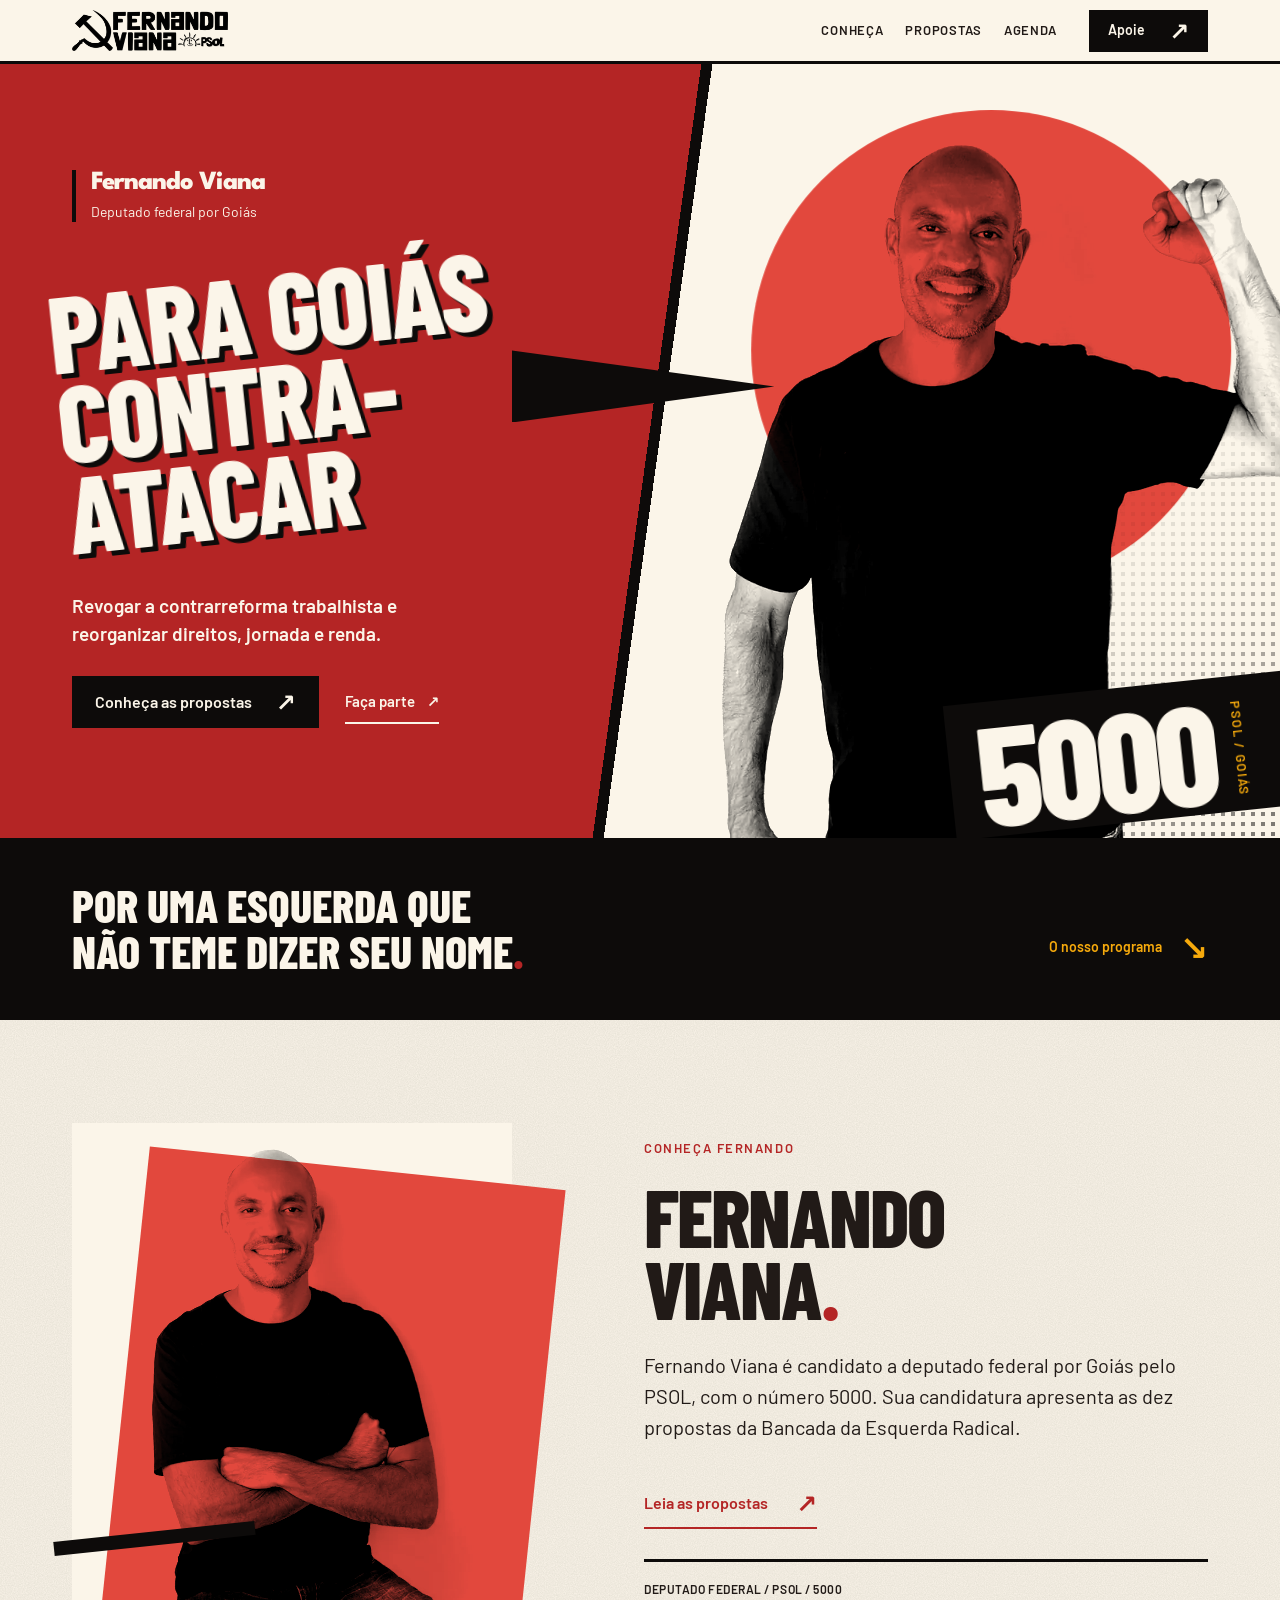
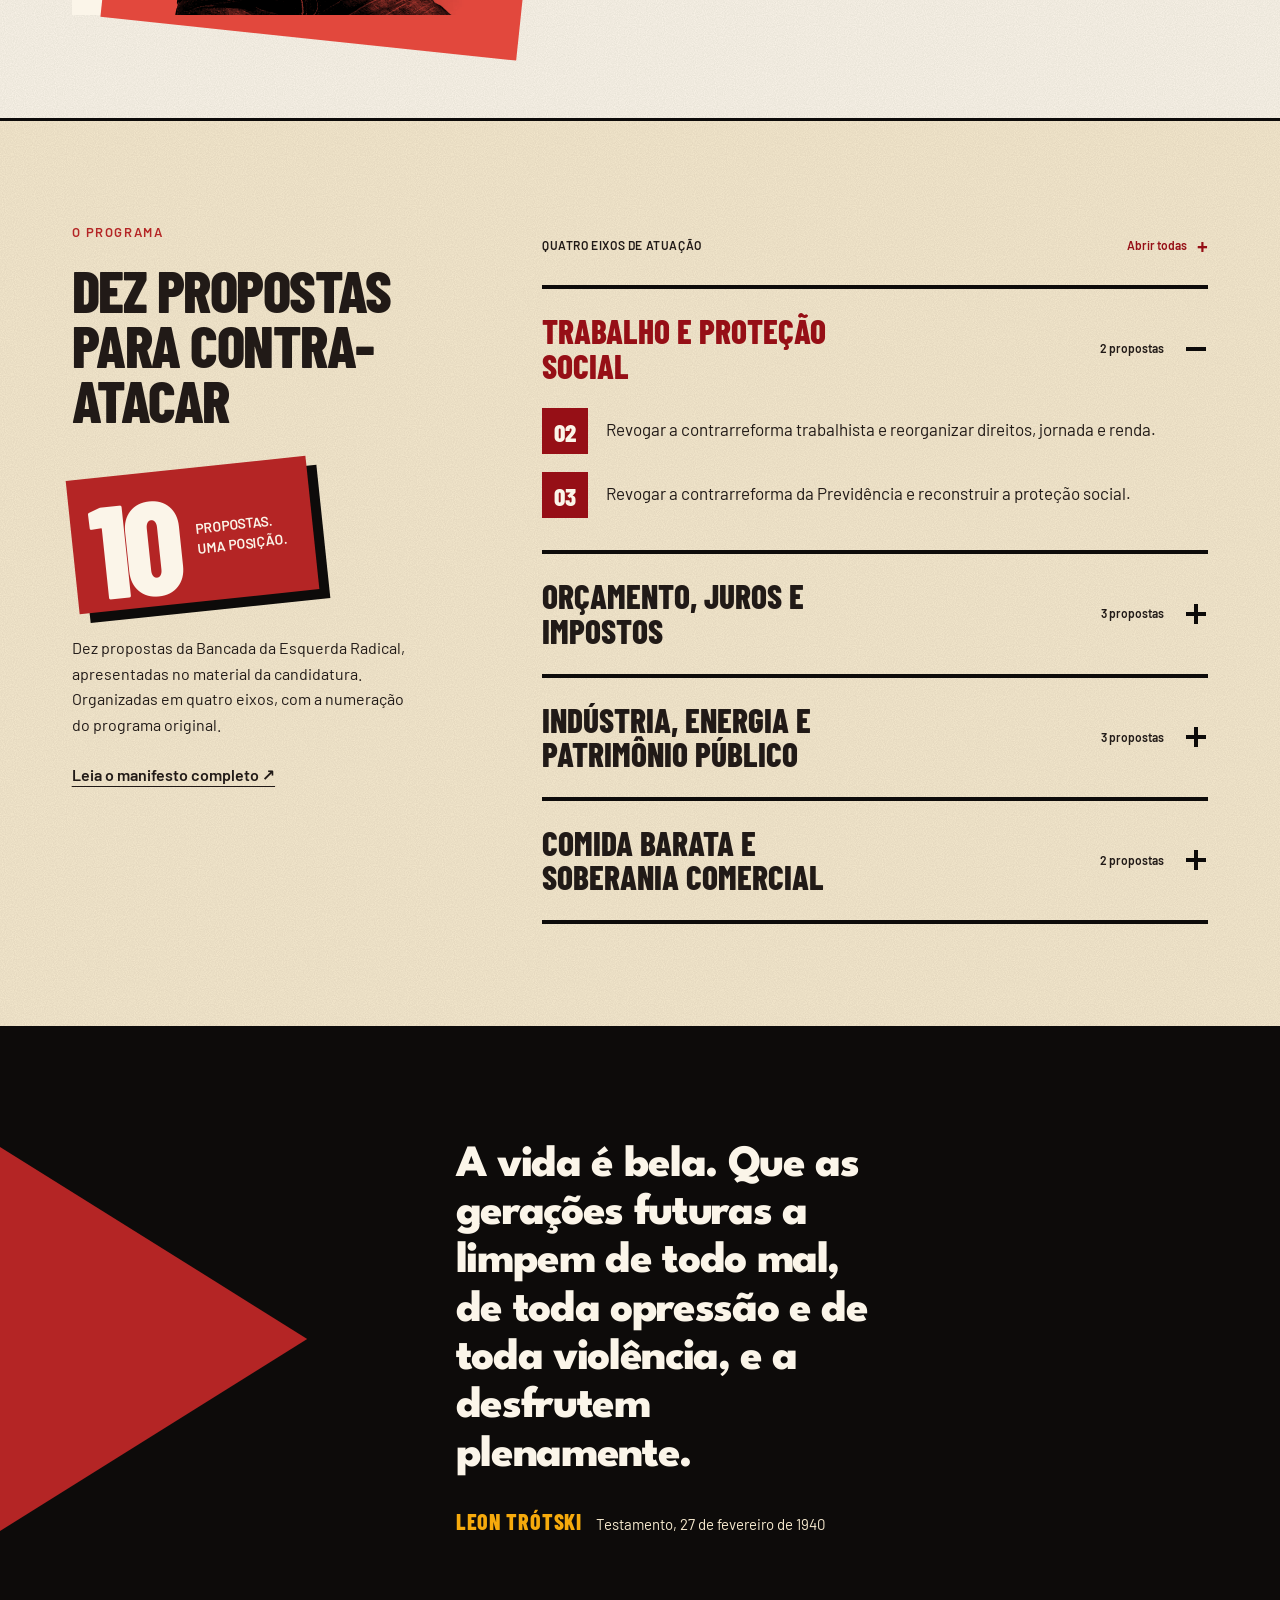
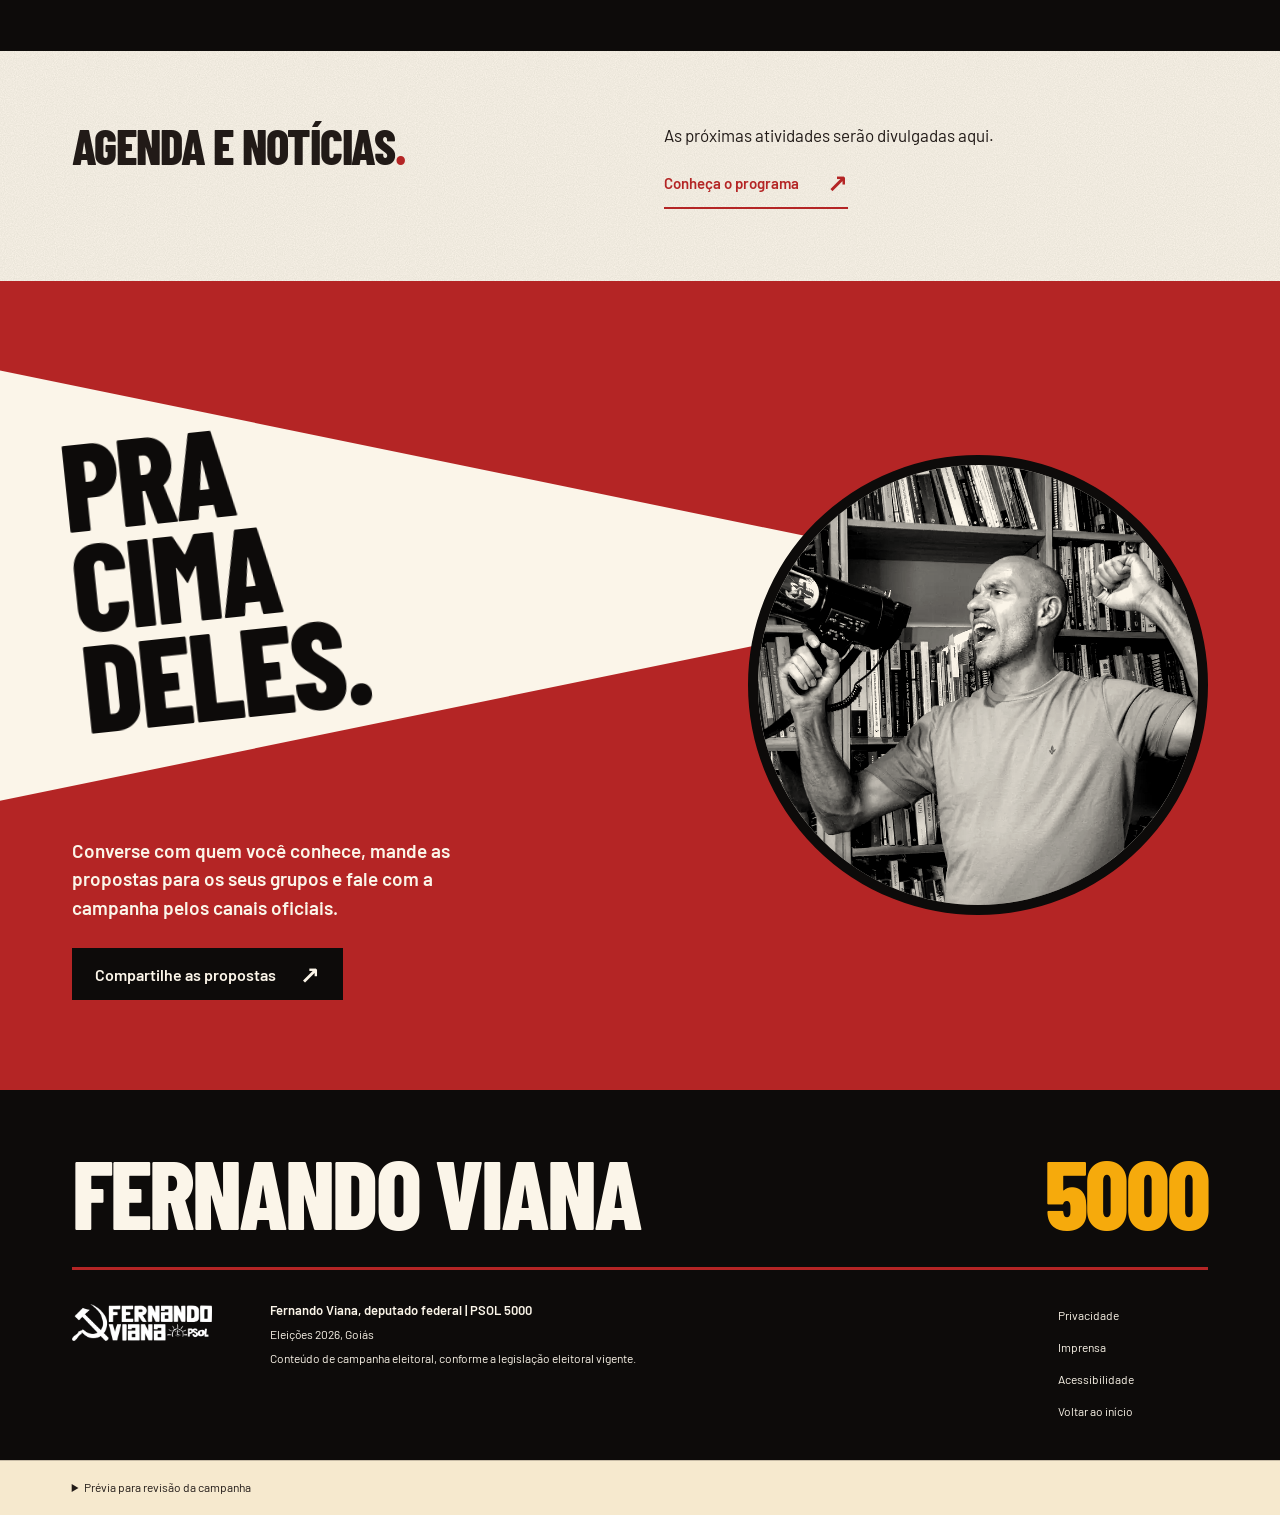
==== index.html @ d1d0db68 "Prévia do site de Fernando Viana 5000 para revisão da campanha Co-Authored-By: Claude Fable 5.1 <nor" ====
<!doctype html>
<html lang="pt-BR" class="sem-js">
<head>
<meta charset="utf-8">
<meta name="viewport" content="width=device-width, initial-scale=1">
<title>Fernando Viana 5000 | Deputado federal por Goiás</title>
<meta name="description" content="Fernando Viana, candidato a deputado federal pelo PSOL em Goiás, número 5000. Conheça as dez propostas da Bancada da Esquerda Radical.">

<meta property="og:type" content="website">
<meta property="og:locale" content="pt_BR">
<meta property="og:title" content="Fernando Viana 5000 | Deputado federal por Goiás">
<meta property="og:description" content="Fernando Viana, candidato a deputado federal pelo PSOL em Goiás, número 5000. Conheça as dez propostas da Bancada da Esquerda Radical.">

<meta property="og:image:width" content="1200">
<meta property="og:image:height" content="630">
<meta name="twitter:card" content="summary_large_image">
<meta name="theme-color" content="#960F16">
<meta name="robots" content="noindex, nofollow">
<link rel="icon" href="favicon-32.png" sizes="32x32">
<link rel="apple-touch-icon" href="apple-touch-icon.png">
<link rel="preload" href="assets/fontes/barlow-condensed-latin-800-normal.woff2" as="font" type="font/woff2" crossorigin>
<link rel="preload" href="assets/fontes/barlow-latin-400-normal.woff2" as="font" type="font/woff2" crossorigin>
<link rel="stylesheet" href="styles.css">
<script>document.documentElement.classList.replace('sem-js','com-js')</script>
<script src="app.js" defer></script>
</head>
<body>

<a class="pular" href="#conteudo">Pular para o conteúdo</a>
<header class="topo">
  <div class="topo__barra">
    <a class="topo__marca" href="#inicio" aria-label="Fernando Viana, início">
      <img src="assets/marca/assinatura-horizontal-preta.webp" alt="" width="300" height="79">
    </a>
    <nav class="topo__nav" id="menu" aria-label="Seções do site">
      <a href="#conheca">Conheça</a>
      <a href="#propostas">Propostas</a>
      <a href="#agenda">Agenda</a>
      <a class="topo__nav-apoie" href="#apoie">Apoie</a>
    </nav>
    <a class="botao botao--apoie" href="#apoie">Apoie <span aria-hidden="true">↗</span></a>
    <button class="topo__menu" type="button" aria-expanded="false" aria-controls="menu" hidden>
      <span class="topo__menu-icone" aria-hidden="true"></span><span class="topo__menu-texto">Menu</span>
    </button>
  </div>
</header>
<main id="conteudo">
<section class="hero" id="inicio" aria-labelledby="hero-titulo">
  <div class="hero__texto">
    <div class="hero__identidade">
      <p class="hero__nome">Fernando Viana</p>
      <p class="hero__cargo">Deputado federal por Goiás</p>
    </div>
    <h1 id="hero-titulo" class="hero__lema"><span class="sr-only">Fernando Viana. </span>Para Goiás contra-atacar</h1>
    <p class="hero__proposta">Revogar a contrarreforma trabalhista e reorganizar direitos, jornada e renda.</p>
    <div class="hero__acoes">
      <a class="botao botao--creme" href="#propostas">Conheça as propostas <span aria-hidden="true">↗</span></a>
      <a class="hero__apoie" href="#apoie">Faça parte <span aria-hidden="true">↗</span></a>
    </div>
  </div>
  <div class="hero__foto">
    <div class="hero__sol" aria-hidden="true"></div>
    <div class="hero__reticula" aria-hidden="true"></div>
    <picture class="hero__img"><source media="(max-width: 1023px)" type="image/webp" srcset="assets/img/hero-mobile-480.webp 480w, assets/img/hero-mobile-800.webp 800w, assets/img/hero-mobile-1200.webp 1200w" sizes="100vw"><source type="image/webp" srcset="assets/img/hero-480.webp 480w, assets/img/hero-800.webp 800w, assets/img/hero-1200.webp 1200w" sizes="(max-width: 1023px) 100vw, 50vw"><img src="assets/img/hero-800.jpg" alt="Fernando Viana sorri e ergue o punho fechado, de camiseta preta." width="800" height="1000" fetchpriority="high" decoding="async"></picture>
    <div class="hero__voto"><span class="hero__voto-numero">5000</span><span class="hero__voto-legenda">PSOL / Goiás</span></div>
  </div>
  <div class="hero__cunha" aria-hidden="true"></div>
</section>

<section class="manifesto-curto" aria-label="Posicionamento" data-anima>
  <p>Por uma esquerda que não teme dizer seu nome<span aria-hidden="true">.</span></p>
  <a class="manifesto-curto__link" href="#propostas">O nosso programa <span aria-hidden="true">↘</span></a>
</section>

<section class="conheca" id="conheca" aria-labelledby="conheca-titulo" data-anima>
  <figure class="conheca__foto">
    <div class="conheca__quadrado" aria-hidden="true"></div>
    <picture class=""><source type="image/webp" srcset="assets/img/conheca-480.webp 480w, assets/img/conheca-800.webp 800w, assets/img/conheca-1200.webp 1200w" sizes="(max-width: 767px) 100vw, 40vw"><img src="assets/img/conheca-800.jpg" alt="Fernando Viana sentado, de braços cruzados, sorrindo para a câmera." width="800" height="1000" loading="lazy" decoding="async"></picture>
    
  </figure>
  <div class="conheca__texto">
    <p class="rotulo">Conheça Fernando</p>
    <h2 id="conheca-titulo">Fernando Viana<span class="ponto" aria-hidden="true">.</span></h2>
    <p class="conheca__resumo">Fernando Viana é candidato a deputado federal por Goiás pelo PSOL, com o número 5000. Sua candidatura apresenta as dez propostas da Bancada da Esquerda Radical.</p>
    <p></p>
    
    <a class="link-seta" href="#propostas">Leia as propostas <span aria-hidden="true">↗</span></a>
    <p class="conheca__identificacao">Deputado federal / PSOL / 5000</p>
  </div>
</section>

<section class="propostas" id="propostas" aria-labelledby="propostas-titulo">
  <div class="propostas__layout">
    <div class="propostas__cabeca">
      <p class="rotulo">O programa</p>
      <h2 id="propostas-titulo">Dez propostas para contra-atacar</h2>
      <div class="propostas__dez" aria-hidden="true">10<span>propostas.<br>uma posição.</span></div>
      <p>Dez propostas da Bancada da Esquerda Radical, apresentadas no material da candidatura. Organizadas em quatro eixos, com a numeração do programa original.</p>
      <p class="propostas__fonte"><a href="https://bancadaesquerdaradical.com.br/" rel="noopener" target="_blank" aria-label="bancadaesquerdaradical.com.br (abre em nova aba)">Leia o manifesto completo ↗</a></p>
    </div>
    <div class="propostas__conteudo">
      <div class="propostas__controle"><span>Quatro eixos de atuação</span><button class="expandir" type="button" hidden>Abrir todas <span aria-hidden="true">+</span></button></div>
      <div class="propostas__eixos"><details class="eixo" id="eixo-1" open><summary><span class="eixo__nome">Trabalho e proteção social</span><span class="eixo__quantidade">2 propostas</span><span class="eixo__sinal" aria-hidden="true"></span></summary><ol class="eixo__lista" aria-label="Pontos do programa original"><li value="2"><span class="proposta__num" aria-hidden="true">02</span><p>Revogar a contrarreforma trabalhista e reorganizar direitos, jornada e renda.</p></li><li value="3"><span class="proposta__num" aria-hidden="true">03</span><p>Revogar a contrarreforma da Previdência e reconstruir a proteção social.</p></li></ol></details><details class="eixo" id="eixo-2"><summary><span class="eixo__nome">Orçamento, juros e impostos</span><span class="eixo__quantidade">3 propostas</span><span class="eixo__sinal" aria-hidden="true"></span></summary><ol class="eixo__lista" aria-label="Pontos do programa original"><li value="1"><span class="proposta__num" aria-hidden="true">01</span><p>Revogar o novo teto de gastos e instituir o regime de planejamento orçamentário por metas sociais, ambientais e de soberania.</p></li><li value="4"><span class="proposta__num" aria-hidden="true">04</span><p>Acabar com a autonomia do Banco Central, combater o endividamento ilegítimo das famílias e reorganizar juros, crédito, câmbio e capitais.</p></li><li value="5"><span class="proposta__num" aria-hidden="true">05</span><p>Reduzir a carga tributária paga pelos mais pobres e tributar a renda e a riqueza dos mais ricos nos padrões internacionais.</p></li></ol></details><details class="eixo" id="eixo-3"><summary><span class="eixo__nome">Indústria, energia e patrimônio público</span><span class="eixo__quantidade">3 propostas</span><span class="eixo__sinal" aria-hidden="true"></span></summary><ol class="eixo__lista" aria-label="Pontos do programa original"><li value="6"><span class="proposta__num" aria-hidden="true">06</span><p>Reverter a desindustrialização e construir o sistema nacional verde e soberano de inovação.</p></li><li value="7"><span class="proposta__num" aria-hidden="true">07</span><p>Reestatizar setores estratégicos, garantir soberania energética e criar a Terrabras.</p></li><li value="9"><span class="proposta__num" aria-hidden="true">09</span><p>Substituir o Programa Nacional de Desestatização e o processo de privatização nos estados e municípios por um programa nacional de reestatização coordenado pelo governo federal.</p></li></ol></details><details class="eixo" id="eixo-4"><summary><span class="eixo__nome">Comida barata e soberania comercial</span><span class="eixo__quantidade">2 propostas</span><span class="eixo__sinal" aria-hidden="true"></span></summary><ol class="eixo__lista" aria-label="Pontos do programa original"><li value="8"><span class="proposta__num" aria-hidden="true">08</span><p>Garantir comida barata com reforma agrária, Conab forte e regulação de preços.</p></li><li value="10"><span class="proposta__num" aria-hidden="true">10</span><p>Rejeitar o acordo Mercosul–União Europeia e reconstruir a soberania comercial.</p></li></ol></details></div>
    </div>
  </div>
</section>

<section class="citacao" aria-label="Citação" data-anima><div class="citacao__cunha" aria-hidden="true"></div><figure><blockquote><p>A vida é bela. Que as gerações futuras a limpem de todo mal, de toda opressão e de toda violência, e a desfrutem plenamente.</p></blockquote><figcaption><span class="citacao__autor">Leon Trótski</span> Testamento, 27 de fevereiro de 1940</figcaption></figure></section>
<section class="agenda" id="agenda" aria-labelledby="agenda-titulo">
  <div class="agenda__cabeca"><h2 id="agenda-titulo">Agenda e notícias<span class="ponto" aria-hidden="true">.</span></h2></div>
  <div class="agenda__lista"><div class="agenda__espera"><p>As próximas atividades serão divulgadas aqui.</p><a class="link-seta" href="#propostas">Conheça o programa <span aria-hidden="true">↗</span></a></div></div>
</section>

<section class="apoie" id="apoie" aria-labelledby="apoie-titulo" data-anima>
  <div class="apoie__grito">
    <div class="apoie__cone" aria-hidden="true"></div>
    <h2 id="apoie-titulo">Pra cima deles.</h2>
  </div>
  <div class="apoie__ondas" aria-hidden="true"><span></span><span></span><span></span></div>
  <div class="apoie__disco">
    <picture class="apoie__foto"><source type="image/webp" srcset="assets/img/apoie-480.webp 480w, assets/img/apoie-800.webp 800w, assets/img/apoie-1040.webp 1040w" sizes="(max-width: 767px) 80vw, 40vw"><img src="assets/img/apoie-800.jpg" alt="Fernando Viana grita num megafone e ergue o punho, diante de uma estante cheia de livros." width="800" height="1000" loading="lazy" decoding="async"></picture>
  </div>
  <div class="apoie__painel">
    <div class="apoie__texto">
      <p>Converse com quem você conhece, mande as propostas para os seus grupos e fale com a campanha pelos canais oficiais.</p>
      <div class="apoie__acoes">
        <a class="botao botao--escuro" href="https://wa.me/?text=Fernando%20Viana%205000%2C%20deputado%20federal%20pelo%20PSOL%20em%20Goi%C3%A1s.%20Conhe%C3%A7a%20as%20dez%20propostas%3A%20https%3A//bancadaesquerdaradical.com.br/" rel="noopener" target="_blank">Compartilhe as propostas <span aria-hidden="true">↗</span></a>
      </div>
      
    </div>
  </div>
</section>
</main>
<footer class="rodape">
  <div class="rodape__assinatura" aria-hidden="true"><span>FERNANDO VIANA</span><span>5000</span></div>
  <div class="rodape__grade">
    <img class="rodape__marca" src="assets/marca/assinatura-horizontal-branca.webp" alt="" width="400" height="106" loading="lazy">
    <div class="rodape__legal">
      <p class="rodape__id">Fernando Viana, deputado federal | PSOL 5000</p>
      <p>Eleições 2026, Goiás</p>
      
      
      <p>Conteúdo de campanha eleitoral, conforme a legislação eleitoral vigente.</p>
      
    </div>
    <nav class="rodape__links" aria-label="Informações do site">
      <a href="privacidade.html">Privacidade</a>
      <a href="imprensa.html">Imprensa</a>
      <a href="acessibilidade.html">Acessibilidade</a>
      <a href="#inicio">Voltar ao início</a>
    </nav>
  </div>
</footer>
<aside class="revisao" aria-label="Status desta versão"><details><summary>Prévia para revisão da campanha</summary><p>Esta versão ainda não está pronta para publicação. Informações a confirmar:</p><ul><li>conheca.bio: biografia curta, até 900 caracteres, com fatos checáveis</li><li>agenda.itens: 1 a 3 itens reais com data, título e link (agenda, notícia ou entrevista)</li><li>contato: e-mail, WhatsApp ou Instagram oficiais</li><li>candidato.federacao_ou_coligacao: federação ou coligação (deixe vazio se não houver)</li><li>candidato.nome_civil: nome civil completo</li><li>legal.cnpj: CNPJ de campanha</li><li>legal.responsavel_site: quem desenvolveu e mantém o site</li><li>legal.hospedagem: provedor de hospedagem (conferir regra de hospedagem no país)</li><li>site.url: domínio final (necessário para canonical e prévia no WhatsApp)</li></ul></details></aside>
</body>
</html>
---- styles.css ----
/* Fernando Viana. Cartaz político digital: tipografia, fotografia e vermelho. */
@font-face{font-family:"League Spartan";src:url(assets/fontes/league-spartan-latin-800-normal.woff2) format("woff2");font-weight:800;font-display:swap}
@font-face{font-family:Barlow;src:url(assets/fontes/barlow-latin-400-normal.woff2) format("woff2");font-weight:400;font-display:swap}
@font-face{font-family:Barlow;src:url(assets/fontes/barlow-latin-600-normal.woff2) format("woff2");font-weight:600;font-display:swap}
@font-face{font-family:"Barlow Condensed";src:url(assets/fontes/barlow-condensed-latin-800-normal.woff2) format("woff2");font-weight:800;font-display:swap}
:root{
  --vinho:#960f16;--vermelho:#b42525;--amarelo:#f6aa0c;--creme:#f6e9ce;
  --tinta:#211a17;--papel:#fbf5e9;--linha:rgb(33 26 23 / .22);
  --fonte-display:"Barlow Condensed","Arial Narrow",sans-serif;
  --fonte-titulo:"League Spartan","Arial Black",sans-serif;
  --fonte-texto:Barlow,system-ui,sans-serif;
  --topo-h:64px;--margem:clamp(20px,5.6vw,88px);--largura:1280px;
  --miolo:max(var(--margem),calc((100% - var(--largura))/2));
  --secao:clamp(64px,8vw,116px);--foco:var(--vinho);
}
*,*::before,*::after{box-sizing:border-box}
html{-webkit-text-size-adjust:100%;scroll-padding-top:calc(var(--topo-h) + 24px);color-scheme:light}
body{margin:0;background:var(--papel);color:var(--tinta);font:400 18px/1.6 var(--fonte-texto)}
::selection{background:var(--amarelo);color:var(--tinta)}
img{display:block;max-width:100%;height:auto}
picture{display:block}
button,a{-webkit-tap-highlight-color:transparent;touch-action:manipulation}
button{font:inherit;cursor:pointer}
button[hidden],[hidden]{display:none!important}
a{color:inherit;text-underline-offset:5px;text-decoration-thickness:1px}
a:hover{text-decoration-thickness:2px}
h1,h2,h3,p,figure{margin:0}
h1,h2,h3{font-weight:800;text-wrap:balance}
h1,h2{font-family:var(--fonte-display);text-transform:uppercase;line-height:.93;letter-spacing:-.025em}
h2{font-size:clamp(48px,5.7vw,80px)}
h3{font:800 25px/1.15 var(--fonte-titulo);letter-spacing:-.035em}
p+p{margin-top:20px}
:focus-visible{outline:3px solid var(--foco);outline-offset:5px}
.sr-only{position:absolute;width:1px;height:1px;padding:0;margin:-1px;overflow:hidden;clip:rect(0,0,0,0);white-space:nowrap;border:0}
.pular{position:fixed;left:16px;top:-120px;z-index:100;background:var(--tinta);color:var(--papel);padding:12px 18px}
.pular:focus{top:8px}
.rotulo{font:600 13px/1.4 var(--fonte-texto);letter-spacing:.12em;text-transform:uppercase;margin-bottom:22px}
.ponto{color:var(--vermelho)}
.botao{display:inline-flex;align-items:center;justify-content:space-between;gap:24px;min-height:52px;padding:14px 22px;border:1px solid transparent;border-radius:0;font:600 16px/1.2 var(--fonte-texto);text-decoration:none;transition:background-color .18s,color .18s,transform .18s}
.botao span{font-size:24px;line-height:.8;transition:transform .18s}
.botao:hover span{transform:translate(2px,-2px)}
.botao:active{transform:translateY(1px)}
.botao--creme{background:var(--papel);color:var(--tinta)}
.botao--creme:hover{background:var(--amarelo)}
.botao--escuro,.botao--apoie{background:var(--tinta);color:var(--papel)}
.botao--escuro:hover,.botao--apoie:hover{background:var(--vinho)}
.link-seta{display:inline-flex;align-items:center;gap:28px;min-height:44px;font-weight:600;text-decoration:none;border-bottom:1px solid currentColor;padding:4px 0}
.link-seta span{font-size:25px;transition:transform .18s}
.link-seta:hover span{transform:translate(2px,-2px)}
/* Marca pequena, identificação forte na abertura. */
.topo{position:sticky;top:0;z-index:50;background:var(--papel);border-bottom:1px solid var(--linha)}
.topo__barra{height:calc(var(--topo-h) - 1px);padding-inline:var(--miolo);display:flex;align-items:center;gap:32px}
.topo__marca{margin-right:auto;flex-shrink:0;display:flex;align-items:center;min-height:44px}
.topo__marca img{width:156px;height:auto}
.topo__nav{display:flex;gap:22px;align-items:center}
.topo__nav a{font:600 13px/1 var(--fonte-texto);letter-spacing:.055em;text-transform:uppercase;text-decoration:none;display:flex;align-items:center;min-height:44px}
.topo__nav a:hover{color:var(--vinho);text-decoration:underline;text-underline-offset:7px}
.topo__nav-apoie{display:none!important}
.botao--apoie{min-height:42px;padding:9px 18px;gap:24px;font-size:14px}
.topo__menu{display:none;align-items:center;justify-content:center;gap:8px;min-width:44px;min-height:44px;padding:0 4px;border:0;background:transparent;color:var(--tinta);font-size:13px;font-weight:600}
.topo__menu-icone{position:relative;display:block;width:19px;height:2px;background:currentColor}
.topo__menu-icone::before,.topo__menu-icone::after{content:"";position:absolute;left:0;width:19px;height:2px;background:currentColor;transition:transform .18s}
.topo__menu-icone::before{top:-6px}.topo__menu-icone::after{top:6px}
.topo__menu[aria-expanded=true] .topo__menu-icone{background:transparent}
.topo__menu[aria-expanded=true] .topo__menu-icone::before{transform:translateY(6px) rotate(45deg)}
.topo__menu[aria-expanded=true] .topo__menu-icone::after{transform:translateY(-6px) rotate(-45deg)}
/* ===== Linguagem construtivista: papel, vermelho, preto; diagonal única de -6deg; fotomontagem. ===== */
:root{--preto:#0d0b0a;--carmim:#e2483d;--ang:-6deg;
  /* grão de papel de lambe-lambe: ruído SVG de 0,4 KB, sem bitmap */
  --grao:url("data:image/svg+xml,%3Csvg xmlns='http://www.w3.org/2000/svg' width='220' height='220'%3E%3Cfilter id='n'%3E%3CfeTurbulence type='fractalNoise' baseFrequency='.9' numOctaves='2' stitchTiles='stitch'/%3E%3CfeColorMatrix values='0 0 0 0 0 0 0 0 0 0 0 0 0 0 0 0 0 0 .09 0'/%3E%3C/filter%3E%3Crect width='100%25' height='100%25' filter='url(%23n)'/%3E%3C/svg%3E")}
body{background-image:var(--grao)}
.topo{border-bottom:3px solid var(--preto)}
.topo__barra{height:calc(var(--topo-h) - 3px)}
.botao--escuro,.botao--apoie{background:var(--preto)}
.botao--apoie:hover{background:var(--vermelho)}

/* Abertura: sol vermelho atrás da cabeça, retrato multiplicado no papel, cunha preta, tarja do número. */
.hero{--foco:var(--amarelo);position:relative;isolation:isolate;overflow:hidden;display:grid;grid-template-columns:1.08fr 1fr;min-height:min(86svh,820px);
  background:linear-gradient(98deg,var(--vermelho) 0 50.5%,var(--preto) 50.5% 51.3%,var(--papel) 51.3%);color:var(--papel)}
.hero__texto{position:relative;z-index:3;padding:56px 40px 60px max(var(--margem),calc((100vw - var(--largura))/2));display:flex;flex-direction:column;align-items:flex-start;justify-content:center}
.hero__identidade{border-left:4px solid var(--preto);padding-left:15px;margin-bottom:64px}
.hero__nome{font:800 clamp(22px,2.05vw,30px)/1 var(--fonte-titulo);letter-spacing:-.035em}
.hero__cargo{margin-top:6px;font-size:14px;line-height:1.35}
.hero__lema{font-size:clamp(76px,8.4vw,128px);line-height:.84;letter-spacing:-.02em;text-wrap:initial;transform:rotate(var(--ang));transform-origin:0 100%;text-shadow:5px 5px 0 var(--preto)}
.hero__proposta{max-width:34ch;margin-top:36px;font-size:19px;line-height:1.45;font-weight:600}
.hero__acoes{display:flex;flex-wrap:wrap;align-items:center;gap:16px 26px;margin-top:28px}
.hero .botao--creme{background:var(--preto);color:var(--papel)}
.hero .botao--creme:hover{background:var(--amarelo);color:var(--preto)}
.hero__apoie{font-size:15px;font-weight:600;min-height:44px;display:flex;align-items:center;gap:12px;text-decoration:none;border-bottom:2px solid var(--papel)}
.hero__foto{position:relative;min-width:0;display:flex;align-items:flex-end;justify-content:center;color:var(--tinta)}
.hero__sol{position:absolute;z-index:0;top:6%;left:50%;width:min(78%,560px);aspect-ratio:1;border-radius:50%;background:var(--carmim);translate:-46% 0}
.hero__reticula{position:absolute;z-index:0;right:0;bottom:0;width:62%;height:58%;background-image:radial-gradient(var(--preto) 30%,transparent 32%);background-size:10px 10px;
  -webkit-mask-image:linear-gradient(315deg,#000 0,transparent 62%);mask-image:linear-gradient(315deg,#000 0,transparent 62%);opacity:.55}
.hero__img{position:absolute;inset:0;z-index:1;mix-blend-mode:multiply}
.hero__img img{width:100%;height:100%;object-fit:cover;object-position:50% 6%;filter:grayscale(1) contrast(1.5) brightness(1.22)}
.hero__cunha{position:absolute;z-index:2;top:37%;left:40%;width:20.5%;height:72px;background:var(--preto);clip-path:polygon(0 0,100% 50%,0 100%);pointer-events:none}
.hero__voto{position:relative;z-index:3;margin:0 -4% 34px 0;padding:14px 8% 8px 28px;display:flex;align-items:flex-end;gap:16px;align-self:flex-end;margin-left:auto;background:var(--preto);color:var(--papel);transform:rotate(var(--ang));transform-origin:100% 100%}
.hero__voto-numero{font:800 clamp(104px,11vw,172px)/.8 var(--fonte-display);letter-spacing:-.03em}
.hero__voto-legenda{font:600 13px/1.4 var(--fonte-texto);writing-mode:vertical-rl;white-space:nowrap;text-transform:uppercase;letter-spacing:.12em;color:var(--amarelo);padding-bottom:6px}
@media(prefers-reduced-motion:no-preference){
  .hero__sol{animation:nasce .9s cubic-bezier(.2,.8,.2,1) both}
  .hero__cunha{animation:fura .7s cubic-bezier(.2,.8,.2,1) .35s both}
  .hero__voto{animation:tarja .6s cubic-bezier(.2,.8,.2,1) .55s both}
  @keyframes nasce{from{scale:.2;opacity:0}}
  @keyframes fura{from{translate:-120% 0}}
  @keyframes tarja{from{translate:110% 0}}
}

/* Palavra de ordem: tarja preta. */
.manifesto-curto{display:grid;grid-template-columns:1fr auto;gap:48px;align-items:end;background:var(--preto);color:var(--papel);padding:44px var(--miolo) 46px;--foco:var(--amarelo)}
.manifesto-curto>p{font:800 clamp(30px,3.6vw,54px)/1 var(--fonte-display);text-transform:uppercase;max-width:26ch;text-wrap:balance}
.manifesto-curto>p>span{color:var(--vermelho)}
.manifesto-curto__link{display:flex;gap:18px;align-items:center;font-size:14px;font-weight:600;text-decoration:none;min-height:44px;white-space:nowrap;color:var(--amarelo)}
.manifesto-curto__link span{font-size:34px}

/* Conheça: retrato colado sobre quadrado vermelho girado. */
.conheca{display:grid;grid-template-columns:5fr 6fr;gap:clamp(48px,8vw,128px);align-items:center;padding:var(--secao) var(--miolo);overflow:hidden}
.conheca__foto{position:relative;max-width:440px;isolation:isolate;background:var(--papel)}
.conheca__quadrado{position:absolute;z-index:-1;inset:9% -7% -5% 12%;background:var(--carmim);transform:rotate(calc(var(--ang) * -1))}
.conheca__foto::after{content:"";position:absolute;left:-18px;bottom:12%;width:46%;height:14px;background:var(--preto);transform:rotate(var(--ang))}
.conheca__foto picture{mix-blend-mode:multiply}
.conheca__foto img{width:100%;aspect-ratio:1/1.12;object-fit:cover;object-position:50% 15%;filter:grayscale(1) contrast(1.45) brightness(1.2)}
.conheca__foto figcaption{font-size:13px;margin-top:8px}
.conheca__texto{max-width:57ch;min-width:0}
.conheca__texto .rotulo{color:var(--vermelho)}
.conheca__texto h2{font-size:clamp(62px,6.4vw,92px);max-width:8ch;line-height:.88;margin-bottom:26px}
.conheca__resumo{font-size:20px;line-height:1.55;margin-bottom:18px}
.conheca__texto>p:empty{display:none}
.conheca__texto .link-seta{margin-top:18px;font-size:16px;color:var(--vermelho);border-bottom-width:2px}
.conheca__identificacao{font-size:12px;font-weight:600;letter-spacing:.045em;text-transform:uppercase;margin-top:30px;padding-top:18px;border-top:3px solid var(--preto)}
.trajetoria{margin:22px 0}
.trajetoria summary{font-weight:600;cursor:pointer;min-height:44px}
.trajetoria ol{list-style:none;padding:0}
.trajetoria li{border-top:1px solid var(--linha);padding:12px 0}
.marco__ano{font-weight:600;color:var(--vermelho);margin-right:12px}

/* Programa: índice de manifesto. Os números são os do documento original. */
.propostas{position:relative;background:var(--creme) var(--grao);padding:var(--secao) var(--miolo);border-top:3px solid var(--preto);overflow:hidden}
.propostas__layout{display:grid;grid-template-columns:4fr 7fr;gap:clamp(40px,7vw,112px);align-items:start}
.propostas__cabeca{min-width:0}
.propostas__cabeca h2{font-size:clamp(46px,4.6vw,68px);max-width:12ch}
.propostas__cabeca .rotulo{color:var(--vermelho)}
.propostas__cabeca>p:not(.rotulo){max-width:37ch;font-size:16px;line-height:1.6}
.propostas__dez{display:inline-flex;align-items:center;gap:20px;font:800 132px/.8 var(--fonte-display);color:var(--papel);background:var(--vermelho);padding:18px 26px 10px 18px;margin:40px 0 34px;letter-spacing:-.05em;transform:rotate(var(--ang));box-shadow:10px 10px 0 var(--preto)}
.propostas__dez span{font:600 14px/1.4 var(--fonte-texto);letter-spacing:0;text-transform:uppercase}
.propostas__fonte{margin-top:24px!important;font-weight:600}
.propostas__controle{display:flex;align-items:center;justify-content:space-between;gap:18px;margin-bottom:18px;font-size:12px;text-transform:uppercase;letter-spacing:.05em;font-weight:600}
.expandir{min-height:44px;display:flex;align-items:center;gap:10px;font:600 12px/1.2 var(--fonte-texto);background:none;border:0;color:var(--vinho);padding:8px 0}
.expandir span{font-size:22px;line-height:1}
.eixo{border-top:4px solid var(--preto)}
.eixo:last-child{border-bottom:4px solid var(--preto)}
.eixo summary{display:grid;grid-template-columns:minmax(0,1fr) auto 24px;align-items:center;gap:20px;list-style:none;cursor:pointer;padding:25px 0;min-height:102px}
.eixo summary::-webkit-details-marker{display:none}
.eixo__nome{font:800 clamp(26px,2.6vw,38px)/1.04 var(--fonte-display);text-transform:uppercase;max-width:21ch;transition:color .18s}
.eixo summary:hover .eixo__nome,.eixo[open] .eixo__nome{color:var(--vinho)}
.eixo__quantidade{font-size:12px;white-space:nowrap;font-weight:600}
.eixo__sinal{position:relative;width:24px;height:24px}
.eixo__sinal::before,.eixo__sinal::after{content:"";position:absolute;inset:10px 2px;height:4px;background:var(--preto)}
.eixo__sinal::after{transform:rotate(90deg);transition:transform .18s}
.eixo[open] .eixo__sinal::after{transform:rotate(0)}
.eixo__lista{list-style:none;padding:0 44px 32px 0;margin:0;display:grid;gap:18px}
.eixo__lista li{display:grid;grid-template-columns:46px 1fr;gap:18px;align-items:start;font-size:17px;line-height:1.5}
.proposta__num{display:grid;place-items:center;width:46px;height:46px;background:var(--vinho);color:var(--papel);font:800 25px/1 var(--fonte-display);padding-top:2px}
.eixo__lista p{padding-top:9px}

/* Citação: campo preto, cunha vermelha. */
.citacao{position:relative;overflow:hidden;background:var(--preto);color:var(--papel);padding:clamp(72px,9vw,128px) var(--miolo)}
.citacao__cunha{position:absolute;left:0;top:50%;width:min(24vw,340px);height:min(30vw,420px);translate:0 -50%;background:var(--vermelho);clip-path:polygon(0 0,100% 50%,0 100%)}
.citacao figure{position:relative;margin-left:min(30vw,420px);max-width:24em}
.citacao blockquote{margin:0}
.citacao blockquote p{font:800 clamp(30px,3.5vw,52px)/1.08 var(--fonte-titulo);letter-spacing:-.03em;text-wrap:balance}
.citacao figcaption{margin-top:30px;font-size:15px;color:var(--creme);display:flex;flex-wrap:wrap;gap:4px 14px;align-items:baseline}
.citacao__autor{font:800 22px/1 var(--fonte-display);text-transform:uppercase;letter-spacing:.04em;color:var(--amarelo)}

/* Agenda. */
.agenda{display:grid;grid-template-columns:1fr 1fr;align-items:start;gap:48px;padding:72px var(--miolo)}
.agenda h2{font-size:clamp(36px,3.8vw,54px)}
.agenda__lista{display:grid;gap:24px}
.agenda__espera p{font-size:17px;line-height:1.5;margin-bottom:10px}
.agenda__espera .link-seta{font-size:15px;color:var(--vermelho);border-bottom-width:2px}
.nota+.nota{border-top:3px solid var(--preto);padding-top:24px}
.nota img{aspect-ratio:16/9;object-fit:cover;margin-bottom:16px;filter:grayscale(1) contrast(1.2)}
.nota__meta{font-size:13px;margin-bottom:10px;font-weight:600}
.nota h3{font-size:24px}
.nota h3 a{text-decoration:none}
.nota h3 a:hover{text-decoration:underline}

/* Apoie: o grito do megafone vira cone (homenagem ao cartaz de Ródtchenko, 1924). Ele grita para a esquerda. */
.apoie{--foco:var(--amarelo);position:relative;overflow:hidden;background:var(--vermelho);color:var(--papel);display:grid;grid-template-columns:7fr 5fr;grid-template-areas:"grito disco" "painel disco";column-gap:0;padding:clamp(56px,7vw,96px) var(--miolo);align-items:center}
.apoie__grito{grid-area:grito;position:relative;isolation:isolate;padding:clamp(44px,5vw,72px) 0;margin-left:calc(var(--miolo) * -1);padding-left:var(--miolo)}
.apoie__cone{position:absolute;z-index:-1;inset:0 -14% 0 0;background:var(--papel);clip-path:polygon(0 0,100% 40%,100% 60%,0 100%)}
.apoie h2{font-size:clamp(84px,9.6vw,148px);max-width:6ch;line-height:.82;color:var(--preto);transform:rotate(var(--ang));transform-origin:0 50%}
.apoie__disco{grid-area:disco;position:relative;z-index:1;justify-self:end;width:min(100%,460px);aspect-ratio:1;border-radius:50%;overflow:hidden;background:var(--papel);border:10px solid var(--preto)}
.apoie__foto{width:100%;height:100%;mix-blend-mode:multiply}
.apoie__foto img{width:100%;height:100%;object-fit:cover;object-position:34% 22%;filter:grayscale(1) contrast(1.35) brightness(1.08)}
.apoie__painel{grid-area:painel;min-width:0;padding-top:36px}
.apoie__texto>p{max-width:38ch;font-size:19px;line-height:1.5;font-weight:600}
.apoie__acoes{margin-top:26px}
.apoie .botao--escuro:hover{background:var(--amarelo);color:var(--preto)}
.apoie h3{margin-top:28px;font-size:20px}
.apoie__canais{padding:0;list-style:none;margin:12px 0 0;overflow-wrap:anywhere}
.apoie__canais a{display:inline-block;min-height:44px;font-size:16px;font-weight:600}

/* Rodapé preto com assinatura. */
.rodape{background:var(--preto);color:var(--papel);padding:56px var(--miolo) 32px;--foco:var(--amarelo)}
.rodape__assinatura{display:flex;justify-content:space-between;align-items:baseline;gap:24px;border-bottom:3px solid var(--vermelho);padding-bottom:30px;margin-bottom:30px;font:800 clamp(44px,7.5vw,112px)/.95 var(--fonte-display);letter-spacing:-.03em;text-transform:uppercase}
.rodape__assinatura>span:last-child{color:var(--amarelo)}
.rodape__grade{display:grid;grid-template-columns:150px minmax(0,1fr) 150px;gap:48px;font-size:12px;line-height:1.65}
.rodape__marca{width:140px;height:auto;margin-top:4px}
.rodape__legal p+p{margin-top:4px}
.rodape__id{font-size:13px;font-weight:600}
.rodape__redes{display:flex;flex-wrap:wrap;gap:16px;overflow-wrap:anywhere}
.rodape__links{display:flex;flex-direction:column;align-items:flex-start}
.rodape__links a{display:flex;align-items:center;min-height:32px;text-decoration:none}
.rodape__links a:hover{text-decoration:underline}
.revisao{font:400 12px/1.6 var(--fonte-texto);padding:12px var(--miolo);background:var(--creme);border-top:1px solid var(--linha)}
.revisao summary{cursor:pointer;min-height:30px;display:list-item;align-content:center}
.revisao details>p{margin-top:16px;font-weight:600}
.revisao ul{padding-left:18px;overflow-wrap:anywhere;max-width:85ch}
.pagina{max-width:820px;padding:var(--secao) var(--margem);margin:0 auto;min-height:60svh}
.pagina h1{font-size:clamp(48px,6vw,80px);margin-bottom:36px;overflow-wrap:anywhere}
.pagina p{margin-bottom:20px}
.pagina li{margin-bottom:12px}
.pagina>p:last-child{margin-top:36px}

@media(min-width:1024px){.hero__lema{max-width:5.4em}}
@media(max-width:1100px){
  .hero__lema{font-size:clamp(72px,8.6vw,100px)}
  .topo__barra{gap:20px}.topo__nav{gap:16px}
  .propostas__layout{grid-template-columns:4fr 6fr;gap:40px}
  .eixo summary{grid-template-columns:minmax(0,1fr) 24px;gap:14px}
  .eixo__quantidade{display:none}
}
@media(max-width:1023px){
  .hero{grid-template-columns:1fr;min-height:0;background:var(--papel)}
  .hero__foto{order:-1;aspect-ratio:4/3;max-height:600px;overflow:hidden}
  .hero__sol{top:8%;width:min(62%,460px);translate:-50% 0}
  .hero__img img{object-position:50% 12%}
  .hero__cunha{top:auto;bottom:0;left:0;width:34%;height:44px;z-index:4;translate:0 50%}
  .hero__voto{margin:0 -2% 22px auto}
  .hero__voto-numero{font-size:clamp(96px,17vw,160px)}
  .hero__texto{background:var(--vermelho);padding:56px var(--miolo) 52px}
  .hero__identidade{margin-bottom:56px}
  .hero__lema{font-size:clamp(84px,12.5vw,124px)}
  .hero__proposta{max-width:46ch}
  .conheca{gap:48px}
  .propostas__layout{grid-template-columns:1fr;gap:38px}
  .eixo summary{grid-template-columns:minmax(0,1fr) auto 24px}
  .eixo__quantidade{display:block}
  .citacao figure{margin-left:min(22vw,200px)}
  .apoie{grid-template-columns:1fr 38%}
  .rodape__grade{grid-template-columns:minmax(0,1fr) 150px;gap:24px}
  .rodape__marca{display:none}
}
@media(max-width:767px){
  :root{--topo-h:52px;--margem:22px;--secao:64px}
  body{font-size:17px}
  .topo__barra{gap:12px}
  .topo__marca img{width:114px}
  .botao--apoie{min-height:36px;font-size:13px;gap:10px;padding:7px 12px}
  .botao--apoie span{font-size:20px}
  .topo__menu{display:none;font-size:0}
  .com-js .topo__menu{display:flex}
  .com-js .topo__nav{position:fixed;top:var(--topo-h);right:0;bottom:0;z-index:2;width:min(86vw,350px);padding:30px 28px;background:var(--preto);color:var(--papel);flex-direction:column;align-items:stretch;gap:0;visibility:hidden;transform:translateX(100%);transition:transform .22s ease,visibility 0s .22s;--foco:var(--amarelo);overscroll-behavior:contain;overflow-y:auto}
  .com-js .topo__nav.aberto{visibility:visible;transform:translateX(0);transition:transform .22s ease}
  .com-js .topo__nav a{color:var(--papel);font:800 46px/1 var(--fonte-display);padding:18px 0;border-bottom:1px solid rgb(251 245 233 / .3)}
  .com-js .topo__nav a:hover{color:var(--amarelo)}
  .com-js .topo__nav-apoie{display:flex!important}
  .sem-js .topo__barra{height:auto;min-height:var(--topo-h);flex-wrap:wrap;padding-block:4px}
  .sem-js .topo__nav{order:3;width:100%;justify-content:space-between;gap:8px}
  .sem-js .topo__nav a{font-size:11px}
  .veu{position:fixed;inset:var(--topo-h) 0 0;background:rgb(13 11 10 / .6);z-index:1}
  .hero__sol{width:74%;top:7%}
  .hero__img img{object-position:50% 0}
  .hero__voto{padding:10px 8% 5px 18px;margin-bottom:14px;gap:10px}
  .hero__voto-numero{font-size:clamp(84px,24vw,128px)}
  .hero__voto-legenda{font-size:10px}
  .hero__texto{padding:48px var(--margem) 44px}
  .hero__identidade{margin-bottom:44px}
  .hero__nome{font-size:27px}
  .hero__cargo{font-size:13px}
  .hero__lema{font-size:clamp(68px,18vw,108px);text-shadow:4px 4px 0 var(--preto)}
  .hero__proposta{font-size:18px;margin-top:28px}
  .hero__acoes{gap:20px;margin-top:24px;width:100%}
  .hero__acoes .botao{font-size:15px;padding:14px 18px;gap:18px}
  .manifesto-curto{grid-template-columns:1fr;gap:18px;padding:34px var(--margem)}
  .manifesto-curto>p{font-size:36px}
  .manifesto-curto__link{justify-content:space-between;font-size:13px}
  .conheca{grid-template-columns:1fr;gap:44px}
  .conheca__foto{max-width:none;margin-right:34px}
  .conheca__foto img{aspect-ratio:1.05;object-position:50% 20%}
  .conheca__texto h2{font-size:72px;margin-bottom:20px}
  .conheca__resumo{font-size:18px}
  .propostas__cabeca h2{font-size:46px}
  .propostas__dez{font-size:104px;margin:32px 0 28px;box-shadow:7px 7px 0 var(--preto)}
  .propostas__dez span{font-size:12px}
  .propostas__controle{font-size:10px;gap:8px;margin-bottom:8px}
  .expandir{font-size:11px}
  .eixo summary{grid-template-columns:1fr 24px;padding:24px 0;min-height:96px;gap:16px}
  .eixo__quantidade{display:none}
  .eixo__nome{font-size:29px}
  .eixo__lista{padding:0 0 28px;gap:16px}
  .eixo__lista li{grid-template-columns:40px 1fr;gap:14px;font-size:16px}
  .proposta__num{width:40px;height:40px;font-size:22px}
  .eixo__lista p{padding-top:7px}
  .citacao{padding:64px var(--margem) 72px}
  .citacao__cunha{top:0;left:var(--margem);width:72px;height:56px;translate:0 0;clip-path:polygon(0 0,100% 0,50% 100%)}
  .citacao figure{margin:48px 0 0}
  .citacao blockquote p{font-size:31px}
  .agenda{grid-template-columns:1fr;gap:24px;padding:52px var(--margem)}
  .agenda h2{font-size:44px}
  .apoie{grid-template-columns:1fr;grid-template-areas:"disco" "grito" "painel";padding:44px var(--margem) 52px}
  .apoie__disco{justify-self:center;width:min(78vw,340px);border-width:8px;margin-bottom:-36px}
  .apoie__grito{margin-inline:calc(var(--margem) * -1);padding:76px var(--margem) 56px}
  .apoie__cone{inset:0;clip-path:polygon(38% 0,62% 0,100% 100%,0 100%)}
  .apoie h2{font-size:clamp(76px,21vw,112px);margin-inline:auto;text-align:center;transform-origin:50% 50%}
  .apoie__painel{padding-top:32px}
  .apoie__texto>p{font-size:18px}
  .apoie__acoes .botao{font-size:15px;gap:18px;max-width:100%}
  .rodape{padding:40px var(--margem) 24px}
  .rodape__assinatura{font-size:clamp(34px,7.4vw,56px);gap:16px;padding-bottom:22px;margin-bottom:22px}
  .rodape__assinatura>span:first-child{max-width:9ch}
  .rodape__assinatura>span:last-child{font-size:1.5em}
  .rodape__grade{grid-template-columns:1fr;gap:22px}
  .rodape__links{flex-direction:row;flex-wrap:wrap;gap:4px 20px}
  .rodape__links a{min-height:44px}
  .revisao{padding:10px var(--margem)}
  .revisao summary{min-height:44px}
}
@media(max-width:359px){
  :root{--margem:18px}
  .topo__barra{gap:8px}.topo__marca img{width:104px}
  .hero__lema{font-size:64px}.hero__acoes .botao{width:100%}
  .apoie__acoes .botao{padding-inline:14px;font-size:14px}
}

/* ===== Exploração: movimento. Tudo some com prefers-reduced-motion (regra global no fim) e sem JS nada fica escondido. ===== */
@media(prefers-reduced-motion:no-preference){
  /* Abertura: o cartaz é montado peça por peça, como colagem. */
  .hero__img{animation:cola .7s cubic-bezier(.2,.9,.25,1.15) .25s both}
  .hero__reticula{animation:surge 1s ease-out .9s both,respira 7s ease-in-out 2s infinite alternate}
  .hero__lema{animation:bate .55s cubic-bezier(.2,.9,.25,1.2) .5s both}
  .hero__identidade,.hero__proposta,.hero__acoes{animation:surge .6s ease-out .95s both}
  @keyframes cola{from{transform:translateY(46px) rotate(3deg) scale(1.04)}} /* sem opacidade: a foto é o LCP e precisa pintar de imediato */
  @keyframes bate{from{opacity:0;transform:rotate(var(--ang)) translateX(-60px) scale(1.12)}}
  @keyframes surge{from{opacity:0}}
  @keyframes respira{to{transform:scale(1.05);opacity:.4}}

  /* Tarja do lema: entra cortando na diagonal. */
  .com-js .manifesto-curto>p{clip-path:inset(0 100% 0 0);transition:clip-path .8s cubic-bezier(.2,.8,.2,1)}
  .com-js .manifesto-curto.visto>p{clip-path:inset(0 0 0 0)}

  /* Conheça: o quadrado carmim gira até o lugar; a barra preta risca. */
  .com-js .conheca__quadrado{transform:rotate(0) scale(.9);transition:transform .9s cubic-bezier(.2,.8,.2,1)}
  .com-js .conheca.visto .conheca__quadrado{transform:rotate(calc(var(--ang) * -1)) scale(1)}
  .com-js .conheca__foto::after{scale:0 1;transform-origin:0 50%;transition:scale .5s ease-out .5s}
  .com-js .conheca.visto .conheca__foto::after{scale:1 1}

  /* Propostas: os números batem como carimbo ao abrir o eixo. */
  .eixo[open] .proposta__num{animation:carimbo .32s cubic-bezier(.2,.9,.3,1.4) both}
  .eixo[open] li:nth-child(2) .proposta__num{animation-delay:.09s}
  .eixo[open] li:nth-child(3) .proposta__num{animation-delay:.18s}
  @keyframes carimbo{from{opacity:0;transform:scale(1.9) rotate(-14deg)}}

  /* Citação: a cunha vermelha entra e o texto sobe atrás dela. */
  .com-js .citacao__cunha{translate:-100% -50%;transition:translate .8s cubic-bezier(.2,.8,.2,1)}
  .com-js .citacao.visto .citacao__cunha{translate:0 -50%}
  .com-js .citacao figure{opacity:0;transform:translateX(-28px);transition:opacity .7s ease-out .35s,transform .7s cubic-bezier(.2,.8,.2,1) .35s}
  .com-js .citacao.visto figure{opacity:1;transform:none}

  /* Apoie: o grito. O cone abre a partir do megafone, o título é empurrado e o som segue em ondas. */
  .com-js .apoie__cone{scale:0 1;transform-origin:100% 50%;transition:scale .6s cubic-bezier(.2,.8,.2,1)}
  .com-js .apoie.visto .apoie__cone{scale:1 1}
  .com-js .apoie h2{opacity:0}
  .com-js .apoie.visto h2{opacity:1;animation:grito .7s cubic-bezier(.2,.9,.25,1.25) .35s both}
  @keyframes grito{from{opacity:0;transform:rotate(var(--ang)) translateX(90px) scale(.7)}}
  .apoie.visto .apoie__ondas span{animation:onda 2.4s linear infinite}
  .apoie.visto .apoie__ondas span:nth-child(2){animation-delay:.8s}
  .apoie.visto .apoie__ondas span:nth-child(3){animation-delay:1.6s}
  @keyframes onda{from{transform:scale(.7);opacity:1}70%{opacity:.5}to{transform:scale(2.3);opacity:0}}
}
.apoie__ondas{grid-area:disco;justify-self:end;position:relative;z-index:0;width:min(100%,460px);aspect-ratio:1;pointer-events:none;
  clip-path:polygon(50% 50%,-120% -30%,-120% 130%)}
.apoie__ondas span{position:absolute;inset:0;border-radius:50%;border:8px solid var(--preto);opacity:0}
@media(max-width:767px){
  .com-js .citacao__cunha{translate:0 -100%}.com-js .citacao.visto .citacao__cunha{translate:0 0}
  .apoie__ondas{justify-self:center;width:min(78vw,340px);clip-path:polygon(50% 50%,-30% 220%,130% 220%)}
}

@media(prefers-reduced-motion:no-preference){html{scroll-behavior:smooth}}
@media(prefers-reduced-motion:reduce){*,*::before,*::after{animation:none!important;transition:none!important;scroll-behavior:auto!important}}
@media print{
  .topo,.hero__acoes,.apoie__acoes,.expandir,.revisao,.rodape__links,.hero__foto,.apoie__disco{display:none!important}
  body{background:white;color:black}.hero,.apoie,.citacao,.manifesto-curto,.rodape{color:black;background:white}
  .hero{display:block}.eixo::details-content{content-visibility:visible}
}
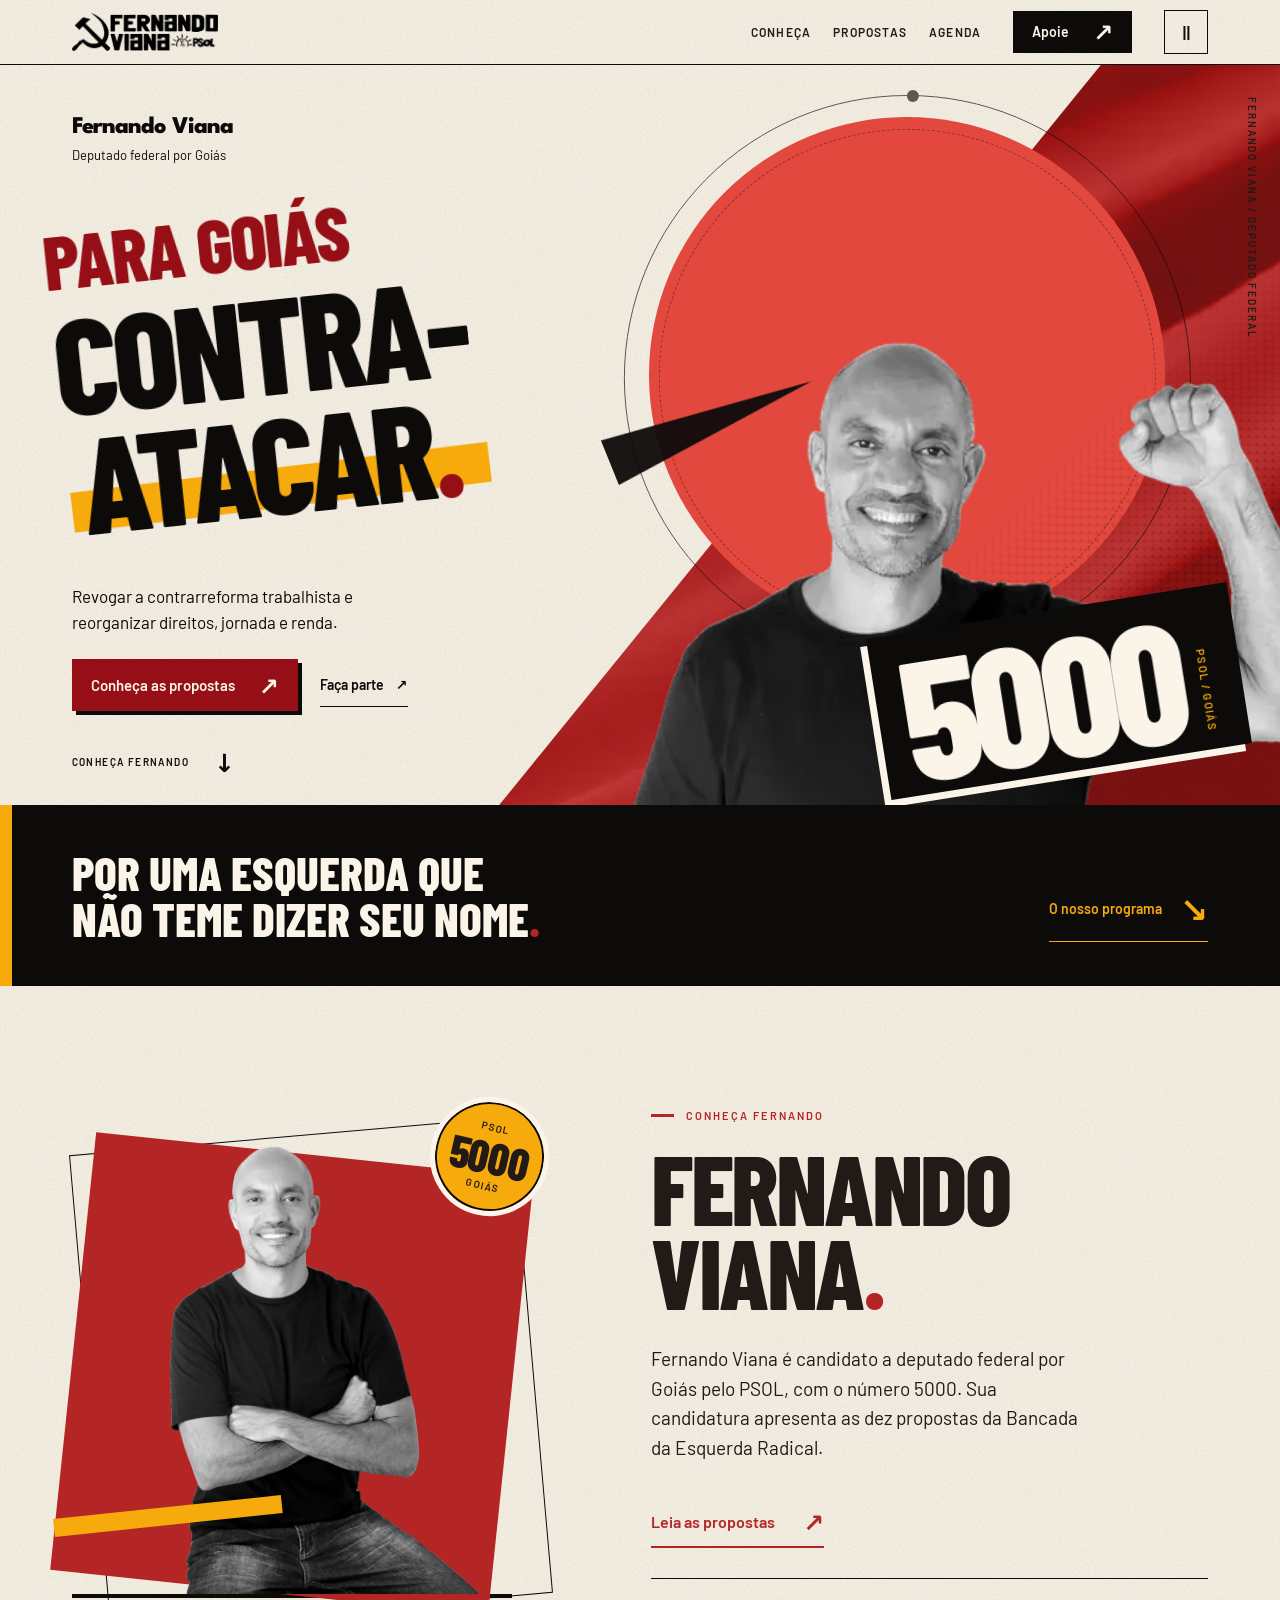
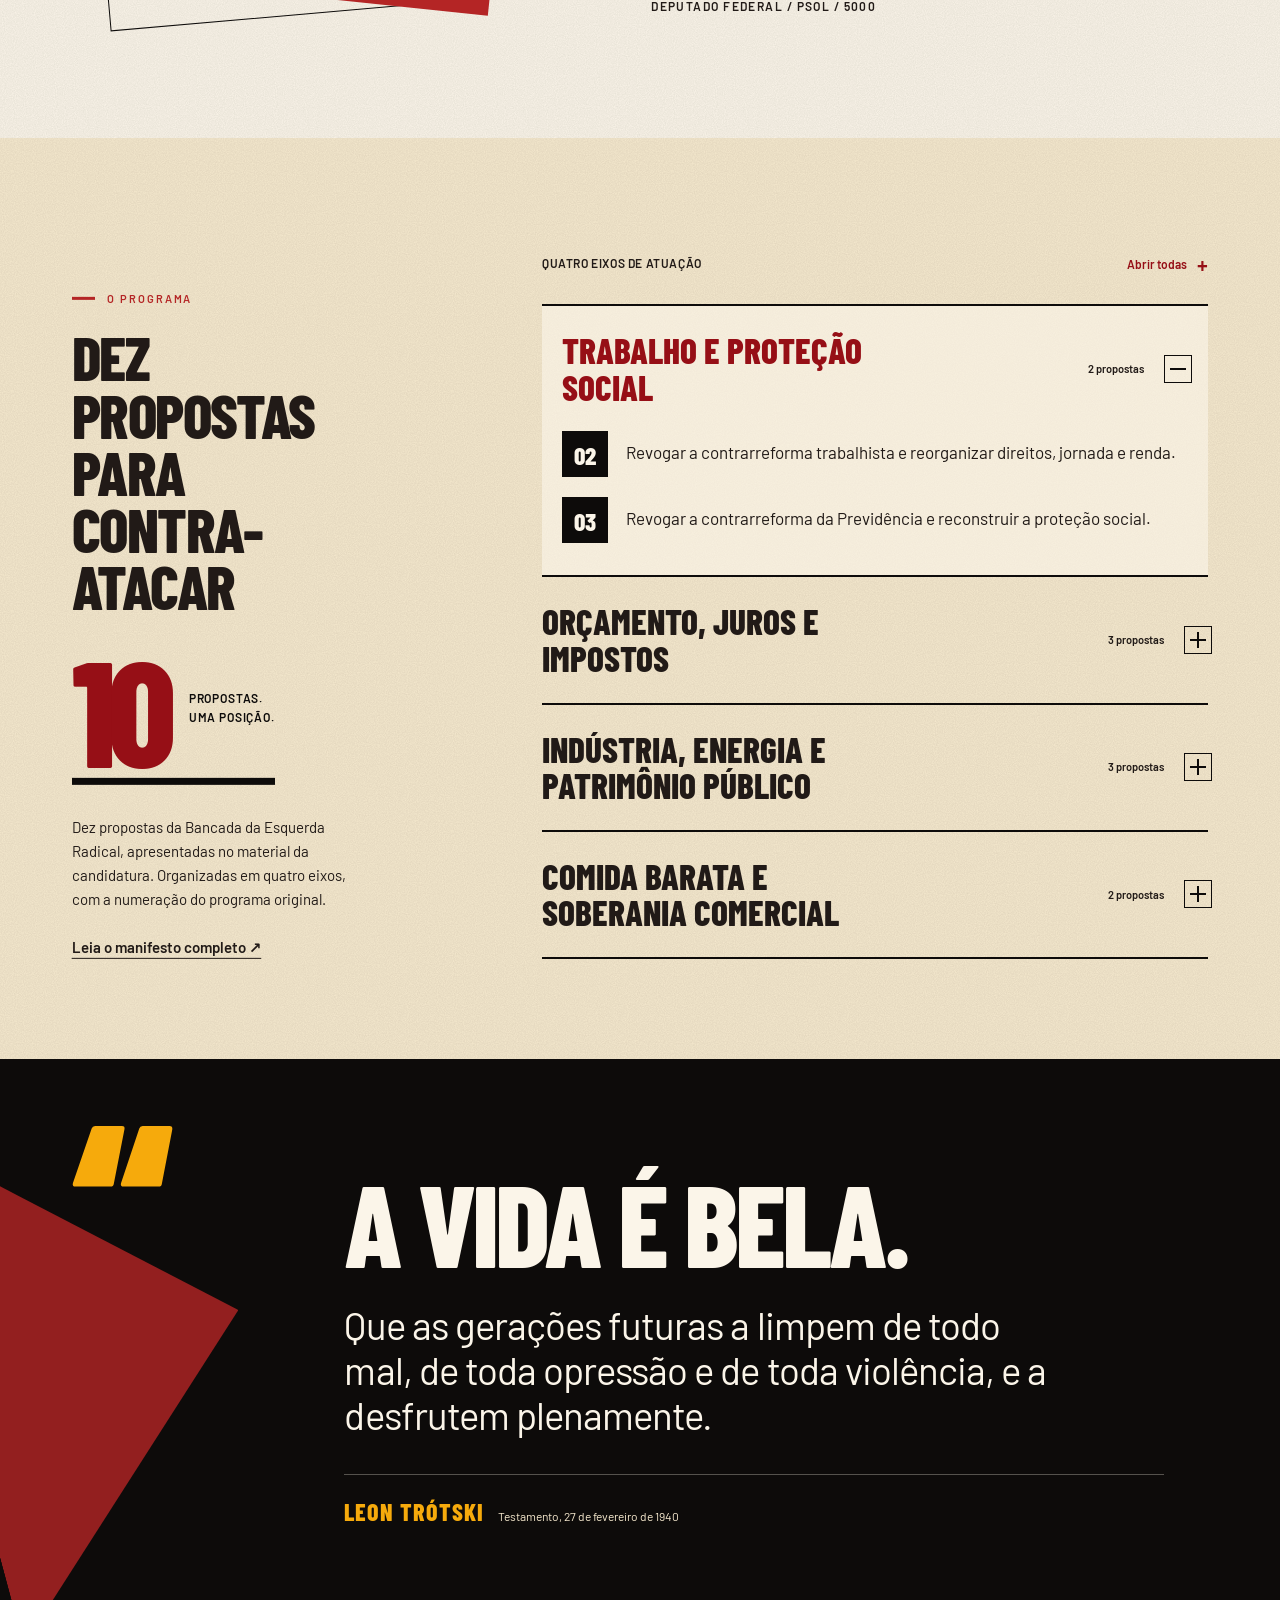
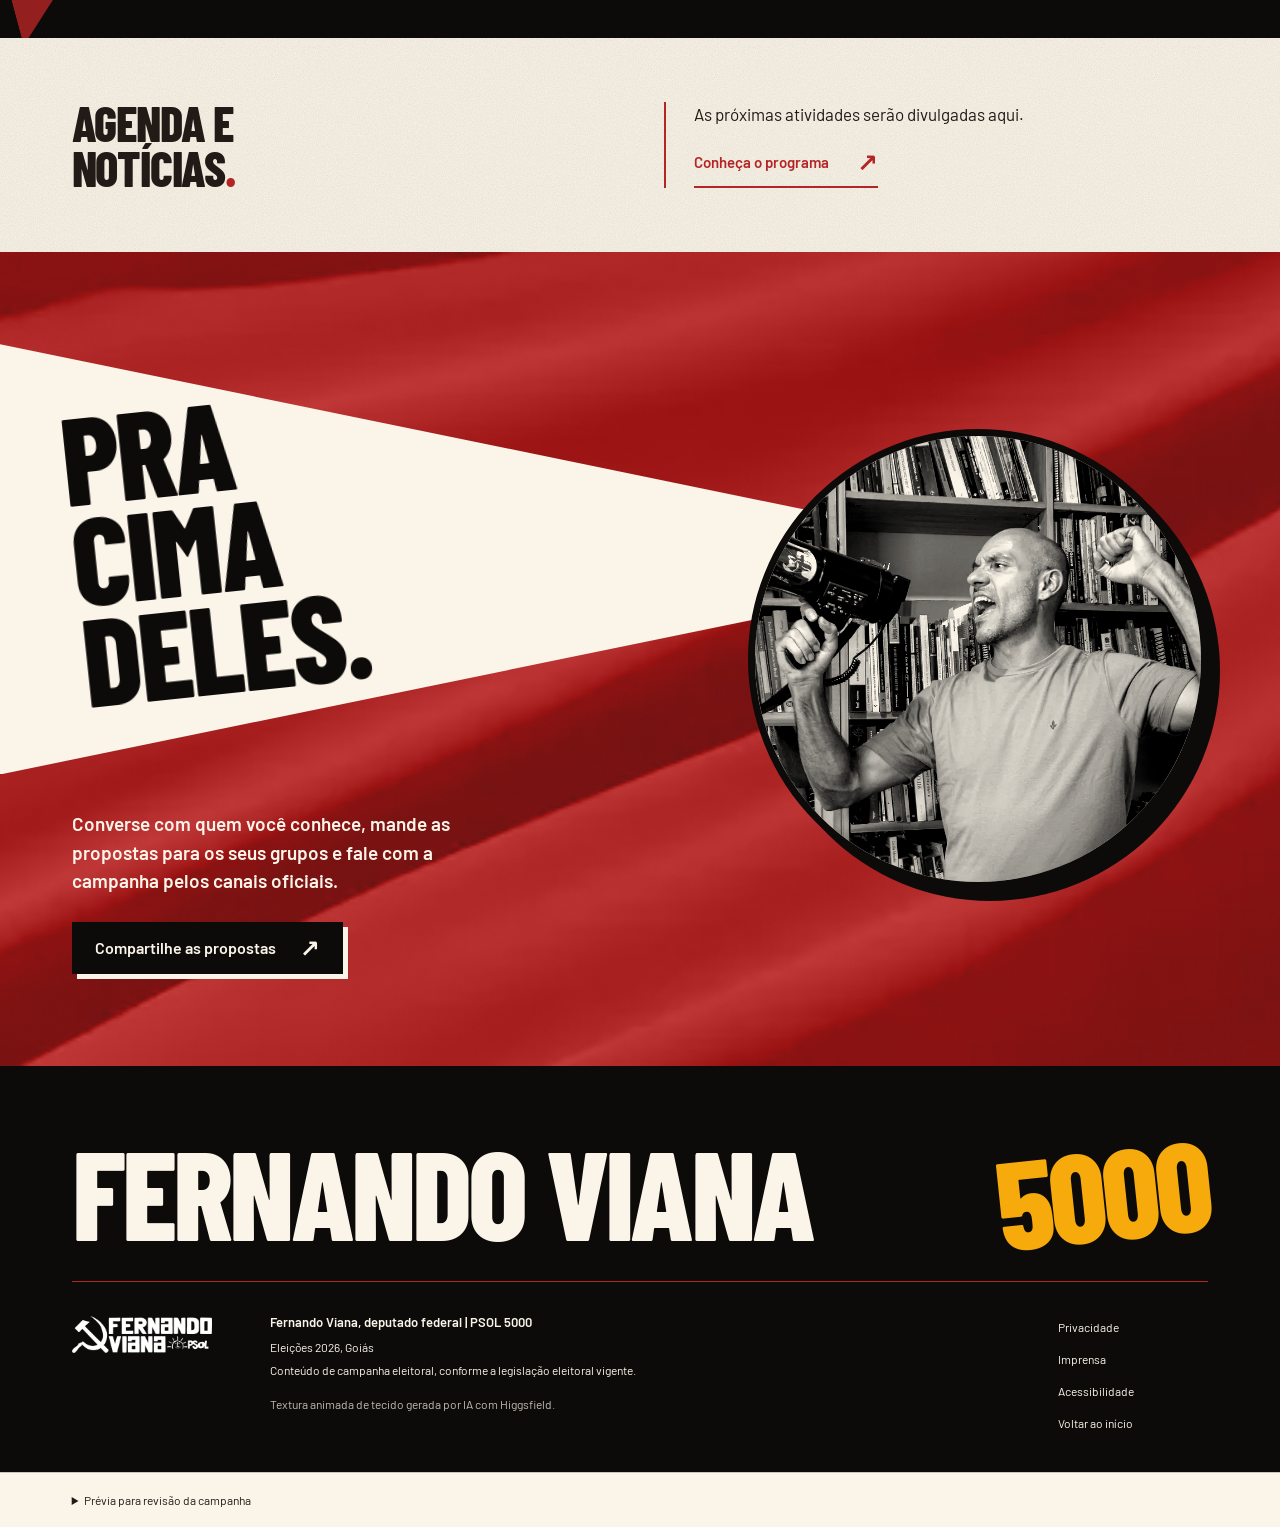
==== commit 7d152c05: "Publica protótipo laboratório visual de Fernando Viana" ====
--- a/index.html
+++ b/index.html
@@ -21,10 +21,12 @@
 <link rel="preload" href="assets/fontes/barlow-condensed-latin-800-normal.woff2" as="font" type="font/woff2" crossorigin>
 <link rel="preload" href="assets/fontes/barlow-latin-400-normal.woff2" as="font" type="font/woff2" crossorigin>
 <link rel="stylesheet" href="styles.css">
+<link rel="stylesheet" href="laboratorio.css">
 <script>document.documentElement.classList.replace('sem-js','com-js')</script>
 <script src="app.js" defer></script>
+<script src="laboratorio.js" defer></script>
 </head>
-<body>
+<body class="laboratorio">
 
 <a class="pular" href="#conteudo">Pular para o conteúdo</a>
 <header class="topo">
@@ -39,6 +41,7 @@
       <a class="topo__nav-apoie" href="#apoie">Apoie</a>
     </nav>
     <a class="botao botao--apoie" href="#apoie">Apoie <span aria-hidden="true">↗</span></a>
+    <button class="movimento" type="button" aria-label="Pausar movimento" title="Pausar movimento" aria-pressed="false" hidden><span class="movimento__icone" aria-hidden="true">Ⅱ</span><span class="sr-only movimento__texto">Pausar movimento</span></button>
     <button class="topo__menu" type="button" aria-expanded="false" aria-controls="menu" hidden>
       <span class="topo__menu-icone" aria-hidden="true"></span><span class="topo__menu-texto">Menu</span>
     </button>
@@ -46,12 +49,13 @@
 </header>
 <main id="conteudo">
 <section class="hero" id="inicio" aria-labelledby="hero-titulo">
+  <div class="hero__plano-grafico" aria-hidden="true"><div class="tecido"><video muted loop playsinline preload="none" tabindex="-1" data-lab-video="assets/video/tecido-loop.mp4"></video></div></div>
   <div class="hero__texto">
     <div class="hero__identidade">
       <p class="hero__nome">Fernando Viana</p>
       <p class="hero__cargo">Deputado federal por Goiás</p>
     </div>
-    <h1 id="hero-titulo" class="hero__lema"><span class="sr-only">Fernando Viana. </span>Para Goiás contra-atacar</h1>
+    <h1 id="hero-titulo" class="hero__lema"><span class="sr-only">Fernando Viana. Para Goiás contra-atacar.</span><span class="hero__linha hero__linha--primeira" aria-hidden="true">Para Goiás</span><span class="hero__linha hero__linha--segunda" aria-hidden="true">Contra-</span><span class="hero__linha hero__linha--terceira" aria-hidden="true">atacar<span class="hero__ponto">.</span></span></h1>
     <p class="hero__proposta">Revogar a contrarreforma trabalhista e reorganizar direitos, jornada e renda.</p>
     <div class="hero__acoes">
       <a class="botao botao--creme" href="#propostas">Conheça as propostas <span aria-hidden="true">↗</span></a>
@@ -59,12 +63,15 @@
     </div>
   </div>
   <div class="hero__foto">
+    <span class="hero__marginal" aria-hidden="true">FERNANDO VIANA / DEPUTADO FEDERAL</span>
     <div class="hero__sol" aria-hidden="true"></div>
+    <div class="hero__orbita" aria-hidden="true"><i></i></div>
     <div class="hero__reticula" aria-hidden="true"></div>
-    <picture class="hero__img"><source media="(max-width: 1023px)" type="image/webp" srcset="assets/img/hero-mobile-480.webp 480w, assets/img/hero-mobile-800.webp 800w, assets/img/hero-mobile-1200.webp 1200w" sizes="100vw"><source type="image/webp" srcset="assets/img/hero-480.webp 480w, assets/img/hero-800.webp 800w, assets/img/hero-1200.webp 1200w" sizes="(max-width: 1023px) 100vw, 50vw"><img src="assets/img/hero-800.jpg" alt="Fernando Viana sorri e ergue o punho fechado, de camiseta preta." width="800" height="1000" fetchpriority="high" decoding="async"></picture>
+    <picture class="hero__img"><source media="(max-width: 1023px)" type="image/webp" srcset="assets/img/hero-mobile-rec-480.webp 480w, assets/img/hero-mobile-rec-800.webp 800w, assets/img/hero-mobile-rec-1200.webp 1200w" sizes="100vw"><source type="image/webp" srcset="assets/img/hero-rec-480.webp 480w, assets/img/hero-rec-800.webp 800w, assets/img/hero-rec-1200.webp 1200w" sizes="(max-width: 1023px) 100vw, 50vw"><img src="assets/img/hero-rec-800.webp" alt="Fernando Viana sorri e ergue o punho fechado, de camiseta preta." width="800" height="1000" fetchpriority="high" decoding="async"></picture>
     <div class="hero__voto"><span class="hero__voto-numero">5000</span><span class="hero__voto-legenda">PSOL / Goiás</span></div>
   </div>
   <div class="hero__cunha" aria-hidden="true"></div>
+  <a class="hero__desca" href="#conheca"><span>Conheça Fernando</span><span aria-hidden="true">↓</span></a>
 </section>
 
 <section class="manifesto-curto" aria-label="Posicionamento" data-anima>
@@ -74,8 +81,9 @@
 
 <section class="conheca" id="conheca" aria-labelledby="conheca-titulo" data-anima>
   <figure class="conheca__foto">
+    <span class="conheca__carimbo" aria-hidden="true">PSOL<br><b>5000</b><br>GOIÁS</span>
     <div class="conheca__quadrado" aria-hidden="true"></div>
-    <picture class=""><source type="image/webp" srcset="assets/img/conheca-480.webp 480w, assets/img/conheca-800.webp 800w, assets/img/conheca-1200.webp 1200w" sizes="(max-width: 767px) 100vw, 40vw"><img src="assets/img/conheca-800.jpg" alt="Fernando Viana sentado, de braços cruzados, sorrindo para a câmera." width="800" height="1000" loading="lazy" decoding="async"></picture>
+    <picture class=""><source type="image/webp" srcset="assets/img/conheca-rec-480.webp 480w, assets/img/conheca-rec-800.webp 800w, assets/img/conheca-rec-1200.webp 1200w" sizes="(max-width: 767px) 100vw, 40vw"><img src="assets/img/conheca-rec-800.webp" alt="Fernando Viana sentado, de braços cruzados, sorrindo para a câmera." width="800" height="1000" loading="lazy" decoding="async"></picture>
     
   </figure>
   <div class="conheca__texto">
@@ -105,13 +113,14 @@
   </div>
 </section>
 
-<section class="citacao" aria-label="Citação" data-anima><div class="citacao__cunha" aria-hidden="true"></div><figure><blockquote><p>A vida é bela. Que as gerações futuras a limpem de todo mal, de toda opressão e de toda violência, e a desfrutem plenamente.</p></blockquote><figcaption><span class="citacao__autor">Leon Trótski</span> Testamento, 27 de fevereiro de 1940</figcaption></figure></section>
+<section class="citacao" aria-label="Citação" data-anima><div class="citacao__cunha" aria-hidden="true"></div><span class="citacao__aspas" aria-hidden="true">“</span><figure><blockquote><p><span class="citacao__abertura">A vida é bela.</span> Que as gerações futuras a limpem de todo mal, de toda opressão e de toda violência, e a desfrutem plenamente.</p></blockquote><figcaption><span class="citacao__autor">Leon Trótski</span> Testamento, 27 de fevereiro de 1940</figcaption></figure></section>
 <section class="agenda" id="agenda" aria-labelledby="agenda-titulo">
   <div class="agenda__cabeca"><h2 id="agenda-titulo">Agenda e notícias<span class="ponto" aria-hidden="true">.</span></h2></div>
   <div class="agenda__lista"><div class="agenda__espera"><p>As próximas atividades serão divulgadas aqui.</p><a class="link-seta" href="#propostas">Conheça o programa <span aria-hidden="true">↗</span></a></div></div>
 </section>
 
 <section class="apoie" id="apoie" aria-labelledby="apoie-titulo" data-anima>
+  <div class="apoie__tecido tecido" aria-hidden="true"><video muted loop playsinline preload="none" tabindex="-1" data-lab-video="assets/video/tecido-loop.mp4"></video></div>
   <div class="apoie__grito">
     <div class="apoie__cone" aria-hidden="true"></div>
     <h2 id="apoie-titulo">Pra cima deles.</h2>
@@ -141,6 +150,7 @@
       
       
       <p>Conteúdo de campanha eleitoral, conforme a legislação eleitoral vigente.</p>
+      <p class="rodape__credito-visual">Textura animada de tecido gerada por IA com Higgsfield.</p>
       
     </div>
     <nav class="rodape__links" aria-label="Informações do site">
--- a/styles.css
+++ b/styles.css
@@ -91,8 +91,8 @@
 .hero__sol{position:absolute;z-index:0;top:6%;left:50%;width:min(78%,560px);aspect-ratio:1;border-radius:50%;background:var(--carmim);translate:-46% 0}
 .hero__reticula{position:absolute;z-index:0;right:0;bottom:0;width:62%;height:58%;background-image:radial-gradient(var(--preto) 30%,transparent 32%);background-size:10px 10px;
   -webkit-mask-image:linear-gradient(315deg,#000 0,transparent 62%);mask-image:linear-gradient(315deg,#000 0,transparent 62%);opacity:.55}
-.hero__img{position:absolute;inset:0;z-index:1;mix-blend-mode:multiply}
-.hero__img img{width:100%;height:100%;object-fit:cover;object-position:50% 6%;filter:grayscale(1) contrast(1.5) brightness(1.22)}
+.hero__img{position:absolute;inset:0;z-index:1} /* foto recortada: o sol fica atrás, sem tingir o rosto */
+.hero__img img{width:100%;height:100%;object-fit:cover;object-position:50% 6%;}
 .hero__cunha{position:absolute;z-index:2;top:37%;left:40%;width:20.5%;height:72px;background:var(--preto);clip-path:polygon(0 0,100% 50%,0 100%);pointer-events:none}
 .hero__voto{position:relative;z-index:3;margin:0 -4% 34px 0;padding:14px 8% 8px 28px;display:flex;align-items:flex-end;gap:16px;align-self:flex-end;margin-left:auto;background:var(--preto);color:var(--papel);transform:rotate(var(--ang));transform-origin:100% 100%}
 .hero__voto-numero{font:800 clamp(104px,11vw,172px)/.8 var(--fonte-display);letter-spacing:-.03em}
@@ -115,11 +115,10 @@
 
 /* Conheça: retrato colado sobre quadrado vermelho girado. */
 .conheca{display:grid;grid-template-columns:5fr 6fr;gap:clamp(48px,8vw,128px);align-items:center;padding:var(--secao) var(--miolo);overflow:hidden}
-.conheca__foto{position:relative;max-width:440px;isolation:isolate;background:var(--papel)}
+.conheca__foto{position:relative;max-width:440px;isolation:isolate}
 .conheca__quadrado{position:absolute;z-index:-1;inset:9% -7% -5% 12%;background:var(--carmim);transform:rotate(calc(var(--ang) * -1))}
 .conheca__foto::after{content:"";position:absolute;left:-18px;bottom:12%;width:46%;height:14px;background:var(--preto);transform:rotate(var(--ang))}
-.conheca__foto picture{mix-blend-mode:multiply}
-.conheca__foto img{width:100%;aspect-ratio:1/1.12;object-fit:cover;object-position:50% 15%;filter:grayscale(1) contrast(1.45) brightness(1.2)}
+.conheca__foto img{width:100%;aspect-ratio:1/1.12;object-fit:cover;object-position:50% 15%}
 .conheca__foto figcaption{font-size:13px;margin-top:8px}
 .conheca__texto{max-width:57ch;min-width:0}
 .conheca__texto .rotulo{color:var(--vermelho)}
--- a/laboratorio.css
+++ b/laboratorio.css
@@ -0,0 +1,198 @@
+/* Cartaz vivo. Camada exclusiva desta cópia experimental. */
+.laboratorio{--foco:var(--vinho)}
+.topo{background:var(--papel) var(--grao);border-bottom-width:1px}
+.topo__barra{height:var(--topo-h)}
+.topo__marca img{width:146px}
+.topo__nav a{font-size:12px;letter-spacing:.1em}
+.topo__nav a[aria-current]{text-decoration:underline;text-underline-offset:8px;text-decoration-color:var(--vermelho);text-decoration-thickness:3px}
+.movimento{display:grid;place-items:center;flex:none;width:44px;height:44px;background:none;border:1px solid var(--preto);color:var(--preto);font-size:20px;line-height:1}
+.movimento:hover{background:var(--preto);color:var(--papel)}
+.hero{min-height:740px;max-width:none;grid-template-columns:1fr 1fr;background:var(--papel) var(--grao);color:var(--preto);--foco:var(--vinho);border-bottom:0}
+.hero__plano-grafico{position:absolute;z-index:-1;inset:0;background:var(--vermelho);clip-path:polygon(86% 0,100% 0,100% 100%,39% 100%)}
+.hero__plano-grafico::after{content:"";position:absolute;inset:0;background:var(--grao)}
+.tecido{position:absolute;inset:0;overflow:hidden;pointer-events:none;background:var(--vermelho) url(assets/video/tecido-poster.webp) center/cover no-repeat}
+.tecido video{display:block;width:100%;height:100%;object-fit:cover}
+.hero__plano-grafico .tecido{opacity:.52;mix-blend-mode:luminosity}
+.apoie__tecido{z-index:-1;opacity:.48;mix-blend-mode:luminosity}
+.motion-off .tecido video{visibility:hidden}
+.rodape__credito-visual{opacity:.75;margin-top:14px!important}
+.hero__texto{padding:50px 0 82px var(--miolo);justify-content:flex-start;z-index:4;pointer-events:none}
+.hero__texto a{pointer-events:auto}
+.hero__identidade{border-left:0;padding:0;margin:0 0 55px;display:flex;flex-direction:column;gap:0}
+.hero__nome{font-size:24px;letter-spacing:-.04em}
+.hero__cargo{font-size:13px;margin-top:8px}
+.hero__lema{font-size:clamp(106px,10.6vw,162px);text-shadow:none;line-height:.79;letter-spacing:-.035em;transform:rotate(-6deg);max-width:none;isolation:isolate;animation:none}
+.hero__linha{display:block;white-space:nowrap;position:relative}
+.hero__linha--primeira{font-size:.56em;line-height:1.06;letter-spacing:-.025em;color:var(--vinho);margin:0 0 8px}
+.hero__linha--segunda{z-index:1}
+.hero__linha--terceira{z-index:0;margin-left:15px;margin-top:13px}
+.hero__linha--terceira::before{content:"";position:absolute;z-index:-1;left:-12px;right:-10px;top:60%;height:37%;background:var(--amarelo);transform:rotate(-1deg)}
+.hero__ponto{color:var(--vinho)}
+.hero__proposta{font-size:17px;line-height:1.5;max-width:35ch;margin-top:49px;font-weight:400}
+.hero__acoes{margin-top:24px;gap:22px}
+.hero .botao--creme{background:var(--vinho);box-shadow:4px 4px 0 var(--preto);font-size:15px;padding:15px 18px}
+.hero .botao--creme:hover{background:var(--preto);color:var(--papel);box-shadow:6px 6px 0 var(--vermelho);transform:translate(-2px,-2px)}
+.hero__apoie{border-bottom:1px solid var(--preto);font-size:14px}
+.hero__foto{isolation:isolate;margin-left:-12%;padding-top:0;overflow:visible}
+.hero__img{inset:28px -1% 0 -3%;animation:none;transform:translate(var(--foto-x,0px),var(--foto-y,0px));transition:transform .45s ease-out}
+.hero__img img{object-fit:contain;object-position:50% 100%;width:100%;height:100%}
+.hero__sol{width:72%;max-width:590px;top:7%;left:48%;translate:-50% 0;background:var(--carmim);animation:none}
+.hero__orbita{position:absolute;z-index:0;top:4%;left:48%;translate:-50% 0;width:79%;max-width:640px;aspect-ratio:1;border:1px solid var(--preto);border-radius:50%;opacity:.65}
+.hero__orbita::after{content:"";position:absolute;inset:6%;border:1px dashed var(--preto);border-radius:50%;opacity:.6}
+.hero__orbita i{position:absolute;left:50%;top:-6px;width:12px;height:12px;background:var(--preto);border-radius:50%}
+.hero__reticula{width:54%;right:0;bottom:13%;height:60%;opacity:.28;background-size:8px 8px;animation:none}
+.hero__marginal{position:absolute;z-index:3;right:20px;top:32px;writing-mode:vertical-rl;font-size:10px;font-weight:600;letter-spacing:.19em}
+.hero__voto{position:absolute;right:4%;bottom:62px;margin:0;padding:15px 29px 12px 24px;gap:16px;box-shadow:-7px 7px 0 var(--papel);transform:rotate(-9deg);animation:none}
+.hero__voto-numero{font-size:clamp(125px,13.3vw,195px);letter-spacing:-.045em}
+.hero__voto-legenda{font-size:11px}
+.hero__cunha{top:45%;left:47%;width:17%;height:48px;transform:rotate(-22deg);animation:none;opacity:.95}
+.hero__desca{position:absolute;left:var(--miolo);bottom:21px;display:flex;align-items:center;gap:25px;min-height:44px;font-size:10px;font-weight:600;letter-spacing:.14em;text-transform:uppercase;text-decoration:none;z-index:5}
+.hero__desca span:last-child{font-size:25px}
+.manifesto-curto{position:relative;padding-block:44px;gap:60px;overflow:hidden}
+.manifesto-curto::before{content:"";position:absolute;left:0;top:0;height:100%;width:12px;background:var(--amarelo)}
+.manifesto-curto>p{font-size:clamp(36px,3.7vw,58px);max-width:27ch;line-height:.98}
+.manifesto-curto__link{border-bottom:1px solid currentColor;padding-bottom:4px}
+.conheca{padding-block:120px;gap:clamp(60px,9vw,144px)}
+.conheca__foto{margin:10px 15px 20px 0;border-bottom:4px solid var(--preto)}
+.conheca__foto::before{content:"";position:absolute;inset:4% -5% -4% 4%;z-index:-2;border:1px solid var(--preto);transform:rotate(-5deg)}
+.conheca__quadrado{inset:8% 0 0 0;background:var(--vermelho)}
+.conheca__foto img{object-fit:contain;object-position:50% 100%;aspect-ratio:.92}
+.conheca__foto::after{height:18px;width:52%;left:-18px;bottom:12%;background:var(--amarelo)}
+.conheca__carimbo{position:absolute;right:-32px;top:-14px;z-index:2;width:109px;height:109px;display:flex;align-items:center;justify-content:center;flex-direction:column;border-radius:50%;background:var(--amarelo);border:2px solid var(--preto);outline:5px solid var(--papel);font:600 10px/1.2 var(--fonte-texto);letter-spacing:.14em;transform:rotate(13deg)}
+.conheca__carimbo br{display:none}
+.conheca__carimbo b{font:800 45px/.95 var(--fonte-display);letter-spacing:-.02em;margin:2px 0}
+.conheca__texto h2{font-size:clamp(76px,7.7vw,112px);line-height:.85;margin-bottom:32px}
+.conheca__resumo{font-size:19px;max-width:39ch}
+.conheca__identificacao{border-top-width:1px;letter-spacing:.12em}
+.rotulo{font-size:11px;letter-spacing:.18em;display:flex;align-items:center;gap:12px}
+.rotulo::before{content:"";display:block;width:23px;height:3px;background:currentColor}
+.propostas{background:var(--creme) var(--grao);border-top:0;padding-block:100px}
+.propostas__layout{grid-template-columns:4fr 7fr;gap:clamp(40px,7vw,112px)}
+.propostas__cabeca{position:sticky;top:calc(var(--topo-h) + 40px)}
+.propostas__cabeca h2{font-size:clamp(51px,4.8vw,74px);max-width:11ch}
+.propostas__dez{box-shadow:none;background:transparent;color:var(--vinho);border-bottom:7px solid var(--preto);transform:none;font-size:150px;padding:0 0 10px;margin:34px 0 30px}
+.propostas__dez span{color:var(--preto);font-size:12px;line-height:1.55;letter-spacing:.07em}
+.propostas__cabeca>p:not(.rotulo){font-size:15px}
+.propostas__conteudo{padding-top:4px}
+.eixo{border-top-width:2px;transition:background-color .25s}
+.eixo:last-child{border-bottom-width:2px}
+.eixo summary{padding:26px 0;min-height:106px}
+.eixo__nome{font-size:clamp(30px,2.75vw,42px)}
+.eixo[open]{background:rgb(251 245 233 / .65)}
+.eixo[open] summary,.eixo[open] .eixo__lista{padding-left:20px;padding-right:20px}
+.eixo__quantidade{font-size:11px}
+.eixo__lista{gap:20px}
+.proposta__num{background:var(--preto)}
+.eixo__sinal{border:1px solid var(--preto);width:28px;height:28px}
+.eixo__sinal::before,.eixo__sinal::after{height:2px;inset:12px 5px}
+.citacao{padding-block:112px;isolation:isolate}
+.citacao__cunha{width:23vw;height:42vw;left:-4%;transform:rotate(-15deg);opacity:.8}
+.citacao__aspas{position:absolute;left:var(--miolo);top:15px;color:var(--amarelo);font:800 260px/1 var(--fonte-display);z-index:1}
+.citacao figure{margin-left:24%;max-width:820px}
+.citacao blockquote p{font-family:var(--fonte-texto);font-weight:400;letter-spacing:-.025em;font-size:clamp(27px,3vw,45px);line-height:1.18;text-wrap:pretty}
+.citacao__abertura{display:block;font:800 clamp(80px,9vw,132px)/.9 var(--fonte-display);text-transform:uppercase;color:var(--papel);letter-spacing:-.035em;margin-bottom:28px}
+.citacao figcaption{margin-top:35px;border-top:1px solid rgb(251 245 233 / .3);padding-top:25px;font-size:12px}
+.citacao__autor{font-size:24px}
+.agenda{padding-block:62px;gap:48px;align-items:center}
+.agenda h2{max-width:11ch}
+.agenda__lista{border-left:2px solid var(--vermelho);padding-left:28px}
+.apoie{isolation:isolate;padding-block:92px;background:var(--vermelho) var(--grao)}
+.apoie__disco{border-width:7px;box-shadow:12px 12px 0 var(--preto)}
+.apoie__painel{position:relative;z-index:2}
+.apoie__acoes .botao{box-shadow:5px 5px 0 var(--papel)}
+.rodape{padding-top:66px}
+.rodape__assinatura{font-size:clamp(54px,9.8vw,148px);border-bottom-width:1px}
+.rodape__assinatura>span:last-child{transform:rotate(-6deg)}
+.revisao{background:var(--papel)}
+
+@media(prefers-reduced-motion:no-preference){
+  .hero__linha{animation:imprimir .75s cubic-bezier(.2,.75,.2,1) both}
+  .hero__linha--segunda{animation-delay:.12s}.hero__linha--terceira{animation-delay:.24s}
+  .hero__sol{animation:sol-colado 1.05s cubic-bezier(.2,.8,.2,1) both}
+  .hero__voto{animation:numero-colado .75s cubic-bezier(.2,.9,.3,1.1) .42s both}
+  .hero__orbita{animation:orbita 38s linear infinite}
+  .hero__desca span:last-child{animation:descer 2.2s ease-in-out infinite}
+  .hero__linha--terceira::before{transform-origin:left;animation:riscar .5s ease-out .75s both}
+  @keyframes imprimir{from{translate:-45px 18px;clip-path:inset(-30% 100% -40% -15%)}to{translate:0 0;clip-path:inset(-30% -20% -40% -15%)}}
+  @keyframes sol-colado{from{scale:.6;opacity:.1;rotate:-25deg}to{scale:1;opacity:1;rotate:0deg}}
+  @keyframes numero-colado{from{translate:130% 0;rotate:10deg}to{translate:0 0;rotate:0deg}}
+  @keyframes orbita{to{rotate:360deg}}
+  @keyframes descer{0%,100%{translate:0 -3px}50%{translate:0 4px}}
+  @keyframes riscar{from{scale:0 1}to{scale:1 1}}
+}
+.motion-off *, .motion-off *::before, .motion-off *::after{animation:none!important;transition:none!important;scroll-behavior:auto!important}
+.motion-off .hero__img{transform:none}
+.motion-off .manifesto-curto>p{clip-path:none}
+.motion-off .citacao figure,.motion-off .apoie h2{opacity:1;transform:none}
+.motion-off .citacao__cunha{translate:0 -50%}
+.motion-off .apoie__cone,.motion-off .conheca__foto::after{scale:1 1}
+.motion-off .apoie__ondas{display:none}
+@media(min-width:1600px){.hero{min-height:830px}.hero__texto{padding-top:70px}.hero__identidade{margin-bottom:65px}.hero__proposta{margin-top:65px}}
+@media(max-width:1100px) and (min-width:768px){
+  .hero{min-height:665px;grid-template-columns:1.05fr 1fr}
+  .hero__texto{padding-top:40px;padding-bottom:80px;background:none}
+  .hero__identidade{margin-bottom:45px}
+  .hero__lema{font-size:clamp(84px,10.7vw,118px)}
+  .hero__foto{order:initial;aspect-ratio:auto;max-height:none;margin-left:-15%;overflow:visible}
+  .hero__img{inset:45px -14% 0 -9%}.hero__sol{width:95%;top:12%}
+  .hero__orbita{width:104%;top:9%}.hero__marginal{display:none}
+  .hero__voto{right:0;bottom:80px}.hero__voto-numero{font-size:130px}
+  .hero__cunha{top:39%;left:48%;width:12%;height:33px;bottom:auto;translate:0 0}
+  .hero__proposta{font-size:16px;max-width:30ch;margin-top:38px}
+  .hero__acoes{gap:13px}.hero__acoes .botao{font-size:13px;gap:12px}
+  .hero__apoie{font-size:13px}.hero__plano-grafico{clip-path:polygon(95% 0,100% 0,100% 100%,52% 100%)}
+  .conheca{gap:64px;padding-block:90px}.conheca__texto h2{font-size:78px}
+  .propostas__layout{grid-template-columns:1fr;gap:40px}.propostas__cabeca{position:static;display:grid;grid-template-columns:1fr 1fr;gap:20px 40px}
+  .propostas__cabeca .rotulo,.propostas__cabeca h2{grid-column:1}.propostas__cabeca .rotulo{margin:0}
+  .propostas__dez{grid-column:2;grid-row:1/3;align-self:center;justify-self:start;margin:0}
+}
+@media(max-width:767px){
+  .topo__barra{gap:10px}.topo__marca img{width:114px}.movimento{width:36px;height:36px;font-size:18px}.topo__menu{width:36px;min-width:36px}
+  .hero{display:flex;flex-direction:column;min-height:0;overflow:hidden;padding-bottom:45px;background:var(--papel) var(--grao)}
+  .hero__texto{padding:26px var(--margem) 30px;background:none;position:relative;display:contents}
+  .hero__identidade{order:0;display:block;padding:25px var(--margem) 0;margin:0;z-index:4}
+  .hero__nome{font-size:22px}.hero__cargo{font-size:12px;margin-top:6px}
+  .hero__lema{order:1;align-self:flex-start;font-size:clamp(79px,22vw,150px);margin:36px 0 10px calc(var(--margem) + 12px);z-index:4;transform:rotate(-6deg);line-height:.77;max-width:100%;text-shadow:none}
+  .hero__linha--primeira{font-size:.54em}.hero__linha--terceira{margin-top:8px;margin-left:9px}
+  .hero__foto{order:2;min-height:350px;height:91vw;max-height:550px;aspect-ratio:auto;width:100%;margin:-19px 0 0;overflow:visible;z-index:1}
+  .hero__img{inset:8px -4% -3px 0;z-index:1}
+  .hero__img img{object-fit:contain;object-position:50% 100%}
+  .hero__sol{width:72%;max-width:420px;top:9%;left:55%}
+  .hero__orbita{width:79%;top:6%;left:55%}
+  .hero__voto{right:4%;bottom:20px;padding:10px 20px 9px 18px;box-shadow:-5px 5px 0 var(--papel);gap:14px}
+  .hero__voto-numero{font-size:clamp(112px,31vw,180px)}
+  .hero__voto-legenda{font-size:10px}
+  .hero__marginal{right:15px;top:26%;font-size:8px;letter-spacing:.13em}
+  .hero__cunha{top:48%;left:-2%;height:32px;width:30%;translate:0 0;bottom:auto;z-index:2}
+  .hero__plano-grafico{display:none}
+  .hero__foto::before{content:"";position:absolute;z-index:-1;inset:0;background:var(--vermelho) var(--grao);clip-path:polygon(100% 0,100% 100%,0 100%)}
+  .hero__proposta{order:3;margin:29px var(--margem) 0;max-width:35ch;font-size:17px;font-weight:400;z-index:3}
+  .hero__acoes{order:4;position:relative;z-index:3;width:auto;margin:22px var(--margem) 0;gap:20px}
+  .hero__acoes .botao{font-size:14px;padding:15px 14px;gap:15px}
+  .hero__apoie{font-size:13px}
+  .hero__desca{display:none}
+  .manifesto-curto{padding:34px var(--margem) 30px;gap:22px}
+  .manifesto-curto::before{width:5px}.manifesto-curto>p{font-size:39px;max-width:24ch}
+  .manifesto-curto__link{justify-content:space-between;font-size:12px;padding-bottom:10px}
+  .conheca{padding-block:72px;gap:47px}.conheca__foto{margin:6px 30px 0 0;max-width:450px}
+  .conheca__foto img{aspect-ratio:1.04}.conheca__carimbo{width:90px;height:90px;right:-28px;top:-7px;font-size:8px}.conheca__carimbo b{font-size:38px}
+  .conheca__texto h2{font-size:85px;margin-bottom:26px}.conheca__resumo{font-size:18px}
+  .propostas{padding-block:64px}.propostas__layout{grid-template-columns:1fr;gap:42px}.propostas__cabeca{position:static}
+  .propostas__cabeca h2{font-size:58px}.propostas__dez{font-size:130px;margin:27px 0;padding-bottom:8px;border-bottom-width:5px;gap:22px}
+  .propostas__dez span{font-size:11px}.propostas__controle{margin-bottom:7px}
+  .eixo__nome{font-size:30px}.eixo summary{padding-block:23px;min-height:95px;grid-template-columns:minmax(0,1fr) 28px;gap:12px}
+  .eixo[open] summary,.eixo[open] .eixo__lista{padding-left:12px;padding-right:12px}
+  .eixo__lista li{gap:12px;font-size:16px;grid-template-columns:34px 1fr}.proposta__num{width:34px;height:37px;font-size:22px}.eixo__lista p{padding-top:4px}
+  .citacao{padding:66px var(--margem) 64px}.citacao figure{margin:65px 0 0}.citacao__aspas{font-size:155px;top:19px}
+  .citacao__abertura{font-size:clamp(73px,20vw,125px);margin-bottom:25px}
+  .citacao blockquote p{font-size:26px;line-height:1.25}
+  .citacao__cunha{top:0;left:auto;right:-16px;width:110px;height:180px;translate:0 0;transform:rotate(-13deg);clip-path:polygon(0 0,100% 35%,100% 100%)}
+  .citacao figcaption{margin-top:29px;font-size:11px;gap:9px 14px}.citacao__autor{font-size:22px}
+  .agenda{padding-block:46px;gap:28px}.agenda h2{font-size:49px;max-width:13ch}.agenda__lista{padding-left:18px}.agenda__espera p{font-size:16px}
+  .apoie{padding-block:55px}.apoie__disco{width:min(76vw,340px);box-shadow:8px 8px 0 var(--preto)}
+  .apoie h2{font-size:clamp(90px,24vw,135px)}.apoie__texto>p{font-size:17px}.apoie__acoes .botao{font-size:14px}
+  .rodape{padding-top:44px}.rodape__assinatura{font-size:clamp(41px,10vw,70px)}.rodape__assinatura>span:last-child{font-size:1.3em}
+  .motion-off .citacao__cunha{translate:0 0}
+}
+@media(max-width:359px){.topo__barra{gap:6px}.topo__marca img{width:101px}.botao--apoie{padding-inline:9px}.hero__acoes{gap:15px}.hero__acoes .botao{width:auto;font-size:13px}.hero__lema{font-size:79px}.hero__foto{min-height:300px}.hero__plano-grafico{inset:270px 0 205px}.hero__proposta{font-size:16px}}
+@media(prefers-reduced-motion:reduce){.hero__img{transform:none!important}.apoie__ondas{display:none}.hero__orbita i{display:none}.tecido video{visibility:hidden}}
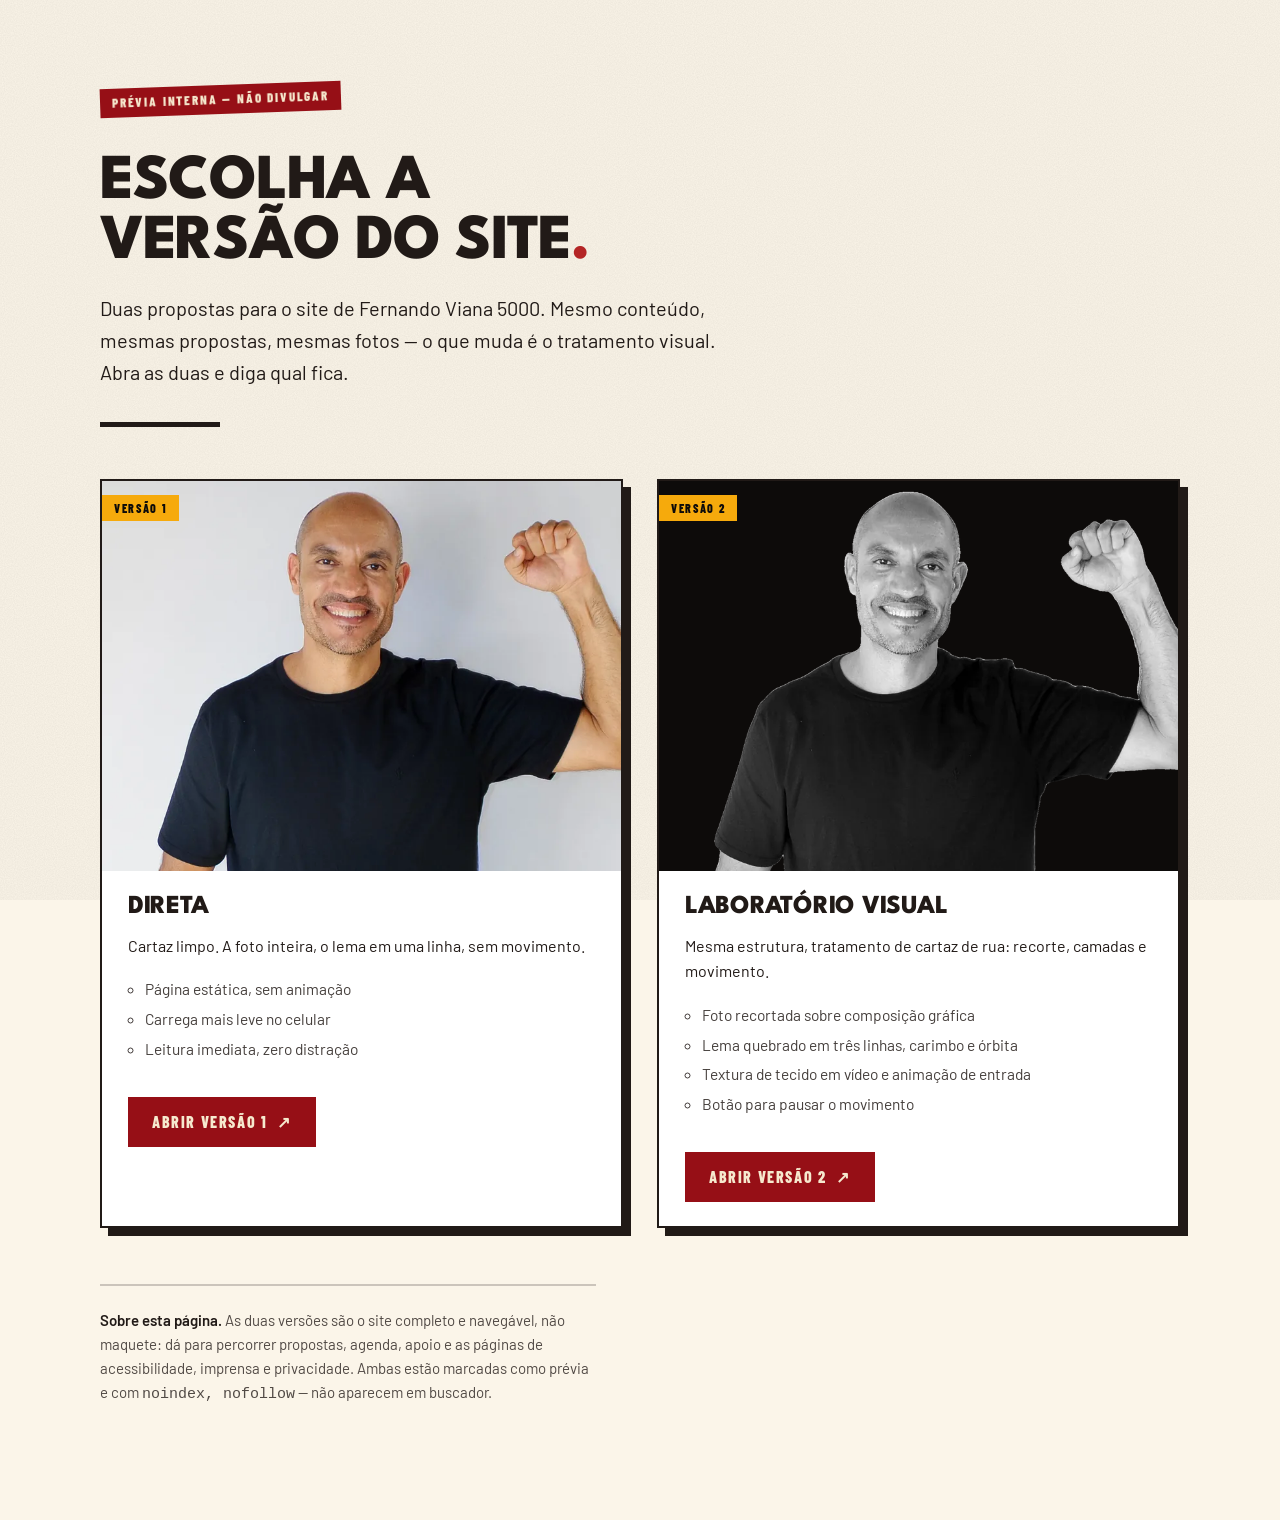
==== commit 848e1882: "Publica as duas versões lado a lado com página de escolha O commit anterior sobrescreveu o índice co" ====
--- a/index.html
+++ b/index.html
@@ -1,166 +1,149 @@
 <!doctype html>
-<html lang="pt-BR" class="sem-js">
+<html lang="pt-BR">
 <head>
 <meta charset="utf-8">
 <meta name="viewport" content="width=device-width, initial-scale=1">
-<title>Fernando Viana 5000 | Deputado federal por Goiás</title>
-<meta name="description" content="Fernando Viana, candidato a deputado federal pelo PSOL em Goiás, número 5000. Conheça as dez propostas da Bancada da Esquerda Radical.">
-
-<meta property="og:type" content="website">
-<meta property="og:locale" content="pt_BR">
-<meta property="og:title" content="Fernando Viana 5000 | Deputado federal por Goiás">
-<meta property="og:description" content="Fernando Viana, candidato a deputado federal pelo PSOL em Goiás, número 5000. Conheça as dez propostas da Bancada da Esquerda Radical.">
-
-<meta property="og:image:width" content="1200">
-<meta property="og:image:height" content="630">
-<meta name="twitter:card" content="summary_large_image">
-<meta name="theme-color" content="#960F16">
+<title>Fernando Viana 5000 — escolha a versão do site</title>
+<meta name="description" content="Duas versões do site de Fernando Viana 5000 para a campanha comparar e escolher.">
 <meta name="robots" content="noindex, nofollow">
+<meta name="theme-color" content="#960f16">
 <link rel="icon" href="favicon-32.png" sizes="32x32">
 <link rel="apple-touch-icon" href="apple-touch-icon.png">
-<link rel="preload" href="assets/fontes/barlow-condensed-latin-800-normal.woff2" as="font" type="font/woff2" crossorigin>
+<link rel="preload" href="assets/fontes/league-spartan-latin-800-normal.woff2" as="font" type="font/woff2" crossorigin>
 <link rel="preload" href="assets/fontes/barlow-latin-400-normal.woff2" as="font" type="font/woff2" crossorigin>
-<link rel="stylesheet" href="styles.css">
-<link rel="stylesheet" href="laboratorio.css">
-<script>document.documentElement.classList.replace('sem-js','com-js')</script>
-<script src="app.js" defer></script>
-<script src="laboratorio.js" defer></script>
+<style>
+@font-face{font-family:"League Spartan";src:url(assets/fontes/league-spartan-latin-800-normal.woff2) format("woff2");font-weight:800;font-display:swap}
+@font-face{font-family:"Barlow Condensed";src:url(assets/fontes/barlow-condensed-latin-800-normal.woff2) format("woff2");font-weight:800;font-display:swap}
+@font-face{font-family:Barlow;src:url(assets/fontes/barlow-latin-400-normal.woff2) format("woff2");font-weight:400;font-display:swap}
+@font-face{font-family:Barlow;src:url(assets/fontes/barlow-latin-600-normal.woff2) format("woff2");font-weight:600;font-display:swap}
+
+:root{
+  --vinho:#960f16;--vermelho:#b42525;--amarelo:#f6aa0c;--creme:#f6e9ce;
+  --tinta:#211a17;--papel:#fbf5e9;--preto:#0d0b0a;
+  --linha:rgb(33 26 23 / .22);
+  --titulo:"League Spartan","Arial Black",sans-serif;
+  --display:"Barlow Condensed","Arial Narrow",sans-serif;
+  --texto:Barlow,system-ui,sans-serif;
+  --margem:clamp(20px,5.6vw,72px);
+  --grao:url("data:image/svg+xml,%3Csvg xmlns='http://www.w3.org/2000/svg' width='220' height='220'%3E%3Cfilter id='n'%3E%3CfeTurbulence type='fractalNoise' baseFrequency='.9' numOctaves='2' stitchTiles='stitch'/%3E%3CfeColorMatrix values='0 0 0 0 0 0 0 0 0 0 0 0 0 0 0 0 0 0 .09 0'/%3E%3C/filter%3E%3Crect width='100%25' height='100%25' filter='url(%23n)'/%3E%3C/svg%3E");
+}
+*{box-sizing:border-box}
+html{-webkit-text-size-adjust:100%}
+body{
+  margin:0;background:var(--papel);color:var(--tinta);
+  font:400 17px/1.6 var(--texto);
+  padding:var(--margem) var(--margem) calc(var(--margem) * 1.6);
+}
+body::before{content:"";position:fixed;inset:0;background-image:var(--grao);pointer-events:none;z-index:0;opacity:.7}
+.folha{position:relative;z-index:1;max-width:1080px;margin:0 auto}
+
+.selo{
+  display:inline-block;font:800 13px/1 var(--display);letter-spacing:.14em;text-transform:uppercase;
+  background:var(--vinho);color:var(--creme);padding:8px 12px;transform:rotate(-2deg)
+}
+h1{
+  font:800 clamp(34px,7vw,64px)/.95 var(--titulo);letter-spacing:-.02em;
+  margin:26px 0 0;max-width:15ch;text-transform:uppercase
+}
+h1 .ponto{color:var(--vermelho)}
+.linha-fina{
+  margin:18px 0 0;max-width:56ch;font-size:clamp(17px,2.1vw,20px)
+}
+.regua{height:5px;background:var(--tinta);margin:34px 0 0;max-width:120px}
+
+.grade{
+  display:grid;grid-template-columns:repeat(auto-fit,minmax(300px,1fr));
+  gap:clamp(20px,3vw,34px);margin:clamp(32px,5vw,52px) 0 0;padding:0;list-style:none
+}
+.cartao{
+  display:flex;flex-direction:column;background:#fff;
+  border:2px solid var(--tinta);box-shadow:8px 8px 0 var(--tinta);
+  overflow:hidden
+}
+.cartao__capa{position:relative;margin:0;background:var(--preto);aspect-ratio:4/3;overflow:hidden}
+.cartao__capa img{width:100%;height:100%;object-fit:cover;object-position:50% 22%;display:block;filter:saturate(1.05)}
+.cartao__tag{
+  position:absolute;left:0;top:14px;z-index:2;
+  font:800 12px/1 var(--display);letter-spacing:.14em;text-transform:uppercase;
+  color:var(--preto);background:var(--amarelo);padding:7px 12px
+}
+.cartao__corpo{display:flex;flex-direction:column;flex:1;padding:22px clamp(18px,2.4vw,26px) 24px;gap:12px}
+.cartao h2{
+  font:800 clamp(21px,2.6vw,26px)/1.08 var(--titulo);margin:0;text-transform:uppercase;letter-spacing:-.01em
+}
+.cartao p{margin:0;font-size:16px}
+.cartao ul{margin:2px 0 0;padding:0 0 0 1.1em;font-size:15.5px;color:rgb(33 26 23 / .84)}
+.cartao li{margin:5px 0}
+.cartao__acao{margin-top:auto;padding-top:18px}
+.botao{
+  display:inline-flex;align-items:center;gap:10px;
+  font:800 16px/1 var(--display);letter-spacing:.1em;text-transform:uppercase;
+  background:var(--vinho);color:var(--creme);text-decoration:none;
+  padding:15px 22px;border:2px solid var(--vinho);transition:background .15s,color .15s,transform .15s
+}
+.botao:hover,.botao:focus-visible{background:var(--creme);color:var(--vinho);transform:translate(-2px,-2px)}
+
+.nota{
+  margin:clamp(36px,5vw,56px) 0 0;padding-top:22px;border-top:2px solid var(--linha);
+  font-size:15px;color:rgb(33 26 23 / .78);max-width:62ch
+}
+.nota strong{font-weight:600;color:var(--tinta)}
+
+:where(a):focus-visible{outline:3px solid var(--vinho);outline-offset:3px}
+@media (prefers-reduced-motion:reduce){*{transition:none!important}}
+</style>
 </head>
-<body class="laboratorio">
+<body>
+<main class="folha">
+  <p class="selo">Prévia interna — não divulgar</p>
+  <h1>Escolha a versão do site<span class="ponto">.</span></h1>
+  <p class="linha-fina">Duas propostas para o site de Fernando Viana 5000. Mesmo conteúdo, mesmas propostas, mesmas fotos — o que muda é o tratamento visual. Abra as duas e diga qual fica.</p>
+  <div class="regua" aria-hidden="true"></div>
 
-<a class="pular" href="#conteudo">Pular para o conteúdo</a>
-<header class="topo">
-  <div class="topo__barra">
-    <a class="topo__marca" href="#inicio" aria-label="Fernando Viana, início">
-      <img src="assets/marca/assinatura-horizontal-preta.webp" alt="" width="300" height="79">
-    </a>
-    <nav class="topo__nav" id="menu" aria-label="Seções do site">
-      <a href="#conheca">Conheça</a>
-      <a href="#propostas">Propostas</a>
-      <a href="#agenda">Agenda</a>
-      <a class="topo__nav-apoie" href="#apoie">Apoie</a>
-    </nav>
-    <a class="botao botao--apoie" href="#apoie">Apoie <span aria-hidden="true">↗</span></a>
-    <button class="movimento" type="button" aria-label="Pausar movimento" title="Pausar movimento" aria-pressed="false" hidden><span class="movimento__icone" aria-hidden="true">Ⅱ</span><span class="sr-only movimento__texto">Pausar movimento</span></button>
-    <button class="topo__menu" type="button" aria-expanded="false" aria-controls="menu" hidden>
-      <span class="topo__menu-icone" aria-hidden="true"></span><span class="topo__menu-texto">Menu</span>
-    </button>
-  </div>
-</header>
-<main id="conteudo">
-<section class="hero" id="inicio" aria-labelledby="hero-titulo">
-  <div class="hero__plano-grafico" aria-hidden="true"><div class="tecido"><video muted loop playsinline preload="none" tabindex="-1" data-lab-video="assets/video/tecido-loop.mp4"></video></div></div>
-  <div class="hero__texto">
-    <div class="hero__identidade">
-      <p class="hero__nome">Fernando Viana</p>
-      <p class="hero__cargo">Deputado federal por Goiás</p>
-    </div>
-    <h1 id="hero-titulo" class="hero__lema"><span class="sr-only">Fernando Viana. Para Goiás contra-atacar.</span><span class="hero__linha hero__linha--primeira" aria-hidden="true">Para Goiás</span><span class="hero__linha hero__linha--segunda" aria-hidden="true">Contra-</span><span class="hero__linha hero__linha--terceira" aria-hidden="true">atacar<span class="hero__ponto">.</span></span></h1>
-    <p class="hero__proposta">Revogar a contrarreforma trabalhista e reorganizar direitos, jornada e renda.</p>
-    <div class="hero__acoes">
-      <a class="botao botao--creme" href="#propostas">Conheça as propostas <span aria-hidden="true">↗</span></a>
-      <a class="hero__apoie" href="#apoie">Faça parte <span aria-hidden="true">↗</span></a>
-    </div>
-  </div>
-  <div class="hero__foto">
-    <span class="hero__marginal" aria-hidden="true">FERNANDO VIANA / DEPUTADO FEDERAL</span>
-    <div class="hero__sol" aria-hidden="true"></div>
-    <div class="hero__orbita" aria-hidden="true"><i></i></div>
-    <div class="hero__reticula" aria-hidden="true"></div>
-    <picture class="hero__img"><source media="(max-width: 1023px)" type="image/webp" srcset="assets/img/hero-mobile-rec-480.webp 480w, assets/img/hero-mobile-rec-800.webp 800w, assets/img/hero-mobile-rec-1200.webp 1200w" sizes="100vw"><source type="image/webp" srcset="assets/img/hero-rec-480.webp 480w, assets/img/hero-rec-800.webp 800w, assets/img/hero-rec-1200.webp 1200w" sizes="(max-width: 1023px) 100vw, 50vw"><img src="assets/img/hero-rec-800.webp" alt="Fernando Viana sorri e ergue o punho fechado, de camiseta preta." width="800" height="1000" fetchpriority="high" decoding="async"></picture>
-    <div class="hero__voto"><span class="hero__voto-numero">5000</span><span class="hero__voto-legenda">PSOL / Goiás</span></div>
-  </div>
-  <div class="hero__cunha" aria-hidden="true"></div>
-  <a class="hero__desca" href="#conheca"><span>Conheça Fernando</span><span aria-hidden="true">↓</span></a>
-</section>
+  <ul class="grade">
+    <li class="cartao">
+      <figure class="cartao__capa">
+        <span class="cartao__tag">Versão 1</span>
+        <picture>
+          <source type="image/webp" srcset="assets/img/hero-480.webp 480w, assets/img/hero-800.webp 800w, assets/img/hero-1200.webp 1200w" sizes="(max-width:700px) 100vw, 50vw">
+          <img src="assets/img/hero-800.jpg" alt="Prévia da versão 1: Fernando Viana ergue o punho fechado." width="800" height="600" loading="lazy" decoding="async">
+        </picture>
+      </figure>
+      <div class="cartao__corpo">
+        <h2>Direta</h2>
+        <p>Cartaz limpo. A foto inteira, o lema em uma linha, sem movimento.</p>
+        <ul>
+          <li>Página estática, sem animação</li>
+          <li>Carrega mais leve no celular</li>
+          <li>Leitura imediata, zero distração</li>
+        </ul>
+        <p class="cartao__acao"><a class="botao" href="versao-1/">Abrir versão 1 <span aria-hidden="true">↗</span></a></p>
+      </div>
+    </li>
 
-<section class="manifesto-curto" aria-label="Posicionamento" data-anima>
-  <p>Por uma esquerda que não teme dizer seu nome<span aria-hidden="true">.</span></p>
-  <a class="manifesto-curto__link" href="#propostas">O nosso programa <span aria-hidden="true">↘</span></a>
-</section>
+    <li class="cartao">
+      <figure class="cartao__capa">
+        <span class="cartao__tag">Versão 2</span>
+        <picture>
+          <source type="image/webp" srcset="assets/img/hero-rec-480.webp 480w, assets/img/hero-rec-800.webp 800w, assets/img/hero-rec-1200.webp 1200w" sizes="(max-width:700px) 100vw, 50vw">
+          <img src="assets/img/hero-rec-800.webp" alt="Prévia da versão 2: Fernando Viana recortado sobre composição gráfica." width="800" height="600" loading="lazy" decoding="async">
+        </picture>
+      </figure>
+      <div class="cartao__corpo">
+        <h2>Laboratório visual</h2>
+        <p>Mesma estrutura, tratamento de cartaz de rua: recorte, camadas e movimento.</p>
+        <ul>
+          <li>Foto recortada sobre composição gráfica</li>
+          <li>Lema quebrado em três linhas, carimbo e órbita</li>
+          <li>Textura de tecido em vídeo e animação de entrada</li>
+          <li>Botão para pausar o movimento</li>
+        </ul>
+        <p class="cartao__acao"><a class="botao" href="versao-2/">Abrir versão 2 <span aria-hidden="true">↗</span></a></p>
+      </div>
+    </li>
+  </ul>
 
-<section class="conheca" id="conheca" aria-labelledby="conheca-titulo" data-anima>
-  <figure class="conheca__foto">
-    <span class="conheca__carimbo" aria-hidden="true">PSOL<br><b>5000</b><br>GOIÁS</span>
-    <div class="conheca__quadrado" aria-hidden="true"></div>
-    <picture class=""><source type="image/webp" srcset="assets/img/conheca-rec-480.webp 480w, assets/img/conheca-rec-800.webp 800w, assets/img/conheca-rec-1200.webp 1200w" sizes="(max-width: 767px) 100vw, 40vw"><img src="assets/img/conheca-rec-800.webp" alt="Fernando Viana sentado, de braços cruzados, sorrindo para a câmera." width="800" height="1000" loading="lazy" decoding="async"></picture>
-    
-  </figure>
-  <div class="conheca__texto">
-    <p class="rotulo">Conheça Fernando</p>
-    <h2 id="conheca-titulo">Fernando Viana<span class="ponto" aria-hidden="true">.</span></h2>
-    <p class="conheca__resumo">Fernando Viana é candidato a deputado federal por Goiás pelo PSOL, com o número 5000. Sua candidatura apresenta as dez propostas da Bancada da Esquerda Radical.</p>
-    <p></p>
-    
-    <a class="link-seta" href="#propostas">Leia as propostas <span aria-hidden="true">↗</span></a>
-    <p class="conheca__identificacao">Deputado federal / PSOL / 5000</p>
-  </div>
-</section>
-
-<section class="propostas" id="propostas" aria-labelledby="propostas-titulo">
-  <div class="propostas__layout">
-    <div class="propostas__cabeca">
-      <p class="rotulo">O programa</p>
-      <h2 id="propostas-titulo">Dez propostas para contra-atacar</h2>
-      <div class="propostas__dez" aria-hidden="true">10<span>propostas.<br>uma posição.</span></div>
-      <p>Dez propostas da Bancada da Esquerda Radical, apresentadas no material da candidatura. Organizadas em quatro eixos, com a numeração do programa original.</p>
-      <p class="propostas__fonte"><a href="https://bancadaesquerdaradical.com.br/" rel="noopener" target="_blank" aria-label="bancadaesquerdaradical.com.br (abre em nova aba)">Leia o manifesto completo ↗</a></p>
-    </div>
-    <div class="propostas__conteudo">
-      <div class="propostas__controle"><span>Quatro eixos de atuação</span><button class="expandir" type="button" hidden>Abrir todas <span aria-hidden="true">+</span></button></div>
-      <div class="propostas__eixos"><details class="eixo" id="eixo-1" open><summary><span class="eixo__nome">Trabalho e proteção social</span><span class="eixo__quantidade">2 propostas</span><span class="eixo__sinal" aria-hidden="true"></span></summary><ol class="eixo__lista" aria-label="Pontos do programa original"><li value="2"><span class="proposta__num" aria-hidden="true">02</span><p>Revogar a contrarreforma trabalhista e reorganizar direitos, jornada e renda.</p></li><li value="3"><span class="proposta__num" aria-hidden="true">03</span><p>Revogar a contrarreforma da Previdência e reconstruir a proteção social.</p></li></ol></details><details class="eixo" id="eixo-2"><summary><span class="eixo__nome">Orçamento, juros e impostos</span><span class="eixo__quantidade">3 propostas</span><span class="eixo__sinal" aria-hidden="true"></span></summary><ol class="eixo__lista" aria-label="Pontos do programa original"><li value="1"><span class="proposta__num" aria-hidden="true">01</span><p>Revogar o novo teto de gastos e instituir o regime de planejamento orçamentário por metas sociais, ambientais e de soberania.</p></li><li value="4"><span class="proposta__num" aria-hidden="true">04</span><p>Acabar com a autonomia do Banco Central, combater o endividamento ilegítimo das famílias e reorganizar juros, crédito, câmbio e capitais.</p></li><li value="5"><span class="proposta__num" aria-hidden="true">05</span><p>Reduzir a carga tributária paga pelos mais pobres e tributar a renda e a riqueza dos mais ricos nos padrões internacionais.</p></li></ol></details><details class="eixo" id="eixo-3"><summary><span class="eixo__nome">Indústria, energia e patrimônio público</span><span class="eixo__quantidade">3 propostas</span><span class="eixo__sinal" aria-hidden="true"></span></summary><ol class="eixo__lista" aria-label="Pontos do programa original"><li value="6"><span class="proposta__num" aria-hidden="true">06</span><p>Reverter a desindustrialização e construir o sistema nacional verde e soberano de inovação.</p></li><li value="7"><span class="proposta__num" aria-hidden="true">07</span><p>Reestatizar setores estratégicos, garantir soberania energética e criar a Terrabras.</p></li><li value="9"><span class="proposta__num" aria-hidden="true">09</span><p>Substituir o Programa Nacional de Desestatização e o processo de privatização nos estados e municípios por um programa nacional de reestatização coordenado pelo governo federal.</p></li></ol></details><details class="eixo" id="eixo-4"><summary><span class="eixo__nome">Comida barata e soberania comercial</span><span class="eixo__quantidade">2 propostas</span><span class="eixo__sinal" aria-hidden="true"></span></summary><ol class="eixo__lista" aria-label="Pontos do programa original"><li value="8"><span class="proposta__num" aria-hidden="true">08</span><p>Garantir comida barata com reforma agrária, Conab forte e regulação de preços.</p></li><li value="10"><span class="proposta__num" aria-hidden="true">10</span><p>Rejeitar o acordo Mercosul–União Europeia e reconstruir a soberania comercial.</p></li></ol></details></div>
-    </div>
-  </div>
-</section>
-
-<section class="citacao" aria-label="Citação" data-anima><div class="citacao__cunha" aria-hidden="true"></div><span class="citacao__aspas" aria-hidden="true">“</span><figure><blockquote><p><span class="citacao__abertura">A vida é bela.</span> Que as gerações futuras a limpem de todo mal, de toda opressão e de toda violência, e a desfrutem plenamente.</p></blockquote><figcaption><span class="citacao__autor">Leon Trótski</span> Testamento, 27 de fevereiro de 1940</figcaption></figure></section>
-<section class="agenda" id="agenda" aria-labelledby="agenda-titulo">
-  <div class="agenda__cabeca"><h2 id="agenda-titulo">Agenda e notícias<span class="ponto" aria-hidden="true">.</span></h2></div>
-  <div class="agenda__lista"><div class="agenda__espera"><p>As próximas atividades serão divulgadas aqui.</p><a class="link-seta" href="#propostas">Conheça o programa <span aria-hidden="true">↗</span></a></div></div>
-</section>
-
-<section class="apoie" id="apoie" aria-labelledby="apoie-titulo" data-anima>
-  <div class="apoie__tecido tecido" aria-hidden="true"><video muted loop playsinline preload="none" tabindex="-1" data-lab-video="assets/video/tecido-loop.mp4"></video></div>
-  <div class="apoie__grito">
-    <div class="apoie__cone" aria-hidden="true"></div>
-    <h2 id="apoie-titulo">Pra cima deles.</h2>
-  </div>
-  <div class="apoie__ondas" aria-hidden="true"><span></span><span></span><span></span></div>
-  <div class="apoie__disco">
-    <picture class="apoie__foto"><source type="image/webp" srcset="assets/img/apoie-480.webp 480w, assets/img/apoie-800.webp 800w, assets/img/apoie-1040.webp 1040w" sizes="(max-width: 767px) 80vw, 40vw"><img src="assets/img/apoie-800.jpg" alt="Fernando Viana grita num megafone e ergue o punho, diante de uma estante cheia de livros." width="800" height="1000" loading="lazy" decoding="async"></picture>
-  </div>
-  <div class="apoie__painel">
-    <div class="apoie__texto">
-      <p>Converse com quem você conhece, mande as propostas para os seus grupos e fale com a campanha pelos canais oficiais.</p>
-      <div class="apoie__acoes">
-        <a class="botao botao--escuro" href="https://wa.me/?text=Fernando%20Viana%205000%2C%20deputado%20federal%20pelo%20PSOL%20em%20Goi%C3%A1s.%20Conhe%C3%A7a%20as%20dez%20propostas%3A%20https%3A//bancadaesquerdaradical.com.br/" rel="noopener" target="_blank">Compartilhe as propostas <span aria-hidden="true">↗</span></a>
-      </div>
-      
-    </div>
-  </div>
-</section>
+  <p class="nota"><strong>Sobre esta página.</strong> As duas versões são o site completo e navegável, não maquete: dá para percorrer propostas, agenda, apoio e as páginas de acessibilidade, imprensa e privacidade. Ambas estão marcadas como prévia e com <code>noindex, nofollow</code> — não aparecem em buscador.</p>
 </main>
-<footer class="rodape">
-  <div class="rodape__assinatura" aria-hidden="true"><span>FERNANDO VIANA</span><span>5000</span></div>
-  <div class="rodape__grade">
-    <img class="rodape__marca" src="assets/marca/assinatura-horizontal-branca.webp" alt="" width="400" height="106" loading="lazy">
-    <div class="rodape__legal">
-      <p class="rodape__id">Fernando Viana, deputado federal | PSOL 5000</p>
-      <p>Eleições 2026, Goiás</p>
-      
-      
-      <p>Conteúdo de campanha eleitoral, conforme a legislação eleitoral vigente.</p>
-      <p class="rodape__credito-visual">Textura animada de tecido gerada por IA com Higgsfield.</p>
-      
-    </div>
-    <nav class="rodape__links" aria-label="Informações do site">
-      <a href="privacidade.html">Privacidade</a>
-      <a href="imprensa.html">Imprensa</a>
-      <a href="acessibilidade.html">Acessibilidade</a>
-      <a href="#inicio">Voltar ao início</a>
-    </nav>
-  </div>
-</footer>
-<aside class="revisao" aria-label="Status desta versão"><details><summary>Prévia para revisão da campanha</summary><p>Esta versão ainda não está pronta para publicação. Informações a confirmar:</p><ul><li>conheca.bio: biografia curta, até 900 caracteres, com fatos checáveis</li><li>agenda.itens: 1 a 3 itens reais com data, título e link (agenda, notícia ou entrevista)</li><li>contato: e-mail, WhatsApp ou Instagram oficiais</li><li>candidato.federacao_ou_coligacao: federação ou coligação (deixe vazio se não houver)</li><li>candidato.nome_civil: nome civil completo</li><li>legal.cnpj: CNPJ de campanha</li><li>legal.responsavel_site: quem desenvolveu e mantém o site</li><li>legal.hospedagem: provedor de hospedagem (conferir regra de hospedagem no país)</li><li>site.url: domínio final (necessário para canonical e prévia no WhatsApp)</li></ul></details></aside>
 </body>
 </html>
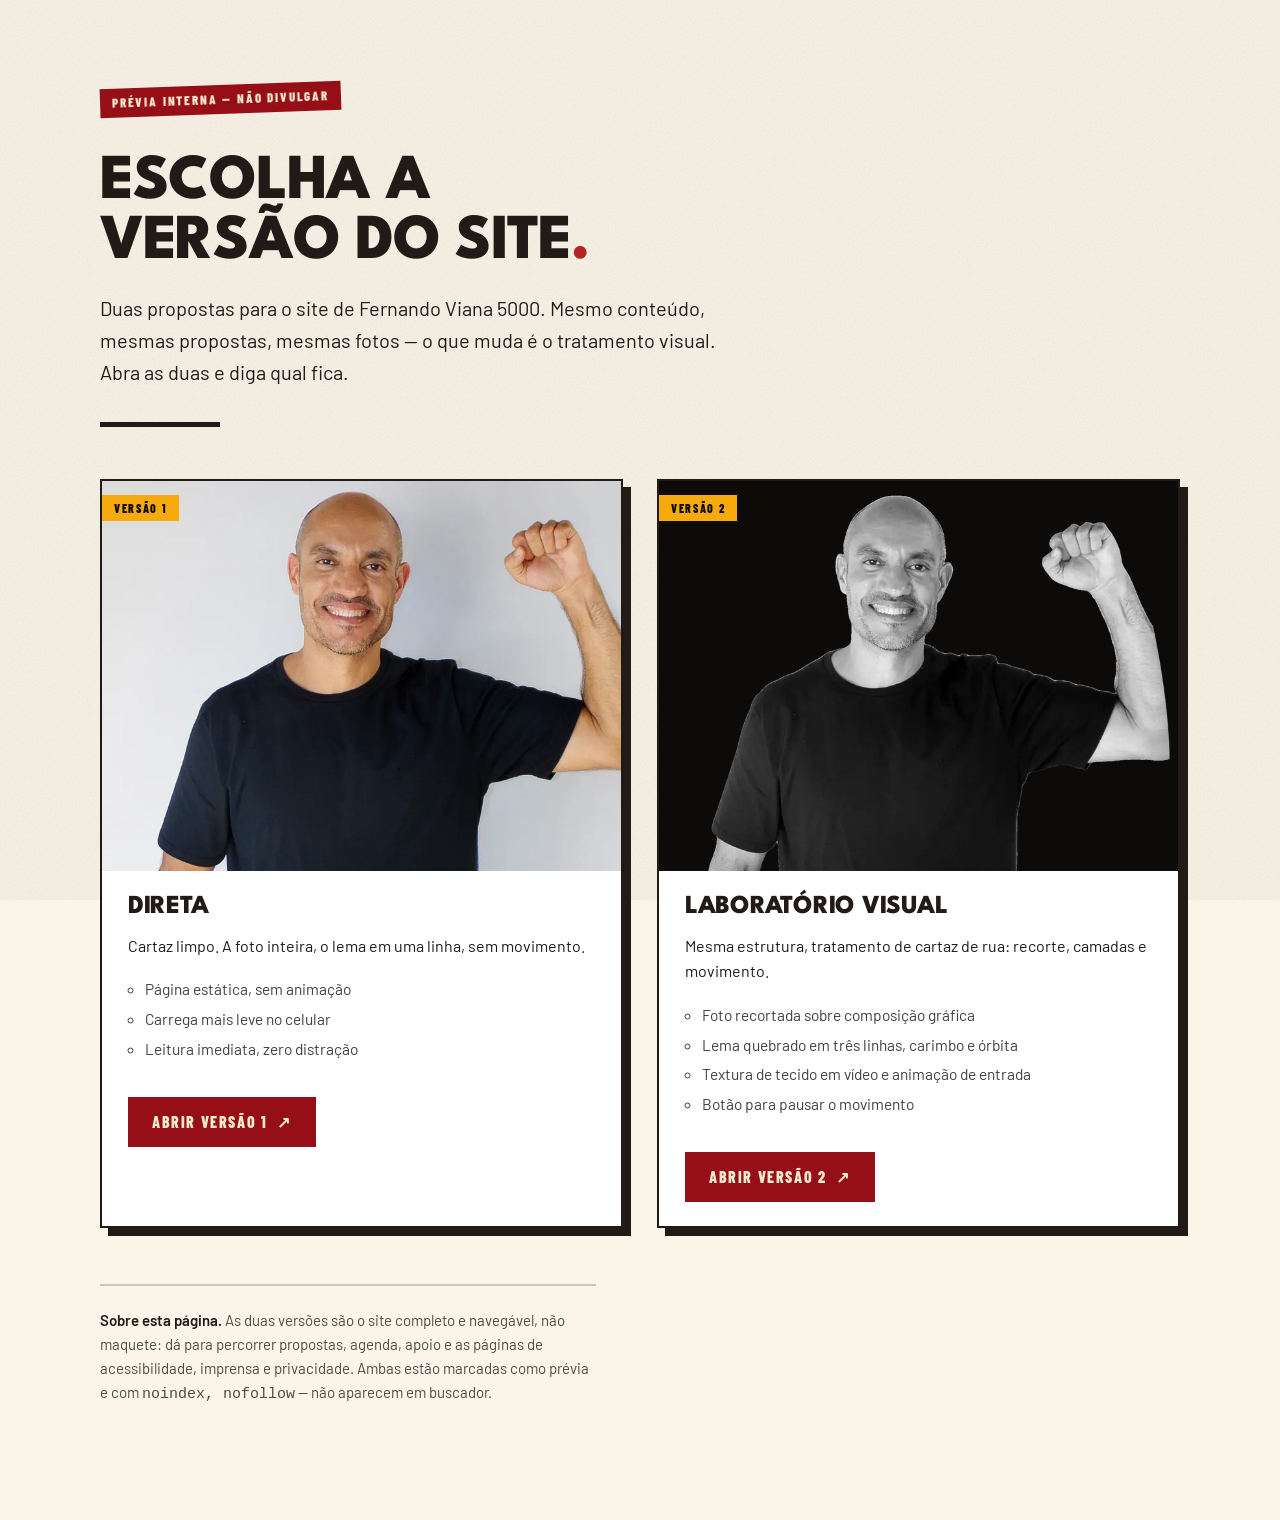
==== commit 9acf4ddc: "Reconstrói a ponta do cotovelo cortada no recorte do hero A foto de origem foi enquadrada com o coto" ====
--- a/index.html
+++ b/index.html
@@ -106,7 +106,7 @@
         <span class="cartao__tag">Versão 1</span>
         <picture>
           <source type="image/webp" srcset="assets/img/hero-480.webp 480w, assets/img/hero-800.webp 800w, assets/img/hero-1200.webp 1200w" sizes="(max-width:700px) 100vw, 50vw">
-          <img src="assets/img/hero-800.jpg" alt="Prévia da versão 1: Fernando Viana ergue o punho fechado." width="800" height="600" loading="lazy" decoding="async">
+          <img src="assets/img/hero-800.jpg" alt="Prévia da versão 1: Fernando Viana ergue o punho fechado." width="800" height="1000" loading="lazy" decoding="async">
         </picture>
       </figure>
       <div class="cartao__corpo">
@@ -126,7 +126,7 @@
         <span class="cartao__tag">Versão 2</span>
         <picture>
           <source type="image/webp" srcset="assets/img/hero-rec-480.webp 480w, assets/img/hero-rec-800.webp 800w, assets/img/hero-rec-1200.webp 1200w" sizes="(max-width:700px) 100vw, 50vw">
-          <img src="assets/img/hero-rec-800.webp" alt="Prévia da versão 2: Fernando Viana recortado sobre composição gráfica." width="800" height="600" loading="lazy" decoding="async">
+          <img src="assets/img/hero-rec-800.webp" alt="Prévia da versão 2: Fernando Viana recortado sobre composição gráfica." width="800" height="952" loading="lazy" decoding="async">
         </picture>
       </figure>
       <div class="cartao__corpo">
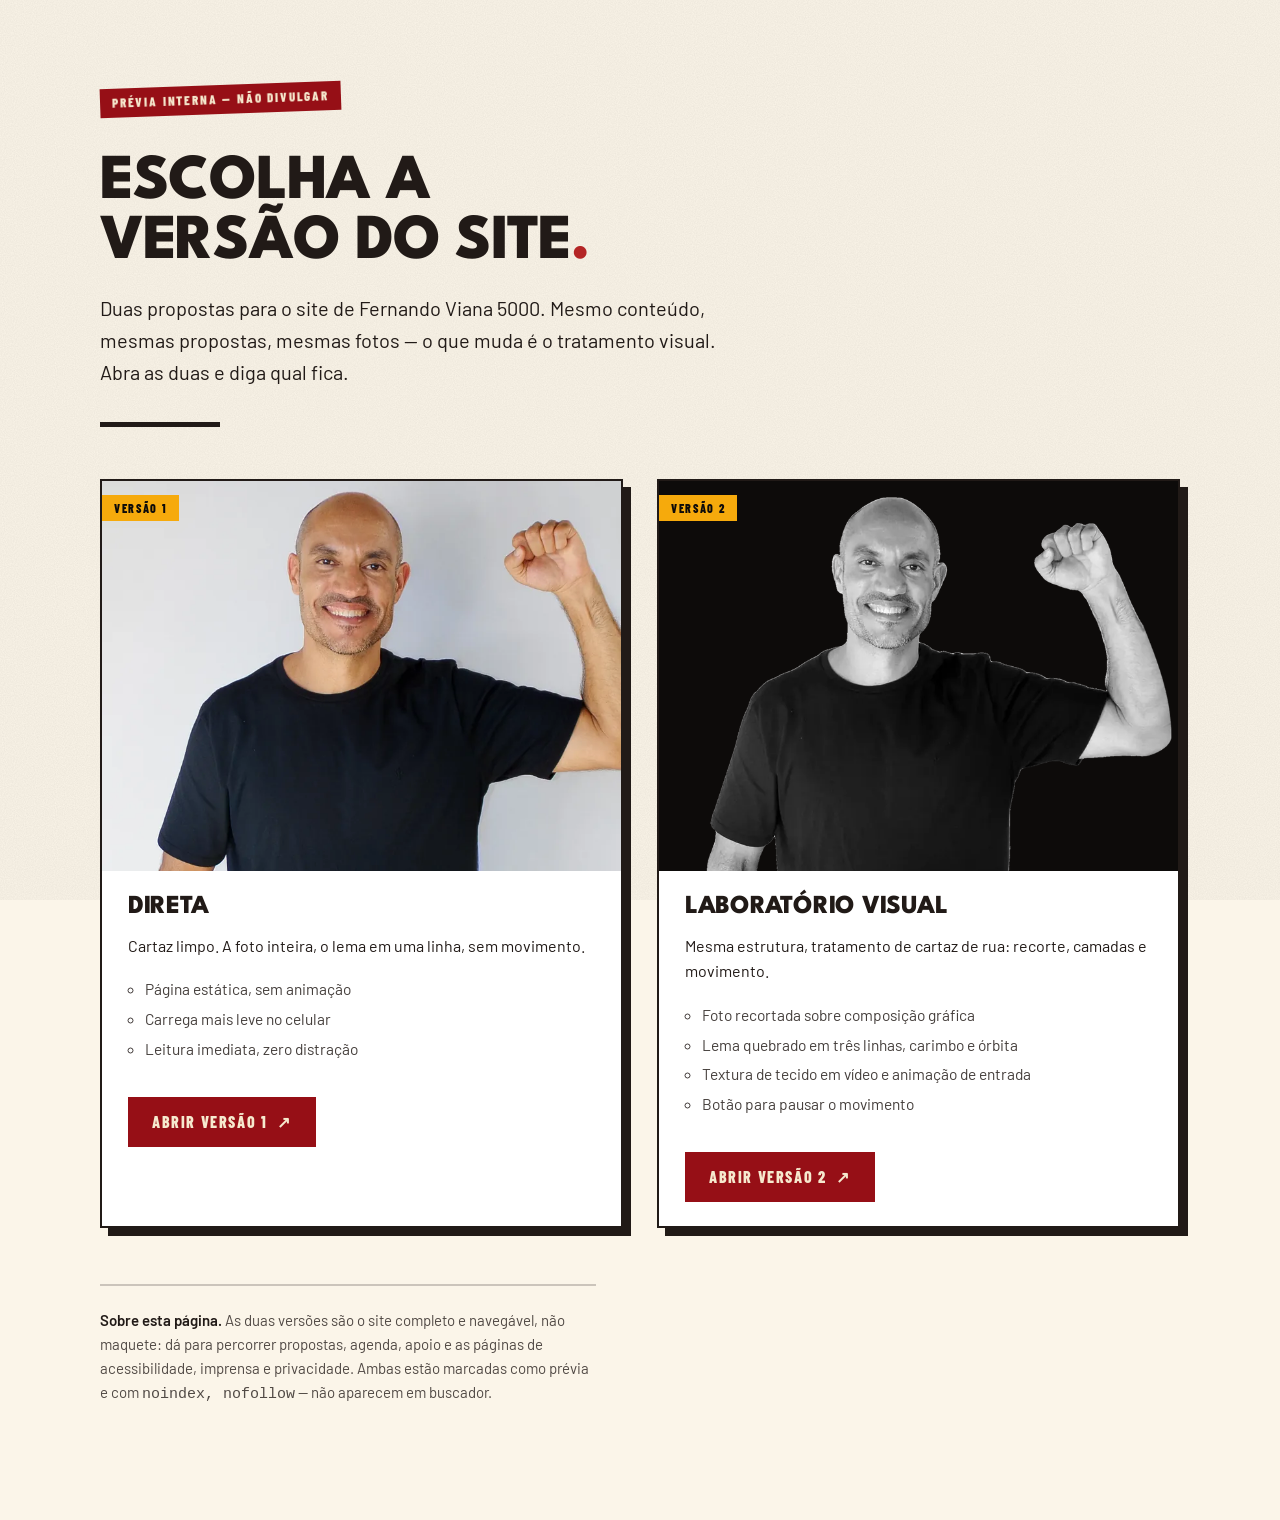
==== commit c9f729fd: "Refaz o cotovelo com silhueta curva em vez de borda reta A correção anterior estava errada: eu empur" ====
--- a/index.html
+++ b/index.html
@@ -126,7 +126,7 @@
         <span class="cartao__tag">Versão 2</span>
         <picture>
           <source type="image/webp" srcset="assets/img/hero-rec-480.webp 480w, assets/img/hero-rec-800.webp 800w, assets/img/hero-rec-1200.webp 1200w" sizes="(max-width:700px) 100vw, 50vw">
-          <img src="assets/img/hero-rec-800.webp" alt="Prévia da versão 2: Fernando Viana recortado sobre composição gráfica." width="800" height="952" loading="lazy" decoding="async">
+          <img src="assets/img/hero-rec-800.webp" alt="Prévia da versão 2: Fernando Viana recortado sobre composição gráfica." width="800" height="933" loading="lazy" decoding="async">
         </picture>
       </figure>
       <div class="cartao__corpo">
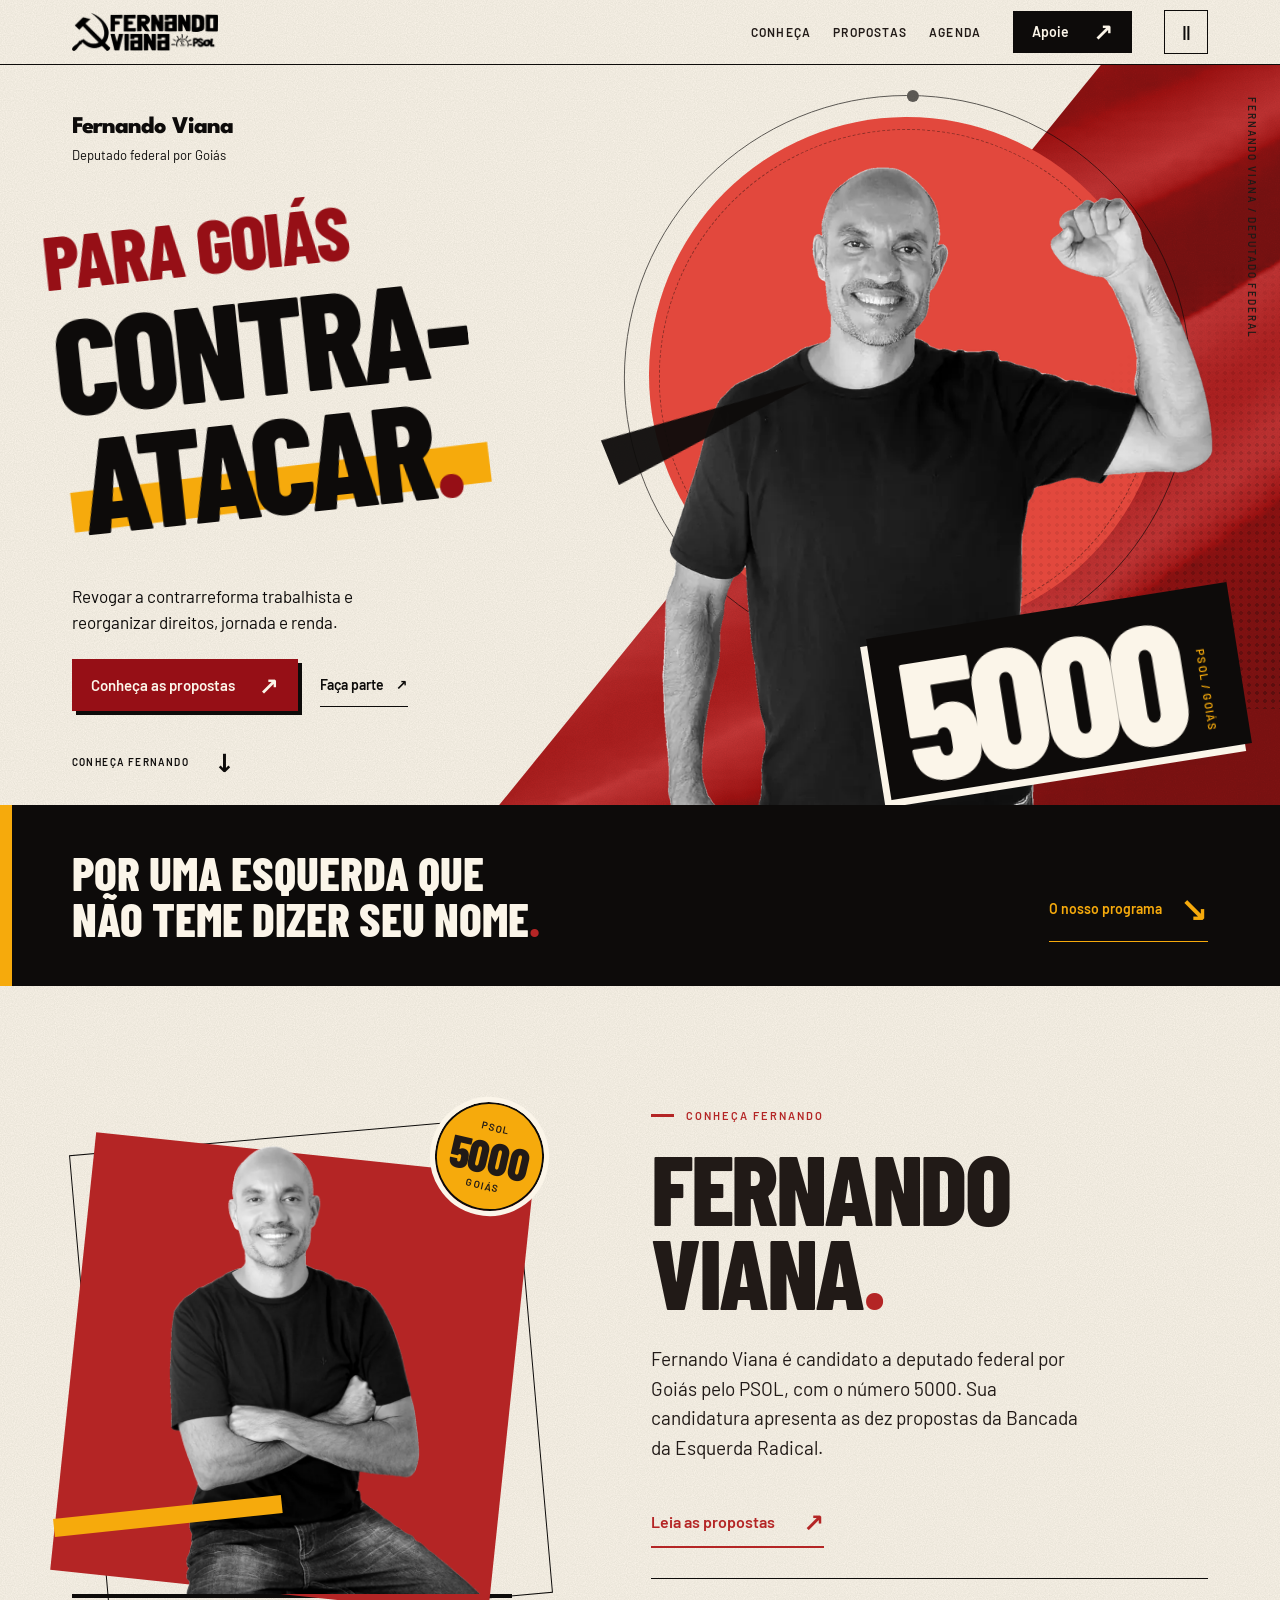
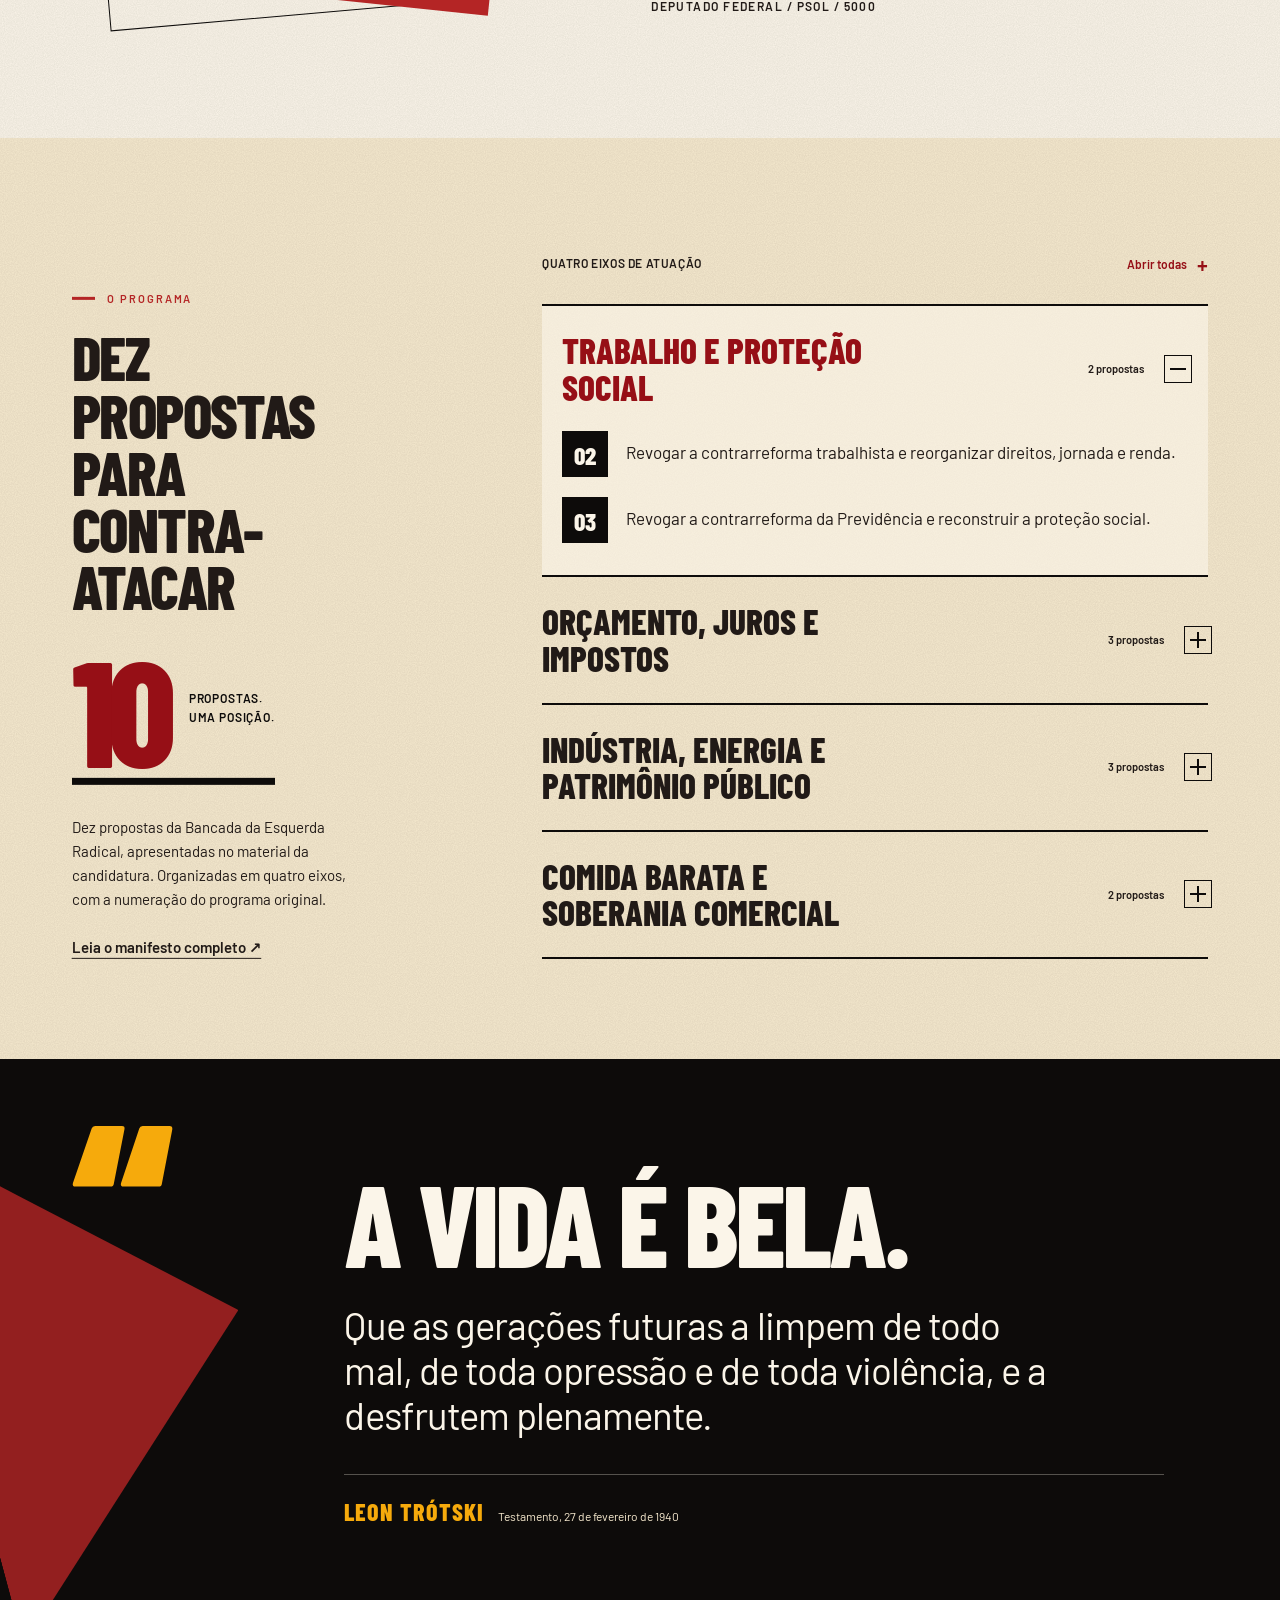
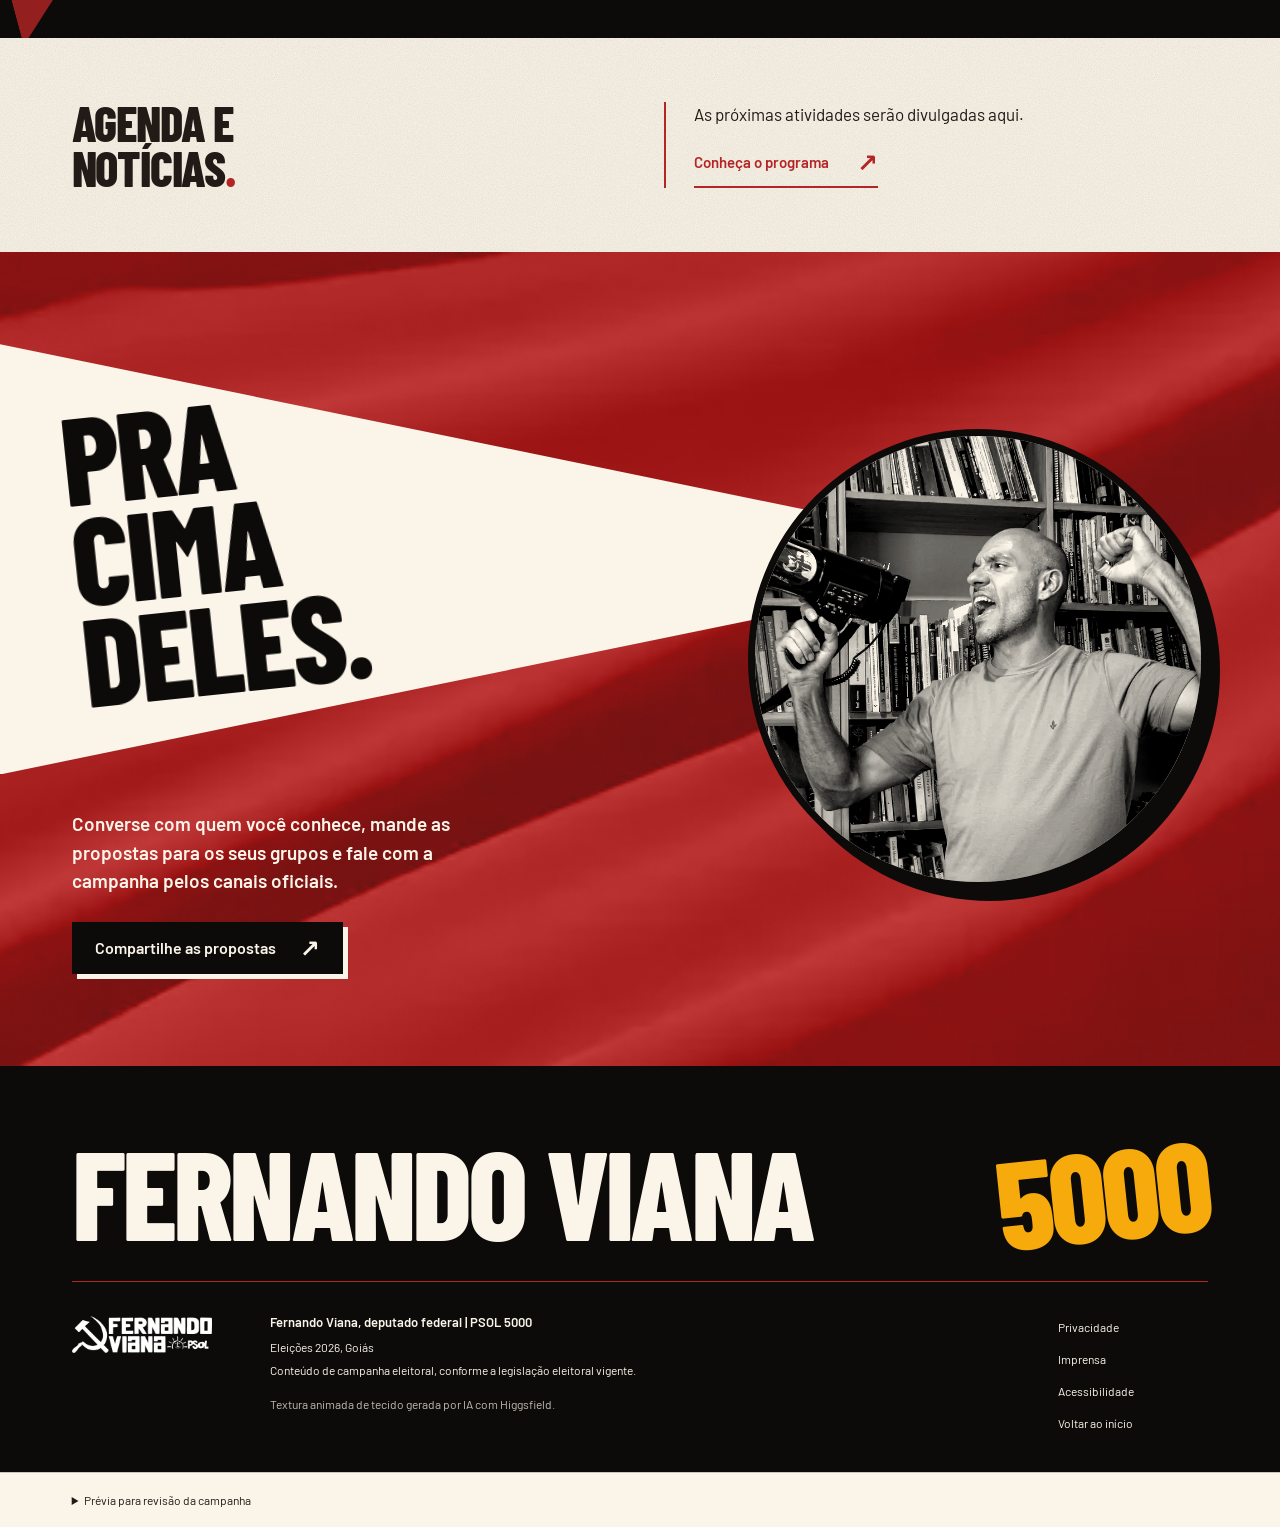
==== commit 888d7525: "Versao 2 vira o site principal na raiz; versao 1 continua em versao-1/ Pagina de escolha sai. versao" ====
--- a/index.html
+++ b/index.html
@@ -1,149 +1,166 @@
 <!doctype html>
-<html lang="pt-BR">
+<html lang="pt-BR" class="sem-js">
 <head>
 <meta charset="utf-8">
 <meta name="viewport" content="width=device-width, initial-scale=1">
-<title>Fernando Viana 5000 — escolha a versão do site</title>
-<meta name="description" content="Duas versões do site de Fernando Viana 5000 para a campanha comparar e escolher.">
+<title>Fernando Viana 5000 | Deputado federal por Goiás</title>
+<meta name="description" content="Fernando Viana, candidato a deputado federal pelo PSOL em Goiás, número 5000. Conheça as dez propostas da Bancada da Esquerda Radical.">
+
+<meta property="og:type" content="website">
+<meta property="og:locale" content="pt_BR">
+<meta property="og:title" content="Fernando Viana 5000 | Deputado federal por Goiás">
+<meta property="og:description" content="Fernando Viana, candidato a deputado federal pelo PSOL em Goiás, número 5000. Conheça as dez propostas da Bancada da Esquerda Radical.">
+
+<meta property="og:image:width" content="1200">
+<meta property="og:image:height" content="630">
+<meta name="twitter:card" content="summary_large_image">
+<meta name="theme-color" content="#960F16">
 <meta name="robots" content="noindex, nofollow">
-<meta name="theme-color" content="#960f16">
 <link rel="icon" href="favicon-32.png" sizes="32x32">
 <link rel="apple-touch-icon" href="apple-touch-icon.png">
-<link rel="preload" href="assets/fontes/league-spartan-latin-800-normal.woff2" as="font" type="font/woff2" crossorigin>
+<link rel="preload" href="assets/fontes/barlow-condensed-latin-800-normal.woff2" as="font" type="font/woff2" crossorigin>
 <link rel="preload" href="assets/fontes/barlow-latin-400-normal.woff2" as="font" type="font/woff2" crossorigin>
-<style>
-@font-face{font-family:"League Spartan";src:url(assets/fontes/league-spartan-latin-800-normal.woff2) format("woff2");font-weight:800;font-display:swap}
-@font-face{font-family:"Barlow Condensed";src:url(assets/fontes/barlow-condensed-latin-800-normal.woff2) format("woff2");font-weight:800;font-display:swap}
-@font-face{font-family:Barlow;src:url(assets/fontes/barlow-latin-400-normal.woff2) format("woff2");font-weight:400;font-display:swap}
-@font-face{font-family:Barlow;src:url(assets/fontes/barlow-latin-600-normal.woff2) format("woff2");font-weight:600;font-display:swap}
+<link rel="stylesheet" href="styles.css">
+<link rel="stylesheet" href="laboratorio.css">
+<script>document.documentElement.classList.replace('sem-js','com-js')</script>
+<script src="app.js" defer></script>
+<script src="laboratorio.js" defer></script>
+</head>
+<body class="laboratorio">
 
-:root{
-  --vinho:#960f16;--vermelho:#b42525;--amarelo:#f6aa0c;--creme:#f6e9ce;
-  --tinta:#211a17;--papel:#fbf5e9;--preto:#0d0b0a;
-  --linha:rgb(33 26 23 / .22);
-  --titulo:"League Spartan","Arial Black",sans-serif;
-  --display:"Barlow Condensed","Arial Narrow",sans-serif;
-  --texto:Barlow,system-ui,sans-serif;
-  --margem:clamp(20px,5.6vw,72px);
-  --grao:url("data:image/svg+xml,%3Csvg xmlns='http://www.w3.org/2000/svg' width='220' height='220'%3E%3Cfilter id='n'%3E%3CfeTurbulence type='fractalNoise' baseFrequency='.9' numOctaves='2' stitchTiles='stitch'/%3E%3CfeColorMatrix values='0 0 0 0 0 0 0 0 0 0 0 0 0 0 0 0 0 0 .09 0'/%3E%3C/filter%3E%3Crect width='100%25' height='100%25' filter='url(%23n)'/%3E%3C/svg%3E");
-}
-*{box-sizing:border-box}
-html{-webkit-text-size-adjust:100%}
-body{
-  margin:0;background:var(--papel);color:var(--tinta);
-  font:400 17px/1.6 var(--texto);
-  padding:var(--margem) var(--margem) calc(var(--margem) * 1.6);
-}
-body::before{content:"";position:fixed;inset:0;background-image:var(--grao);pointer-events:none;z-index:0;opacity:.7}
-.folha{position:relative;z-index:1;max-width:1080px;margin:0 auto}
+<a class="pular" href="#conteudo">Pular para o conteúdo</a>
+<header class="topo">
+  <div class="topo__barra">
+    <a class="topo__marca" href="#inicio" aria-label="Fernando Viana, início">
+      <img src="assets/marca/assinatura-horizontal-preta.webp" alt="" width="300" height="79">
+    </a>
+    <nav class="topo__nav" id="menu" aria-label="Seções do site">
+      <a href="#conheca">Conheça</a>
+      <a href="#propostas">Propostas</a>
+      <a href="#agenda">Agenda</a>
+      <a class="topo__nav-apoie" href="#apoie">Apoie</a>
+    </nav>
+    <a class="botao botao--apoie" href="#apoie">Apoie <span aria-hidden="true">↗</span></a>
+    <button class="movimento" type="button" aria-label="Pausar movimento" title="Pausar movimento" aria-pressed="false" hidden><span class="movimento__icone" aria-hidden="true">Ⅱ</span><span class="sr-only movimento__texto">Pausar movimento</span></button>
+    <button class="topo__menu" type="button" aria-expanded="false" aria-controls="menu" hidden>
+      <span class="topo__menu-icone" aria-hidden="true"></span><span class="topo__menu-texto">Menu</span>
+    </button>
+  </div>
+</header>
+<main id="conteudo">
+<section class="hero" id="inicio" aria-labelledby="hero-titulo">
+  <div class="hero__plano-grafico" aria-hidden="true"><div class="tecido"><video muted loop playsinline preload="none" tabindex="-1" data-lab-video="assets/video/tecido-loop.mp4"></video></div></div>
+  <div class="hero__texto">
+    <div class="hero__identidade">
+      <p class="hero__nome">Fernando Viana</p>
+      <p class="hero__cargo">Deputado federal por Goiás</p>
+    </div>
+    <h1 id="hero-titulo" class="hero__lema"><span class="sr-only">Fernando Viana. Para Goiás contra-atacar.</span><span class="hero__linha hero__linha--primeira" aria-hidden="true">Para Goiás</span><span class="hero__linha hero__linha--segunda" aria-hidden="true">Contra-</span><span class="hero__linha hero__linha--terceira" aria-hidden="true">atacar<span class="hero__ponto">.</span></span></h1>
+    <p class="hero__proposta">Revogar a contrarreforma trabalhista e reorganizar direitos, jornada e renda.</p>
+    <div class="hero__acoes">
+      <a class="botao botao--creme" href="#propostas">Conheça as propostas <span aria-hidden="true">↗</span></a>
+      <a class="hero__apoie" href="#apoie">Faça parte <span aria-hidden="true">↗</span></a>
+    </div>
+  </div>
+  <div class="hero__foto">
+    <span class="hero__marginal" aria-hidden="true">FERNANDO VIANA / DEPUTADO FEDERAL</span>
+    <div class="hero__sol" aria-hidden="true"></div>
+    <div class="hero__orbita" aria-hidden="true"><i></i></div>
+    <div class="hero__reticula" aria-hidden="true"></div>
+    <picture class="hero__img"><source media="(max-width: 1023px)" type="image/webp" srcset="assets/img/hero-mobile-rec-480.webp 480w, assets/img/hero-mobile-rec-800.webp 800w, assets/img/hero-mobile-rec-1200.webp 1200w" sizes="100vw"><source type="image/webp" srcset="assets/img/hero-rec-480.webp 480w, assets/img/hero-rec-800.webp 800w, assets/img/hero-rec-1200.webp 1200w" sizes="(max-width: 1023px) 100vw, 50vw"><img src="assets/img/hero-rec-800.webp" alt="Fernando Viana sorri e ergue o punho fechado, de camiseta preta." width="800" height="933" fetchpriority="high" decoding="async"></picture>
+    <div class="hero__voto"><span class="hero__voto-numero">5000</span><span class="hero__voto-legenda">PSOL / Goiás</span></div>
+  </div>
+  <div class="hero__cunha" aria-hidden="true"></div>
+  <a class="hero__desca" href="#conheca"><span>Conheça Fernando</span><span aria-hidden="true">↓</span></a>
+</section>
 
-.selo{
-  display:inline-block;font:800 13px/1 var(--display);letter-spacing:.14em;text-transform:uppercase;
-  background:var(--vinho);color:var(--creme);padding:8px 12px;transform:rotate(-2deg)
-}
-h1{
-  font:800 clamp(34px,7vw,64px)/.95 var(--titulo);letter-spacing:-.02em;
-  margin:26px 0 0;max-width:15ch;text-transform:uppercase
-}
-h1 .ponto{color:var(--vermelho)}
-.linha-fina{
-  margin:18px 0 0;max-width:56ch;font-size:clamp(17px,2.1vw,20px)
-}
-.regua{height:5px;background:var(--tinta);margin:34px 0 0;max-width:120px}
+<section class="manifesto-curto" aria-label="Posicionamento" data-anima>
+  <p>Por uma esquerda que não teme dizer seu nome<span aria-hidden="true">.</span></p>
+  <a class="manifesto-curto__link" href="#propostas">O nosso programa <span aria-hidden="true">↘</span></a>
+</section>
 
-.grade{
-  display:grid;grid-template-columns:repeat(auto-fit,minmax(300px,1fr));
-  gap:clamp(20px,3vw,34px);margin:clamp(32px,5vw,52px) 0 0;padding:0;list-style:none
-}
-.cartao{
-  display:flex;flex-direction:column;background:#fff;
-  border:2px solid var(--tinta);box-shadow:8px 8px 0 var(--tinta);
-  overflow:hidden
-}
-.cartao__capa{position:relative;margin:0;background:var(--preto);aspect-ratio:4/3;overflow:hidden}
-.cartao__capa img{width:100%;height:100%;object-fit:cover;object-position:50% 22%;display:block;filter:saturate(1.05)}
-.cartao__tag{
-  position:absolute;left:0;top:14px;z-index:2;
-  font:800 12px/1 var(--display);letter-spacing:.14em;text-transform:uppercase;
-  color:var(--preto);background:var(--amarelo);padding:7px 12px
-}
-.cartao__corpo{display:flex;flex-direction:column;flex:1;padding:22px clamp(18px,2.4vw,26px) 24px;gap:12px}
-.cartao h2{
-  font:800 clamp(21px,2.6vw,26px)/1.08 var(--titulo);margin:0;text-transform:uppercase;letter-spacing:-.01em
-}
-.cartao p{margin:0;font-size:16px}
-.cartao ul{margin:2px 0 0;padding:0 0 0 1.1em;font-size:15.5px;color:rgb(33 26 23 / .84)}
-.cartao li{margin:5px 0}
-.cartao__acao{margin-top:auto;padding-top:18px}
-.botao{
-  display:inline-flex;align-items:center;gap:10px;
-  font:800 16px/1 var(--display);letter-spacing:.1em;text-transform:uppercase;
-  background:var(--vinho);color:var(--creme);text-decoration:none;
-  padding:15px 22px;border:2px solid var(--vinho);transition:background .15s,color .15s,transform .15s
-}
-.botao:hover,.botao:focus-visible{background:var(--creme);color:var(--vinho);transform:translate(-2px,-2px)}
+<section class="conheca" id="conheca" aria-labelledby="conheca-titulo" data-anima>
+  <figure class="conheca__foto">
+    <span class="conheca__carimbo" aria-hidden="true">PSOL<br><b>5000</b><br>GOIÁS</span>
+    <div class="conheca__quadrado" aria-hidden="true"></div>
+    <picture class=""><source type="image/webp" srcset="assets/img/conheca-rec-480.webp 480w, assets/img/conheca-rec-800.webp 800w, assets/img/conheca-rec-1200.webp 1200w" sizes="(max-width: 767px) 100vw, 40vw"><img src="assets/img/conheca-rec-800.webp" alt="Fernando Viana sentado, de braços cruzados, sorrindo para a câmera." width="800" height="1000" loading="lazy" decoding="async"></picture>
+    
+  </figure>
+  <div class="conheca__texto">
+    <p class="rotulo">Conheça Fernando</p>
+    <h2 id="conheca-titulo">Fernando Viana<span class="ponto" aria-hidden="true">.</span></h2>
+    <p class="conheca__resumo">Fernando Viana é candidato a deputado federal por Goiás pelo PSOL, com o número 5000. Sua candidatura apresenta as dez propostas da Bancada da Esquerda Radical.</p>
+    <p></p>
+    
+    <a class="link-seta" href="#propostas">Leia as propostas <span aria-hidden="true">↗</span></a>
+    <p class="conheca__identificacao">Deputado federal / PSOL / 5000</p>
+  </div>
+</section>
 
-.nota{
-  margin:clamp(36px,5vw,56px) 0 0;padding-top:22px;border-top:2px solid var(--linha);
-  font-size:15px;color:rgb(33 26 23 / .78);max-width:62ch
-}
-.nota strong{font-weight:600;color:var(--tinta)}
+<section class="propostas" id="propostas" aria-labelledby="propostas-titulo">
+  <div class="propostas__layout">
+    <div class="propostas__cabeca">
+      <p class="rotulo">O programa</p>
+      <h2 id="propostas-titulo">Dez propostas para contra-atacar</h2>
+      <div class="propostas__dez" aria-hidden="true">10<span>propostas.<br>uma posição.</span></div>
+      <p>Dez propostas da Bancada da Esquerda Radical, apresentadas no material da candidatura. Organizadas em quatro eixos, com a numeração do programa original.</p>
+      <p class="propostas__fonte"><a href="https://bancadaesquerdaradical.com.br/" rel="noopener" target="_blank" aria-label="bancadaesquerdaradical.com.br (abre em nova aba)">Leia o manifesto completo ↗</a></p>
+    </div>
+    <div class="propostas__conteudo">
+      <div class="propostas__controle"><span>Quatro eixos de atuação</span><button class="expandir" type="button" hidden>Abrir todas <span aria-hidden="true">+</span></button></div>
+      <div class="propostas__eixos"><details class="eixo" id="eixo-1" open><summary><span class="eixo__nome">Trabalho e proteção social</span><span class="eixo__quantidade">2 propostas</span><span class="eixo__sinal" aria-hidden="true"></span></summary><ol class="eixo__lista" aria-label="Pontos do programa original"><li value="2"><span class="proposta__num" aria-hidden="true">02</span><p>Revogar a contrarreforma trabalhista e reorganizar direitos, jornada e renda.</p></li><li value="3"><span class="proposta__num" aria-hidden="true">03</span><p>Revogar a contrarreforma da Previdência e reconstruir a proteção social.</p></li></ol></details><details class="eixo" id="eixo-2"><summary><span class="eixo__nome">Orçamento, juros e impostos</span><span class="eixo__quantidade">3 propostas</span><span class="eixo__sinal" aria-hidden="true"></span></summary><ol class="eixo__lista" aria-label="Pontos do programa original"><li value="1"><span class="proposta__num" aria-hidden="true">01</span><p>Revogar o novo teto de gastos e instituir o regime de planejamento orçamentário por metas sociais, ambientais e de soberania.</p></li><li value="4"><span class="proposta__num" aria-hidden="true">04</span><p>Acabar com a autonomia do Banco Central, combater o endividamento ilegítimo das famílias e reorganizar juros, crédito, câmbio e capitais.</p></li><li value="5"><span class="proposta__num" aria-hidden="true">05</span><p>Reduzir a carga tributária paga pelos mais pobres e tributar a renda e a riqueza dos mais ricos nos padrões internacionais.</p></li></ol></details><details class="eixo" id="eixo-3"><summary><span class="eixo__nome">Indústria, energia e patrimônio público</span><span class="eixo__quantidade">3 propostas</span><span class="eixo__sinal" aria-hidden="true"></span></summary><ol class="eixo__lista" aria-label="Pontos do programa original"><li value="6"><span class="proposta__num" aria-hidden="true">06</span><p>Reverter a desindustrialização e construir o sistema nacional verde e soberano de inovação.</p></li><li value="7"><span class="proposta__num" aria-hidden="true">07</span><p>Reestatizar setores estratégicos, garantir soberania energética e criar a Terrabras.</p></li><li value="9"><span class="proposta__num" aria-hidden="true">09</span><p>Substituir o Programa Nacional de Desestatização e o processo de privatização nos estados e municípios por um programa nacional de reestatização coordenado pelo governo federal.</p></li></ol></details><details class="eixo" id="eixo-4"><summary><span class="eixo__nome">Comida barata e soberania comercial</span><span class="eixo__quantidade">2 propostas</span><span class="eixo__sinal" aria-hidden="true"></span></summary><ol class="eixo__lista" aria-label="Pontos do programa original"><li value="8"><span class="proposta__num" aria-hidden="true">08</span><p>Garantir comida barata com reforma agrária, Conab forte e regulação de preços.</p></li><li value="10"><span class="proposta__num" aria-hidden="true">10</span><p>Rejeitar o acordo Mercosul–União Europeia e reconstruir a soberania comercial.</p></li></ol></details></div>
+    </div>
+  </div>
+</section>
 
-:where(a):focus-visible{outline:3px solid var(--vinho);outline-offset:3px}
-@media (prefers-reduced-motion:reduce){*{transition:none!important}}
-</style>
-</head>
-<body>
-<main class="folha">
-  <p class="selo">Prévia interna — não divulgar</p>
-  <h1>Escolha a versão do site<span class="ponto">.</span></h1>
-  <p class="linha-fina">Duas propostas para o site de Fernando Viana 5000. Mesmo conteúdo, mesmas propostas, mesmas fotos — o que muda é o tratamento visual. Abra as duas e diga qual fica.</p>
-  <div class="regua" aria-hidden="true"></div>
+<section class="citacao" aria-label="Citação" data-anima><div class="citacao__cunha" aria-hidden="true"></div><span class="citacao__aspas" aria-hidden="true">“</span><figure><blockquote><p><span class="citacao__abertura">A vida é bela.</span> Que as gerações futuras a limpem de todo mal, de toda opressão e de toda violência, e a desfrutem plenamente.</p></blockquote><figcaption><span class="citacao__autor">Leon Trótski</span> Testamento, 27 de fevereiro de 1940</figcaption></figure></section>
+<section class="agenda" id="agenda" aria-labelledby="agenda-titulo">
+  <div class="agenda__cabeca"><h2 id="agenda-titulo">Agenda e notícias<span class="ponto" aria-hidden="true">.</span></h2></div>
+  <div class="agenda__lista"><div class="agenda__espera"><p>As próximas atividades serão divulgadas aqui.</p><a class="link-seta" href="#propostas">Conheça o programa <span aria-hidden="true">↗</span></a></div></div>
+</section>
 
-  <ul class="grade">
-    <li class="cartao">
-      <figure class="cartao__capa">
-        <span class="cartao__tag">Versão 1</span>
-        <picture>
-          <source type="image/webp" srcset="assets/img/hero-480.webp 480w, assets/img/hero-800.webp 800w, assets/img/hero-1200.webp 1200w" sizes="(max-width:700px) 100vw, 50vw">
-          <img src="assets/img/hero-800.jpg" alt="Prévia da versão 1: Fernando Viana ergue o punho fechado." width="800" height="1000" loading="lazy" decoding="async">
-        </picture>
-      </figure>
-      <div class="cartao__corpo">
-        <h2>Direta</h2>
-        <p>Cartaz limpo. A foto inteira, o lema em uma linha, sem movimento.</p>
-        <ul>
-          <li>Página estática, sem animação</li>
-          <li>Carrega mais leve no celular</li>
-          <li>Leitura imediata, zero distração</li>
-        </ul>
-        <p class="cartao__acao"><a class="botao" href="versao-1/">Abrir versão 1 <span aria-hidden="true">↗</span></a></p>
+<section class="apoie" id="apoie" aria-labelledby="apoie-titulo" data-anima>
+  <div class="apoie__tecido tecido" aria-hidden="true"><video muted loop playsinline preload="none" tabindex="-1" data-lab-video="assets/video/tecido-loop.mp4"></video></div>
+  <div class="apoie__grito">
+    <div class="apoie__cone" aria-hidden="true"></div>
+    <h2 id="apoie-titulo">Pra cima deles.</h2>
+  </div>
+  <div class="apoie__ondas" aria-hidden="true"><span></span><span></span><span></span></div>
+  <div class="apoie__disco">
+    <picture class="apoie__foto"><source type="image/webp" srcset="assets/img/apoie-480.webp 480w, assets/img/apoie-800.webp 800w, assets/img/apoie-1040.webp 1040w" sizes="(max-width: 767px) 80vw, 40vw"><img src="assets/img/apoie-800.jpg" alt="Fernando Viana grita num megafone e ergue o punho, diante de uma estante cheia de livros." width="800" height="1000" loading="lazy" decoding="async"></picture>
+  </div>
+  <div class="apoie__painel">
+    <div class="apoie__texto">
+      <p>Converse com quem você conhece, mande as propostas para os seus grupos e fale com a campanha pelos canais oficiais.</p>
+      <div class="apoie__acoes">
+        <a class="botao botao--escuro" href="https://wa.me/?text=Fernando%20Viana%205000%2C%20deputado%20federal%20pelo%20PSOL%20em%20Goi%C3%A1s.%20Conhe%C3%A7a%20as%20dez%20propostas%3A%20https%3A//bancadaesquerdaradical.com.br/" rel="noopener" target="_blank">Compartilhe as propostas <span aria-hidden="true">↗</span></a>
       </div>
-    </li>
-
-    <li class="cartao">
-      <figure class="cartao__capa">
-        <span class="cartao__tag">Versão 2</span>
-        <picture>
-          <source type="image/webp" srcset="assets/img/hero-rec-480.webp 480w, assets/img/hero-rec-800.webp 800w, assets/img/hero-rec-1200.webp 1200w" sizes="(max-width:700px) 100vw, 50vw">
-          <img src="assets/img/hero-rec-800.webp" alt="Prévia da versão 2: Fernando Viana recortado sobre composição gráfica." width="800" height="933" loading="lazy" decoding="async">
-        </picture>
-      </figure>
-      <div class="cartao__corpo">
-        <h2>Laboratório visual</h2>
-        <p>Mesma estrutura, tratamento de cartaz de rua: recorte, camadas e movimento.</p>
-        <ul>
-          <li>Foto recortada sobre composição gráfica</li>
-          <li>Lema quebrado em três linhas, carimbo e órbita</li>
-          <li>Textura de tecido em vídeo e animação de entrada</li>
-          <li>Botão para pausar o movimento</li>
-        </ul>
-        <p class="cartao__acao"><a class="botao" href="versao-2/">Abrir versão 2 <span aria-hidden="true">↗</span></a></p>
-      </div>
-    </li>
-  </ul>
-
-  <p class="nota"><strong>Sobre esta página.</strong> As duas versões são o site completo e navegável, não maquete: dá para percorrer propostas, agenda, apoio e as páginas de acessibilidade, imprensa e privacidade. Ambas estão marcadas como prévia e com <code>noindex, nofollow</code> — não aparecem em buscador.</p>
+      
+    </div>
+  </div>
+</section>
 </main>
+<footer class="rodape">
+  <div class="rodape__assinatura" aria-hidden="true"><span>FERNANDO VIANA</span><span>5000</span></div>
+  <div class="rodape__grade">
+    <img class="rodape__marca" src="assets/marca/assinatura-horizontal-branca.webp" alt="" width="400" height="106" loading="lazy">
+    <div class="rodape__legal">
+      <p class="rodape__id">Fernando Viana, deputado federal | PSOL 5000</p>
+      <p>Eleições 2026, Goiás</p>
+      
+      
+      <p>Conteúdo de campanha eleitoral, conforme a legislação eleitoral vigente.</p>
+      <p class="rodape__credito-visual">Textura animada de tecido gerada por IA com Higgsfield.</p>
+      
+    </div>
+    <nav class="rodape__links" aria-label="Informações do site">
+      <a href="privacidade.html">Privacidade</a>
+      <a href="imprensa.html">Imprensa</a>
+      <a href="acessibilidade.html">Acessibilidade</a>
+      <a href="#inicio">Voltar ao início</a>
+    </nav>
+  </div>
+</footer>
+<aside class="revisao" aria-label="Status desta versão"><details><summary>Prévia para revisão da campanha</summary><p>Esta versão ainda não está pronta para publicação. Informações a confirmar:</p><ul><li>conheca.bio: biografia curta, até 900 caracteres, com fatos checáveis</li><li>agenda.itens: 1 a 3 itens reais com data, título e link (agenda, notícia ou entrevista)</li><li>contato: e-mail, WhatsApp ou Instagram oficiais</li><li>candidato.federacao_ou_coligacao: federação ou coligação (deixe vazio se não houver)</li><li>candidato.nome_civil: nome civil completo</li><li>legal.cnpj: CNPJ de campanha</li><li>legal.responsavel_site: quem desenvolveu e mantém o site</li><li>legal.hospedagem: provedor de hospedagem (conferir regra de hospedagem no país)</li><li>site.url: domínio final (necessário para canonical e prévia no WhatsApp)</li></ul></details></aside>
 </body>
 </html>
--- a/styles.css
+++ b/styles.css
@@ -0,0 +1,395 @@
+/* Fernando Viana. Cartaz político digital: tipografia, fotografia e vermelho. */
+@font-face{font-family:"League Spartan";src:url(assets/fontes/league-spartan-latin-800-normal.woff2) format("woff2");font-weight:800;font-display:swap}
+@font-face{font-family:Barlow;src:url(assets/fontes/barlow-latin-400-normal.woff2) format("woff2");font-weight:400;font-display:swap}
+@font-face{font-family:Barlow;src:url(assets/fontes/barlow-latin-600-normal.woff2) format("woff2");font-weight:600;font-display:swap}
+@font-face{font-family:"Barlow Condensed";src:url(assets/fontes/barlow-condensed-latin-800-normal.woff2) format("woff2");font-weight:800;font-display:swap}
+:root{
+  --vinho:#960f16;--vermelho:#b42525;--amarelo:#f6aa0c;--creme:#f6e9ce;
+  --tinta:#211a17;--papel:#fbf5e9;--linha:rgb(33 26 23 / .22);
+  --fonte-display:"Barlow Condensed","Arial Narrow",sans-serif;
+  --fonte-titulo:"League Spartan","Arial Black",sans-serif;
+  --fonte-texto:Barlow,system-ui,sans-serif;
+  --topo-h:64px;--margem:clamp(20px,5.6vw,88px);--largura:1280px;
+  --miolo:max(var(--margem),calc((100% - var(--largura))/2));
+  --secao:clamp(64px,8vw,116px);--foco:var(--vinho);
+}
+*,*::before,*::after{box-sizing:border-box}
+html{-webkit-text-size-adjust:100%;scroll-padding-top:calc(var(--topo-h) + 24px);color-scheme:light}
+body{margin:0;background:var(--papel);color:var(--tinta);font:400 18px/1.6 var(--fonte-texto)}
+::selection{background:var(--amarelo);color:var(--tinta)}
+img{display:block;max-width:100%;height:auto}
+picture{display:block}
+button,a{-webkit-tap-highlight-color:transparent;touch-action:manipulation}
+button{font:inherit;cursor:pointer}
+button[hidden],[hidden]{display:none!important}
+a{color:inherit;text-underline-offset:5px;text-decoration-thickness:1px}
+a:hover{text-decoration-thickness:2px}
+h1,h2,h3,p,figure{margin:0}
+h1,h2,h3{font-weight:800;text-wrap:balance}
+h1,h2{font-family:var(--fonte-display);text-transform:uppercase;line-height:.93;letter-spacing:-.025em}
+h2{font-size:clamp(48px,5.7vw,80px)}
+h3{font:800 25px/1.15 var(--fonte-titulo);letter-spacing:-.035em}
+p+p{margin-top:20px}
+:focus-visible{outline:3px solid var(--foco);outline-offset:5px}
+.sr-only{position:absolute;width:1px;height:1px;padding:0;margin:-1px;overflow:hidden;clip:rect(0,0,0,0);white-space:nowrap;border:0}
+.pular{position:fixed;left:16px;top:-120px;z-index:100;background:var(--tinta);color:var(--papel);padding:12px 18px}
+.pular:focus{top:8px}
+.rotulo{font:600 13px/1.4 var(--fonte-texto);letter-spacing:.12em;text-transform:uppercase;margin-bottom:22px}
+.ponto{color:var(--vermelho)}
+.botao{display:inline-flex;align-items:center;justify-content:space-between;gap:24px;min-height:52px;padding:14px 22px;border:1px solid transparent;border-radius:0;font:600 16px/1.2 var(--fonte-texto);text-decoration:none;transition:background-color .18s,color .18s,transform .18s}
+.botao span{font-size:24px;line-height:.8;transition:transform .18s}
+.botao:hover span{transform:translate(2px,-2px)}
+.botao:active{transform:translateY(1px)}
+.botao--creme{background:var(--papel);color:var(--tinta)}
+.botao--creme:hover{background:var(--amarelo)}
+.botao--escuro,.botao--apoie{background:var(--tinta);color:var(--papel)}
+.botao--escuro:hover,.botao--apoie:hover{background:var(--vinho)}
+.link-seta{display:inline-flex;align-items:center;gap:28px;min-height:44px;font-weight:600;text-decoration:none;border-bottom:1px solid currentColor;padding:4px 0}
+.link-seta span{font-size:25px;transition:transform .18s}
+.link-seta:hover span{transform:translate(2px,-2px)}
+/* Marca pequena, identificação forte na abertura. */
+.topo{position:sticky;top:0;z-index:50;background:var(--papel);border-bottom:1px solid var(--linha)}
+.topo__barra{height:calc(var(--topo-h) - 1px);padding-inline:var(--miolo);display:flex;align-items:center;gap:32px}
+.topo__marca{margin-right:auto;flex-shrink:0;display:flex;align-items:center;min-height:44px}
+.topo__marca img{width:156px;height:auto}
+.topo__nav{display:flex;gap:22px;align-items:center}
+.topo__nav a{font:600 13px/1 var(--fonte-texto);letter-spacing:.055em;text-transform:uppercase;text-decoration:none;display:flex;align-items:center;min-height:44px}
+.topo__nav a:hover{color:var(--vinho);text-decoration:underline;text-underline-offset:7px}
+.topo__nav-apoie{display:none!important}
+.botao--apoie{min-height:42px;padding:9px 18px;gap:24px;font-size:14px}
+.topo__menu{display:none;align-items:center;justify-content:center;gap:8px;min-width:44px;min-height:44px;padding:0 4px;border:0;background:transparent;color:var(--tinta);font-size:13px;font-weight:600}
+.topo__menu-icone{position:relative;display:block;width:19px;height:2px;background:currentColor}
+.topo__menu-icone::before,.topo__menu-icone::after{content:"";position:absolute;left:0;width:19px;height:2px;background:currentColor;transition:transform .18s}
+.topo__menu-icone::before{top:-6px}.topo__menu-icone::after{top:6px}
+.topo__menu[aria-expanded=true] .topo__menu-icone{background:transparent}
+.topo__menu[aria-expanded=true] .topo__menu-icone::before{transform:translateY(6px) rotate(45deg)}
+.topo__menu[aria-expanded=true] .topo__menu-icone::after{transform:translateY(-6px) rotate(-45deg)}
+/* ===== Linguagem construtivista: papel, vermelho, preto; diagonal única de -6deg; fotomontagem. ===== */
+:root{--preto:#0d0b0a;--carmim:#e2483d;--ang:-6deg;
+  /* grão de papel de lambe-lambe: ruído SVG de 0,4 KB, sem bitmap */
+  --grao:url("data:image/svg+xml,%3Csvg xmlns='http://www.w3.org/2000/svg' width='220' height='220'%3E%3Cfilter id='n'%3E%3CfeTurbulence type='fractalNoise' baseFrequency='.9' numOctaves='2' stitchTiles='stitch'/%3E%3CfeColorMatrix values='0 0 0 0 0 0 0 0 0 0 0 0 0 0 0 0 0 0 .09 0'/%3E%3C/filter%3E%3Crect width='100%25' height='100%25' filter='url(%23n)'/%3E%3C/svg%3E")}
+body{background-image:var(--grao)}
+.topo{border-bottom:3px solid var(--preto)}
+.topo__barra{height:calc(var(--topo-h) - 3px)}
+.botao--escuro,.botao--apoie{background:var(--preto)}
+.botao--apoie:hover{background:var(--vermelho)}
+
+/* Abertura: sol vermelho atrás da cabeça, retrato multiplicado no papel, cunha preta, tarja do número. */
+.hero{--foco:var(--amarelo);position:relative;isolation:isolate;overflow:hidden;display:grid;grid-template-columns:1.08fr 1fr;min-height:min(86svh,820px);
+  background:linear-gradient(98deg,var(--vermelho) 0 50.5%,var(--preto) 50.5% 51.3%,var(--papel) 51.3%);color:var(--papel)}
+.hero__texto{position:relative;z-index:3;padding:56px 40px 60px max(var(--margem),calc((100vw - var(--largura))/2));display:flex;flex-direction:column;align-items:flex-start;justify-content:center}
+.hero__identidade{border-left:4px solid var(--preto);padding-left:15px;margin-bottom:64px}
+.hero__nome{font:800 clamp(22px,2.05vw,30px)/1 var(--fonte-titulo);letter-spacing:-.035em}
+.hero__cargo{margin-top:6px;font-size:14px;line-height:1.35}
+.hero__lema{font-size:clamp(76px,8.4vw,128px);line-height:.84;letter-spacing:-.02em;text-wrap:initial;transform:rotate(var(--ang));transform-origin:0 100%;text-shadow:5px 5px 0 var(--preto)}
+.hero__proposta{max-width:34ch;margin-top:36px;font-size:19px;line-height:1.45;font-weight:600}
+.hero__acoes{display:flex;flex-wrap:wrap;align-items:center;gap:16px 26px;margin-top:28px}
+.hero .botao--creme{background:var(--preto);color:var(--papel)}
+.hero .botao--creme:hover{background:var(--amarelo);color:var(--preto)}
+.hero__apoie{font-size:15px;font-weight:600;min-height:44px;display:flex;align-items:center;gap:12px;text-decoration:none;border-bottom:2px solid var(--papel)}
+.hero__foto{position:relative;min-width:0;display:flex;align-items:flex-end;justify-content:center;color:var(--tinta)}
+.hero__sol{position:absolute;z-index:0;top:6%;left:50%;width:min(78%,560px);aspect-ratio:1;border-radius:50%;background:var(--carmim);translate:-46% 0}
+.hero__reticula{position:absolute;z-index:0;right:0;bottom:0;width:62%;height:58%;background-image:radial-gradient(var(--preto) 30%,transparent 32%);background-size:10px 10px;
+  -webkit-mask-image:linear-gradient(315deg,#000 0,transparent 62%);mask-image:linear-gradient(315deg,#000 0,transparent 62%);opacity:.55}
+.hero__img{position:absolute;inset:0;z-index:1} /* foto recortada: o sol fica atrás, sem tingir o rosto */
+.hero__img img{width:100%;height:100%;object-fit:cover;object-position:50% 6%;}
+.hero__cunha{position:absolute;z-index:2;top:37%;left:40%;width:20.5%;height:72px;background:var(--preto);clip-path:polygon(0 0,100% 50%,0 100%);pointer-events:none}
+.hero__voto{position:relative;z-index:3;margin:0 -4% 34px 0;padding:14px 8% 8px 28px;display:flex;align-items:flex-end;gap:16px;align-self:flex-end;margin-left:auto;background:var(--preto);color:var(--papel);transform:rotate(var(--ang));transform-origin:100% 100%}
+.hero__voto-numero{font:800 clamp(104px,11vw,172px)/.8 var(--fonte-display);letter-spacing:-.03em}
+.hero__voto-legenda{font:600 13px/1.4 var(--fonte-texto);writing-mode:vertical-rl;white-space:nowrap;text-transform:uppercase;letter-spacing:.12em;color:var(--amarelo);padding-bottom:6px}
+@media(prefers-reduced-motion:no-preference){
+  .hero__sol{animation:nasce .9s cubic-bezier(.2,.8,.2,1) both}
+  .hero__cunha{animation:fura .7s cubic-bezier(.2,.8,.2,1) .35s both}
+  .hero__voto{animation:tarja .6s cubic-bezier(.2,.8,.2,1) .55s both}
+  @keyframes nasce{from{scale:.2;opacity:0}}
+  @keyframes fura{from{translate:-120% 0}}
+  @keyframes tarja{from{translate:110% 0}}
+}
+
+/* Palavra de ordem: tarja preta. */
+.manifesto-curto{display:grid;grid-template-columns:1fr auto;gap:48px;align-items:end;background:var(--preto);color:var(--papel);padding:44px var(--miolo) 46px;--foco:var(--amarelo)}
+.manifesto-curto>p{font:800 clamp(30px,3.6vw,54px)/1 var(--fonte-display);text-transform:uppercase;max-width:26ch;text-wrap:balance}
+.manifesto-curto>p>span{color:var(--vermelho)}
+.manifesto-curto__link{display:flex;gap:18px;align-items:center;font-size:14px;font-weight:600;text-decoration:none;min-height:44px;white-space:nowrap;color:var(--amarelo)}
+.manifesto-curto__link span{font-size:34px}
+
+/* Conheça: retrato colado sobre quadrado vermelho girado. */
+.conheca{display:grid;grid-template-columns:5fr 6fr;gap:clamp(48px,8vw,128px);align-items:center;padding:var(--secao) var(--miolo);overflow:hidden}
+.conheca__foto{position:relative;max-width:440px;isolation:isolate}
+.conheca__quadrado{position:absolute;z-index:-1;inset:9% -7% -5% 12%;background:var(--carmim);transform:rotate(calc(var(--ang) * -1))}
+.conheca__foto::after{content:"";position:absolute;left:-18px;bottom:12%;width:46%;height:14px;background:var(--preto);transform:rotate(var(--ang))}
+.conheca__foto img{width:100%;aspect-ratio:1/1.12;object-fit:cover;object-position:50% 15%}
+.conheca__foto figcaption{font-size:13px;margin-top:8px}
+.conheca__texto{max-width:57ch;min-width:0}
+.conheca__texto .rotulo{color:var(--vermelho)}
+.conheca__texto h2{font-size:clamp(62px,6.4vw,92px);max-width:8ch;line-height:.88;margin-bottom:26px}
+.conheca__resumo{font-size:20px;line-height:1.55;margin-bottom:18px}
+.conheca__texto>p:empty{display:none}
+.conheca__texto .link-seta{margin-top:18px;font-size:16px;color:var(--vermelho);border-bottom-width:2px}
+.conheca__identificacao{font-size:12px;font-weight:600;letter-spacing:.045em;text-transform:uppercase;margin-top:30px;padding-top:18px;border-top:3px solid var(--preto)}
+.trajetoria{margin:22px 0}
+.trajetoria summary{font-weight:600;cursor:pointer;min-height:44px}
+.trajetoria ol{list-style:none;padding:0}
+.trajetoria li{border-top:1px solid var(--linha);padding:12px 0}
+.marco__ano{font-weight:600;color:var(--vermelho);margin-right:12px}
+
+/* Programa: índice de manifesto. Os números são os do documento original. */
+.propostas{position:relative;background:var(--creme) var(--grao);padding:var(--secao) var(--miolo);border-top:3px solid var(--preto);overflow:hidden}
+.propostas__layout{display:grid;grid-template-columns:4fr 7fr;gap:clamp(40px,7vw,112px);align-items:start}
+.propostas__cabeca{min-width:0}
+.propostas__cabeca h2{font-size:clamp(46px,4.6vw,68px);max-width:12ch}
+.propostas__cabeca .rotulo{color:var(--vermelho)}
+.propostas__cabeca>p:not(.rotulo){max-width:37ch;font-size:16px;line-height:1.6}
+.propostas__dez{display:inline-flex;align-items:center;gap:20px;font:800 132px/.8 var(--fonte-display);color:var(--papel);background:var(--vermelho);padding:18px 26px 10px 18px;margin:40px 0 34px;letter-spacing:-.05em;transform:rotate(var(--ang));box-shadow:10px 10px 0 var(--preto)}
+.propostas__dez span{font:600 14px/1.4 var(--fonte-texto);letter-spacing:0;text-transform:uppercase}
+.propostas__fonte{margin-top:24px!important;font-weight:600}
+.propostas__controle{display:flex;align-items:center;justify-content:space-between;gap:18px;margin-bottom:18px;font-size:12px;text-transform:uppercase;letter-spacing:.05em;font-weight:600}
+.expandir{min-height:44px;display:flex;align-items:center;gap:10px;font:600 12px/1.2 var(--fonte-texto);background:none;border:0;color:var(--vinho);padding:8px 0}
+.expandir span{font-size:22px;line-height:1}
+.eixo{border-top:4px solid var(--preto)}
+.eixo:last-child{border-bottom:4px solid var(--preto)}
+.eixo summary{display:grid;grid-template-columns:minmax(0,1fr) auto 24px;align-items:center;gap:20px;list-style:none;cursor:pointer;padding:25px 0;min-height:102px}
+.eixo summary::-webkit-details-marker{display:none}
+.eixo__nome{font:800 clamp(26px,2.6vw,38px)/1.04 var(--fonte-display);text-transform:uppercase;max-width:21ch;transition:color .18s}
+.eixo summary:hover .eixo__nome,.eixo[open] .eixo__nome{color:var(--vinho)}
+.eixo__quantidade{font-size:12px;white-space:nowrap;font-weight:600}
+.eixo__sinal{position:relative;width:24px;height:24px}
+.eixo__sinal::before,.eixo__sinal::after{content:"";position:absolute;inset:10px 2px;height:4px;background:var(--preto)}
+.eixo__sinal::after{transform:rotate(90deg);transition:transform .18s}
+.eixo[open] .eixo__sinal::after{transform:rotate(0)}
+.eixo__lista{list-style:none;padding:0 44px 32px 0;margin:0;display:grid;gap:18px}
+.eixo__lista li{display:grid;grid-template-columns:46px 1fr;gap:18px;align-items:start;font-size:17px;line-height:1.5}
+.proposta__num{display:grid;place-items:center;width:46px;height:46px;background:var(--vinho);color:var(--papel);font:800 25px/1 var(--fonte-display);padding-top:2px}
+.eixo__lista p{padding-top:9px}
+
+/* Citação: campo preto, cunha vermelha. */
+.citacao{position:relative;overflow:hidden;background:var(--preto);color:var(--papel);padding:clamp(72px,9vw,128px) var(--miolo)}
+.citacao__cunha{position:absolute;left:0;top:50%;width:min(24vw,340px);height:min(30vw,420px);translate:0 -50%;background:var(--vermelho);clip-path:polygon(0 0,100% 50%,0 100%)}
+.citacao figure{position:relative;margin-left:min(30vw,420px);max-width:24em}
+.citacao blockquote{margin:0}
+.citacao blockquote p{font:800 clamp(30px,3.5vw,52px)/1.08 var(--fonte-titulo);letter-spacing:-.03em;text-wrap:balance}
+.citacao figcaption{margin-top:30px;font-size:15px;color:var(--creme);display:flex;flex-wrap:wrap;gap:4px 14px;align-items:baseline}
+.citacao__autor{font:800 22px/1 var(--fonte-display);text-transform:uppercase;letter-spacing:.04em;color:var(--amarelo)}
+
+/* Agenda. */
+.agenda{display:grid;grid-template-columns:1fr 1fr;align-items:start;gap:48px;padding:72px var(--miolo)}
+.agenda h2{font-size:clamp(36px,3.8vw,54px)}
+.agenda__lista{display:grid;gap:24px}
+.agenda__espera p{font-size:17px;line-height:1.5;margin-bottom:10px}
+.agenda__espera .link-seta{font-size:15px;color:var(--vermelho);border-bottom-width:2px}
+.nota+.nota{border-top:3px solid var(--preto);padding-top:24px}
+.nota img{aspect-ratio:16/9;object-fit:cover;margin-bottom:16px;filter:grayscale(1) contrast(1.2)}
+.nota__meta{font-size:13px;margin-bottom:10px;font-weight:600}
+.nota h3{font-size:24px}
+.nota h3 a{text-decoration:none}
+.nota h3 a:hover{text-decoration:underline}
+
+/* Apoie: o grito do megafone vira cone (homenagem ao cartaz de Ródtchenko, 1924). Ele grita para a esquerda. */
+.apoie{--foco:var(--amarelo);position:relative;overflow:hidden;background:var(--vermelho);color:var(--papel);display:grid;grid-template-columns:7fr 5fr;grid-template-areas:"grito disco" "painel disco";column-gap:0;padding:clamp(56px,7vw,96px) var(--miolo);align-items:center}
+.apoie__grito{grid-area:grito;position:relative;isolation:isolate;padding:clamp(44px,5vw,72px) 0;margin-left:calc(var(--miolo) * -1);padding-left:var(--miolo)}
+.apoie__cone{position:absolute;z-index:-1;inset:0 -14% 0 0;background:var(--papel);clip-path:polygon(0 0,100% 40%,100% 60%,0 100%)}
+.apoie h2{font-size:clamp(84px,9.6vw,148px);max-width:6ch;line-height:.82;color:var(--preto);transform:rotate(var(--ang));transform-origin:0 50%}
+.apoie__disco{grid-area:disco;position:relative;z-index:1;justify-self:end;width:min(100%,460px);aspect-ratio:1;border-radius:50%;overflow:hidden;background:var(--papel);border:10px solid var(--preto)}
+.apoie__foto{width:100%;height:100%;mix-blend-mode:multiply}
+.apoie__foto img{width:100%;height:100%;object-fit:cover;object-position:34% 22%;filter:grayscale(1) contrast(1.35) brightness(1.08)}
+.apoie__painel{grid-area:painel;min-width:0;padding-top:36px}
+.apoie__texto>p{max-width:38ch;font-size:19px;line-height:1.5;font-weight:600}
+.apoie__acoes{margin-top:26px}
+.apoie .botao--escuro:hover{background:var(--amarelo);color:var(--preto)}
+.apoie h3{margin-top:28px;font-size:20px}
+.apoie__canais{padding:0;list-style:none;margin:12px 0 0;overflow-wrap:anywhere}
+.apoie__canais a{display:inline-block;min-height:44px;font-size:16px;font-weight:600}
+
+/* Rodapé preto com assinatura. */
+.rodape{background:var(--preto);color:var(--papel);padding:56px var(--miolo) 32px;--foco:var(--amarelo)}
+.rodape__assinatura{display:flex;justify-content:space-between;align-items:baseline;gap:24px;border-bottom:3px solid var(--vermelho);padding-bottom:30px;margin-bottom:30px;font:800 clamp(44px,7.5vw,112px)/.95 var(--fonte-display);letter-spacing:-.03em;text-transform:uppercase}
+.rodape__assinatura>span:last-child{color:var(--amarelo)}
+.rodape__grade{display:grid;grid-template-columns:150px minmax(0,1fr) 150px;gap:48px;font-size:12px;line-height:1.65}
+.rodape__marca{width:140px;height:auto;margin-top:4px}
+.rodape__legal p+p{margin-top:4px}
+.rodape__id{font-size:13px;font-weight:600}
+.rodape__redes{display:flex;flex-wrap:wrap;gap:16px;overflow-wrap:anywhere}
+.rodape__links{display:flex;flex-direction:column;align-items:flex-start}
+.rodape__links a{display:flex;align-items:center;min-height:32px;text-decoration:none}
+.rodape__links a:hover{text-decoration:underline}
+.revisao{font:400 12px/1.6 var(--fonte-texto);padding:12px var(--miolo);background:var(--creme);border-top:1px solid var(--linha)}
+.revisao summary{cursor:pointer;min-height:30px;display:list-item;align-content:center}
+.revisao details>p{margin-top:16px;font-weight:600}
+.revisao ul{padding-left:18px;overflow-wrap:anywhere;max-width:85ch}
+.pagina{max-width:820px;padding:var(--secao) var(--margem);margin:0 auto;min-height:60svh}
+.pagina h1{font-size:clamp(48px,6vw,80px);margin-bottom:36px;overflow-wrap:anywhere}
+.pagina p{margin-bottom:20px}
+.pagina li{margin-bottom:12px}
+.pagina>p:last-child{margin-top:36px}
+
+@media(min-width:1024px){.hero__lema{max-width:5.4em}}
+@media(max-width:1100px){
+  .hero__lema{font-size:clamp(72px,8.6vw,100px)}
+  .topo__barra{gap:20px}.topo__nav{gap:16px}
+  .propostas__layout{grid-template-columns:4fr 6fr;gap:40px}
+  .eixo summary{grid-template-columns:minmax(0,1fr) 24px;gap:14px}
+  .eixo__quantidade{display:none}
+}
+@media(max-width:1023px){
+  .hero{grid-template-columns:1fr;min-height:0;background:var(--papel)}
+  .hero__foto{order:-1;aspect-ratio:4/3;max-height:600px;overflow:hidden}
+  .hero__sol{top:8%;width:min(62%,460px);translate:-50% 0}
+  .hero__img img{object-position:50% 12%}
+  .hero__cunha{top:auto;bottom:0;left:0;width:34%;height:44px;z-index:4;translate:0 50%}
+  .hero__voto{margin:0 -2% 22px auto}
+  .hero__voto-numero{font-size:clamp(96px,17vw,160px)}
+  .hero__texto{background:var(--vermelho);padding:56px var(--miolo) 52px}
+  .hero__identidade{margin-bottom:56px}
+  .hero__lema{font-size:clamp(84px,12.5vw,124px)}
+  .hero__proposta{max-width:46ch}
+  .conheca{gap:48px}
+  .propostas__layout{grid-template-columns:1fr;gap:38px}
+  .eixo summary{grid-template-columns:minmax(0,1fr) auto 24px}
+  .eixo__quantidade{display:block}
+  .citacao figure{margin-left:min(22vw,200px)}
+  .apoie{grid-template-columns:1fr 38%}
+  .rodape__grade{grid-template-columns:minmax(0,1fr) 150px;gap:24px}
+  .rodape__marca{display:none}
+}
+@media(max-width:767px){
+  :root{--topo-h:52px;--margem:22px;--secao:64px}
+  body{font-size:17px}
+  .topo__barra{gap:12px}
+  .topo__marca img{width:114px}
+  .botao--apoie{min-height:36px;font-size:13px;gap:10px;padding:7px 12px}
+  .botao--apoie span{font-size:20px}
+  .topo__menu{display:none;font-size:0}
+  .com-js .topo__menu{display:flex}
+  .com-js .topo__nav{position:fixed;top:var(--topo-h);right:0;bottom:0;z-index:2;width:min(86vw,350px);padding:30px 28px;background:var(--preto);color:var(--papel);flex-direction:column;align-items:stretch;gap:0;visibility:hidden;transform:translateX(100%);transition:transform .22s ease,visibility 0s .22s;--foco:var(--amarelo);overscroll-behavior:contain;overflow-y:auto}
+  .com-js .topo__nav.aberto{visibility:visible;transform:translateX(0);transition:transform .22s ease}
+  .com-js .topo__nav a{color:var(--papel);font:800 46px/1 var(--fonte-display);padding:18px 0;border-bottom:1px solid rgb(251 245 233 / .3)}
+  .com-js .topo__nav a:hover{color:var(--amarelo)}
+  .com-js .topo__nav-apoie{display:flex!important}
+  .sem-js .topo__barra{height:auto;min-height:var(--topo-h);flex-wrap:wrap;padding-block:4px}
+  .sem-js .topo__nav{order:3;width:100%;justify-content:space-between;gap:8px}
+  .sem-js .topo__nav a{font-size:11px}
+  .veu{position:fixed;inset:var(--topo-h) 0 0;background:rgb(13 11 10 / .6);z-index:1}
+  .hero__sol{width:74%;top:7%}
+  .hero__img img{object-position:50% 0}
+  .hero__voto{padding:10px 8% 5px 18px;margin-bottom:14px;gap:10px}
+  .hero__voto-numero{font-size:clamp(84px,24vw,128px)}
+  .hero__voto-legenda{font-size:10px}
+  .hero__texto{padding:48px var(--margem) 44px}
+  .hero__identidade{margin-bottom:44px}
+  .hero__nome{font-size:27px}
+  .hero__cargo{font-size:13px}
+  .hero__lema{font-size:clamp(68px,18vw,108px);text-shadow:4px 4px 0 var(--preto)}
+  .hero__proposta{font-size:18px;margin-top:28px}
+  .hero__acoes{gap:20px;margin-top:24px;width:100%}
+  .hero__acoes .botao{font-size:15px;padding:14px 18px;gap:18px}
+  .manifesto-curto{grid-template-columns:1fr;gap:18px;padding:34px var(--margem)}
+  .manifesto-curto>p{font-size:36px}
+  .manifesto-curto__link{justify-content:space-between;font-size:13px}
+  .conheca{grid-template-columns:1fr;gap:44px}
+  .conheca__foto{max-width:none;margin-right:34px}
+  .conheca__foto img{aspect-ratio:1.05;object-position:50% 20%}
+  .conheca__texto h2{font-size:72px;margin-bottom:20px}
+  .conheca__resumo{font-size:18px}
+  .propostas__cabeca h2{font-size:46px}
+  .propostas__dez{font-size:104px;margin:32px 0 28px;box-shadow:7px 7px 0 var(--preto)}
+  .propostas__dez span{font-size:12px}
+  .propostas__controle{font-size:10px;gap:8px;margin-bottom:8px}
+  .expandir{font-size:11px}
+  .eixo summary{grid-template-columns:1fr 24px;padding:24px 0;min-height:96px;gap:16px}
+  .eixo__quantidade{display:none}
+  .eixo__nome{font-size:29px}
+  .eixo__lista{padding:0 0 28px;gap:16px}
+  .eixo__lista li{grid-template-columns:40px 1fr;gap:14px;font-size:16px}
+  .proposta__num{width:40px;height:40px;font-size:22px}
+  .eixo__lista p{padding-top:7px}
+  .citacao{padding:64px var(--margem) 72px}
+  .citacao__cunha{top:0;left:var(--margem);width:72px;height:56px;translate:0 0;clip-path:polygon(0 0,100% 0,50% 100%)}
+  .citacao figure{margin:48px 0 0}
+  .citacao blockquote p{font-size:31px}
+  .agenda{grid-template-columns:1fr;gap:24px;padding:52px var(--margem)}
+  .agenda h2{font-size:44px}
+  .apoie{grid-template-columns:1fr;grid-template-areas:"disco" "grito" "painel";padding:44px var(--margem) 52px}
+  .apoie__disco{justify-self:center;width:min(78vw,340px);border-width:8px;margin-bottom:-36px}
+  .apoie__grito{margin-inline:calc(var(--margem) * -1);padding:76px var(--margem) 56px}
+  .apoie__cone{inset:0;clip-path:polygon(38% 0,62% 0,100% 100%,0 100%)}
+  .apoie h2{font-size:clamp(76px,21vw,112px);margin-inline:auto;text-align:center;transform-origin:50% 50%}
+  .apoie__painel{padding-top:32px}
+  .apoie__texto>p{font-size:18px}
+  .apoie__acoes .botao{font-size:15px;gap:18px;max-width:100%}
+  .rodape{padding:40px var(--margem) 24px}
+  .rodape__assinatura{font-size:clamp(34px,7.4vw,56px);gap:16px;padding-bottom:22px;margin-bottom:22px}
+  .rodape__assinatura>span:first-child{max-width:9ch}
+  .rodape__assinatura>span:last-child{font-size:1.5em}
+  .rodape__grade{grid-template-columns:1fr;gap:22px}
+  .rodape__links{flex-direction:row;flex-wrap:wrap;gap:4px 20px}
+  .rodape__links a{min-height:44px}
+  .revisao{padding:10px var(--margem)}
+  .revisao summary{min-height:44px}
+}
+@media(max-width:359px){
+  :root{--margem:18px}
+  .topo__barra{gap:8px}.topo__marca img{width:104px}
+  .hero__lema{font-size:64px}.hero__acoes .botao{width:100%}
+  .apoie__acoes .botao{padding-inline:14px;font-size:14px}
+}
+
+/* ===== Exploração: movimento. Tudo some com prefers-reduced-motion (regra global no fim) e sem JS nada fica escondido. ===== */
+@media(prefers-reduced-motion:no-preference){
+  /* Abertura: o cartaz é montado peça por peça, como colagem. */
+  .hero__img{animation:cola .7s cubic-bezier(.2,.9,.25,1.15) .25s both}
+  .hero__reticula{animation:surge 1s ease-out .9s both,respira 7s ease-in-out 2s infinite alternate}
+  .hero__lema{animation:bate .55s cubic-bezier(.2,.9,.25,1.2) .5s both}
+  .hero__identidade,.hero__proposta,.hero__acoes{animation:surge .6s ease-out .95s both}
+  @keyframes cola{from{transform:translateY(46px) rotate(3deg) scale(1.04)}} /* sem opacidade: a foto é o LCP e precisa pintar de imediato */
+  @keyframes bate{from{opacity:0;transform:rotate(var(--ang)) translateX(-60px) scale(1.12)}}
+  @keyframes surge{from{opacity:0}}
+  @keyframes respira{to{transform:scale(1.05);opacity:.4}}
+
+  /* Tarja do lema: entra cortando na diagonal. */
+  .com-js .manifesto-curto>p{clip-path:inset(0 100% 0 0);transition:clip-path .8s cubic-bezier(.2,.8,.2,1)}
+  .com-js .manifesto-curto.visto>p{clip-path:inset(0 0 0 0)}
+
+  /* Conheça: o quadrado carmim gira até o lugar; a barra preta risca. */
+  .com-js .conheca__quadrado{transform:rotate(0) scale(.9);transition:transform .9s cubic-bezier(.2,.8,.2,1)}
+  .com-js .conheca.visto .conheca__quadrado{transform:rotate(calc(var(--ang) * -1)) scale(1)}
+  .com-js .conheca__foto::after{scale:0 1;transform-origin:0 50%;transition:scale .5s ease-out .5s}
+  .com-js .conheca.visto .conheca__foto::after{scale:1 1}
+
+  /* Propostas: os números batem como carimbo ao abrir o eixo. */
+  .eixo[open] .proposta__num{animation:carimbo .32s cubic-bezier(.2,.9,.3,1.4) both}
+  .eixo[open] li:nth-child(2) .proposta__num{animation-delay:.09s}
+  .eixo[open] li:nth-child(3) .proposta__num{animation-delay:.18s}
+  @keyframes carimbo{from{opacity:0;transform:scale(1.9) rotate(-14deg)}}
+
+  /* Citação: a cunha vermelha entra e o texto sobe atrás dela. */
+  .com-js .citacao__cunha{translate:-100% -50%;transition:translate .8s cubic-bezier(.2,.8,.2,1)}
+  .com-js .citacao.visto .citacao__cunha{translate:0 -50%}
+  .com-js .citacao figure{opacity:0;transform:translateX(-28px);transition:opacity .7s ease-out .35s,transform .7s cubic-bezier(.2,.8,.2,1) .35s}
+  .com-js .citacao.visto figure{opacity:1;transform:none}
+
+  /* Apoie: o grito. O cone abre a partir do megafone, o título é empurrado e o som segue em ondas. */
+  .com-js .apoie__cone{scale:0 1;transform-origin:100% 50%;transition:scale .6s cubic-bezier(.2,.8,.2,1)}
+  .com-js .apoie.visto .apoie__cone{scale:1 1}
+  .com-js .apoie h2{opacity:0}
+  .com-js .apoie.visto h2{opacity:1;animation:grito .7s cubic-bezier(.2,.9,.25,1.25) .35s both}
+  @keyframes grito{from{opacity:0;transform:rotate(var(--ang)) translateX(90px) scale(.7)}}
+  .apoie.visto .apoie__ondas span{animation:onda 2.4s linear infinite}
+  .apoie.visto .apoie__ondas span:nth-child(2){animation-delay:.8s}
+  .apoie.visto .apoie__ondas span:nth-child(3){animation-delay:1.6s}
+  @keyframes onda{from{transform:scale(.7);opacity:1}70%{opacity:.5}to{transform:scale(2.3);opacity:0}}
+}
+.apoie__ondas{grid-area:disco;justify-self:end;position:relative;z-index:0;width:min(100%,460px);aspect-ratio:1;pointer-events:none;
+  clip-path:polygon(50% 50%,-120% -30%,-120% 130%)}
+.apoie__ondas span{position:absolute;inset:0;border-radius:50%;border:8px solid var(--preto);opacity:0}
+@media(max-width:767px){
+  .com-js .citacao__cunha{translate:0 -100%}.com-js .citacao.visto .citacao__cunha{translate:0 0}
+  .apoie__ondas{justify-self:center;width:min(78vw,340px);clip-path:polygon(50% 50%,-30% 220%,130% 220%)}
+}
+
+@media(prefers-reduced-motion:no-preference){html{scroll-behavior:smooth}}
+@media(prefers-reduced-motion:reduce){*,*::before,*::after{animation:none!important;transition:none!important;scroll-behavior:auto!important}}
+@media print{
+  .topo,.hero__acoes,.apoie__acoes,.expandir,.revisao,.rodape__links,.hero__foto,.apoie__disco{display:none!important}
+  body{background:white;color:black}.hero,.apoie,.citacao,.manifesto-curto,.rodape{color:black;background:white}
+  .hero{display:block}.eixo::details-content{content-visibility:visible}
+}
--- a/laboratorio.css
+++ b/laboratorio.css
@@ -0,0 +1,198 @@
+/* Cartaz vivo. Camada exclusiva desta cópia experimental. */
+.laboratorio{--foco:var(--vinho)}
+.topo{background:var(--papel) var(--grao);border-bottom-width:1px}
+.topo__barra{height:var(--topo-h)}
+.topo__marca img{width:146px}
+.topo__nav a{font-size:12px;letter-spacing:.1em}
+.topo__nav a[aria-current]{text-decoration:underline;text-underline-offset:8px;text-decoration-color:var(--vermelho);text-decoration-thickness:3px}
+.movimento{display:grid;place-items:center;flex:none;width:44px;height:44px;background:none;border:1px solid var(--preto);color:var(--preto);font-size:20px;line-height:1}
+.movimento:hover{background:var(--preto);color:var(--papel)}
+.hero{min-height:740px;max-width:none;grid-template-columns:1fr 1fr;background:var(--papel) var(--grao);color:var(--preto);--foco:var(--vinho);border-bottom:0}
+.hero__plano-grafico{position:absolute;z-index:-1;inset:0;background:var(--vermelho);clip-path:polygon(86% 0,100% 0,100% 100%,39% 100%)}
+.hero__plano-grafico::after{content:"";position:absolute;inset:0;background:var(--grao)}
+.tecido{position:absolute;inset:0;overflow:hidden;pointer-events:none;background:var(--vermelho) url(assets/video/tecido-poster.webp) center/cover no-repeat}
+.tecido video{display:block;width:100%;height:100%;object-fit:cover}
+.hero__plano-grafico .tecido{opacity:.52;mix-blend-mode:luminosity}
+.apoie__tecido{z-index:-1;opacity:.48;mix-blend-mode:luminosity}
+.motion-off .tecido video{visibility:hidden}
+.rodape__credito-visual{opacity:.75;margin-top:14px!important}
+.hero__texto{padding:50px 0 82px var(--miolo);justify-content:flex-start;z-index:4;pointer-events:none}
+.hero__texto a{pointer-events:auto}
+.hero__identidade{border-left:0;padding:0;margin:0 0 55px;display:flex;flex-direction:column;gap:0}
+.hero__nome{font-size:24px;letter-spacing:-.04em}
+.hero__cargo{font-size:13px;margin-top:8px}
+.hero__lema{font-size:clamp(106px,10.6vw,162px);text-shadow:none;line-height:.79;letter-spacing:-.035em;transform:rotate(-6deg);max-width:none;isolation:isolate;animation:none}
+.hero__linha{display:block;white-space:nowrap;position:relative}
+.hero__linha--primeira{font-size:.56em;line-height:1.06;letter-spacing:-.025em;color:var(--vinho);margin:0 0 8px}
+.hero__linha--segunda{z-index:1}
+.hero__linha--terceira{z-index:0;margin-left:15px;margin-top:13px}
+.hero__linha--terceira::before{content:"";position:absolute;z-index:-1;left:-12px;right:-10px;top:60%;height:37%;background:var(--amarelo);transform:rotate(-1deg)}
+.hero__ponto{color:var(--vinho)}
+.hero__proposta{font-size:17px;line-height:1.5;max-width:35ch;margin-top:49px;font-weight:400}
+.hero__acoes{margin-top:24px;gap:22px}
+.hero .botao--creme{background:var(--vinho);box-shadow:4px 4px 0 var(--preto);font-size:15px;padding:15px 18px}
+.hero .botao--creme:hover{background:var(--preto);color:var(--papel);box-shadow:6px 6px 0 var(--vermelho);transform:translate(-2px,-2px)}
+.hero__apoie{border-bottom:1px solid var(--preto);font-size:14px}
+.hero__foto{isolation:isolate;margin-left:-12%;padding-top:0;overflow:visible}
+.hero__img{inset:28px -1% 0 -3%;animation:none;transform:translate(var(--foto-x,0px),var(--foto-y,0px));transition:transform .45s ease-out}
+.hero__img img{object-fit:contain;object-position:50% 100%;width:100%;height:100%}
+.hero__sol{width:72%;max-width:590px;top:7%;left:48%;translate:-50% 0;background:var(--carmim);animation:none}
+.hero__orbita{position:absolute;z-index:0;top:4%;left:48%;translate:-50% 0;width:79%;max-width:640px;aspect-ratio:1;border:1px solid var(--preto);border-radius:50%;opacity:.65}
+.hero__orbita::after{content:"";position:absolute;inset:6%;border:1px dashed var(--preto);border-radius:50%;opacity:.6}
+.hero__orbita i{position:absolute;left:50%;top:-6px;width:12px;height:12px;background:var(--preto);border-radius:50%}
+.hero__reticula{width:54%;right:0;bottom:13%;height:60%;opacity:.28;background-size:8px 8px;animation:none}
+.hero__marginal{position:absolute;z-index:3;right:20px;top:32px;writing-mode:vertical-rl;font-size:10px;font-weight:600;letter-spacing:.19em}
+.hero__voto{position:absolute;right:4%;bottom:62px;margin:0;padding:15px 29px 12px 24px;gap:16px;box-shadow:-7px 7px 0 var(--papel);transform:rotate(-9deg);animation:none}
+.hero__voto-numero{font-size:clamp(125px,13.3vw,195px);letter-spacing:-.045em}
+.hero__voto-legenda{font-size:11px}
+.hero__cunha{top:45%;left:47%;width:17%;height:48px;transform:rotate(-22deg);animation:none;opacity:.95}
+.hero__desca{position:absolute;left:var(--miolo);bottom:21px;display:flex;align-items:center;gap:25px;min-height:44px;font-size:10px;font-weight:600;letter-spacing:.14em;text-transform:uppercase;text-decoration:none;z-index:5}
+.hero__desca span:last-child{font-size:25px}
+.manifesto-curto{position:relative;padding-block:44px;gap:60px;overflow:hidden}
+.manifesto-curto::before{content:"";position:absolute;left:0;top:0;height:100%;width:12px;background:var(--amarelo)}
+.manifesto-curto>p{font-size:clamp(36px,3.7vw,58px);max-width:27ch;line-height:.98}
+.manifesto-curto__link{border-bottom:1px solid currentColor;padding-bottom:4px}
+.conheca{padding-block:120px;gap:clamp(60px,9vw,144px)}
+.conheca__foto{margin:10px 15px 20px 0;border-bottom:4px solid var(--preto)}
+.conheca__foto::before{content:"";position:absolute;inset:4% -5% -4% 4%;z-index:-2;border:1px solid var(--preto);transform:rotate(-5deg)}
+.conheca__quadrado{inset:8% 0 0 0;background:var(--vermelho)}
+.conheca__foto img{object-fit:contain;object-position:50% 100%;aspect-ratio:.92}
+.conheca__foto::after{height:18px;width:52%;left:-18px;bottom:12%;background:var(--amarelo)}
+.conheca__carimbo{position:absolute;right:-32px;top:-14px;z-index:2;width:109px;height:109px;display:flex;align-items:center;justify-content:center;flex-direction:column;border-radius:50%;background:var(--amarelo);border:2px solid var(--preto);outline:5px solid var(--papel);font:600 10px/1.2 var(--fonte-texto);letter-spacing:.14em;transform:rotate(13deg)}
+.conheca__carimbo br{display:none}
+.conheca__carimbo b{font:800 45px/.95 var(--fonte-display);letter-spacing:-.02em;margin:2px 0}
+.conheca__texto h2{font-size:clamp(76px,7.7vw,112px);line-height:.85;margin-bottom:32px}
+.conheca__resumo{font-size:19px;max-width:39ch}
+.conheca__identificacao{border-top-width:1px;letter-spacing:.12em}
+.rotulo{font-size:11px;letter-spacing:.18em;display:flex;align-items:center;gap:12px}
+.rotulo::before{content:"";display:block;width:23px;height:3px;background:currentColor}
+.propostas{background:var(--creme) var(--grao);border-top:0;padding-block:100px}
+.propostas__layout{grid-template-columns:4fr 7fr;gap:clamp(40px,7vw,112px)}
+.propostas__cabeca{position:sticky;top:calc(var(--topo-h) + 40px)}
+.propostas__cabeca h2{font-size:clamp(51px,4.8vw,74px);max-width:11ch}
+.propostas__dez{box-shadow:none;background:transparent;color:var(--vinho);border-bottom:7px solid var(--preto);transform:none;font-size:150px;padding:0 0 10px;margin:34px 0 30px}
+.propostas__dez span{color:var(--preto);font-size:12px;line-height:1.55;letter-spacing:.07em}
+.propostas__cabeca>p:not(.rotulo){font-size:15px}
+.propostas__conteudo{padding-top:4px}
+.eixo{border-top-width:2px;transition:background-color .25s}
+.eixo:last-child{border-bottom-width:2px}
+.eixo summary{padding:26px 0;min-height:106px}
+.eixo__nome{font-size:clamp(30px,2.75vw,42px)}
+.eixo[open]{background:rgb(251 245 233 / .65)}
+.eixo[open] summary,.eixo[open] .eixo__lista{padding-left:20px;padding-right:20px}
+.eixo__quantidade{font-size:11px}
+.eixo__lista{gap:20px}
+.proposta__num{background:var(--preto)}
+.eixo__sinal{border:1px solid var(--preto);width:28px;height:28px}
+.eixo__sinal::before,.eixo__sinal::after{height:2px;inset:12px 5px}
+.citacao{padding-block:112px;isolation:isolate}
+.citacao__cunha{width:23vw;height:42vw;left:-4%;transform:rotate(-15deg);opacity:.8}
+.citacao__aspas{position:absolute;left:var(--miolo);top:15px;color:var(--amarelo);font:800 260px/1 var(--fonte-display);z-index:1}
+.citacao figure{margin-left:24%;max-width:820px}
+.citacao blockquote p{font-family:var(--fonte-texto);font-weight:400;letter-spacing:-.025em;font-size:clamp(27px,3vw,45px);line-height:1.18;text-wrap:pretty}
+.citacao__abertura{display:block;font:800 clamp(80px,9vw,132px)/.9 var(--fonte-display);text-transform:uppercase;color:var(--papel);letter-spacing:-.035em;margin-bottom:28px}
+.citacao figcaption{margin-top:35px;border-top:1px solid rgb(251 245 233 / .3);padding-top:25px;font-size:12px}
+.citacao__autor{font-size:24px}
+.agenda{padding-block:62px;gap:48px;align-items:center}
+.agenda h2{max-width:11ch}
+.agenda__lista{border-left:2px solid var(--vermelho);padding-left:28px}
+.apoie{isolation:isolate;padding-block:92px;background:var(--vermelho) var(--grao)}
+.apoie__disco{border-width:7px;box-shadow:12px 12px 0 var(--preto)}
+.apoie__painel{position:relative;z-index:2}
+.apoie__acoes .botao{box-shadow:5px 5px 0 var(--papel)}
+.rodape{padding-top:66px}
+.rodape__assinatura{font-size:clamp(54px,9.8vw,148px);border-bottom-width:1px}
+.rodape__assinatura>span:last-child{transform:rotate(-6deg)}
+.revisao{background:var(--papel)}
+
+@media(prefers-reduced-motion:no-preference){
+  .hero__linha{animation:imprimir .75s cubic-bezier(.2,.75,.2,1) both}
+  .hero__linha--segunda{animation-delay:.12s}.hero__linha--terceira{animation-delay:.24s}
+  .hero__sol{animation:sol-colado 1.05s cubic-bezier(.2,.8,.2,1) both}
+  .hero__voto{animation:numero-colado .75s cubic-bezier(.2,.9,.3,1.1) .42s both}
+  .hero__orbita{animation:orbita 38s linear infinite}
+  .hero__desca span:last-child{animation:descer 2.2s ease-in-out infinite}
+  .hero__linha--terceira::before{transform-origin:left;animation:riscar .5s ease-out .75s both}
+  @keyframes imprimir{from{translate:-45px 18px;clip-path:inset(-30% 100% -40% -15%)}to{translate:0 0;clip-path:inset(-30% -20% -40% -15%)}}
+  @keyframes sol-colado{from{scale:.6;opacity:.1;rotate:-25deg}to{scale:1;opacity:1;rotate:0deg}}
+  @keyframes numero-colado{from{translate:130% 0;rotate:10deg}to{translate:0 0;rotate:0deg}}
+  @keyframes orbita{to{rotate:360deg}}
+  @keyframes descer{0%,100%{translate:0 -3px}50%{translate:0 4px}}
+  @keyframes riscar{from{scale:0 1}to{scale:1 1}}
+}
+.motion-off *, .motion-off *::before, .motion-off *::after{animation:none!important;transition:none!important;scroll-behavior:auto!important}
+.motion-off .hero__img{transform:none}
+.motion-off .manifesto-curto>p{clip-path:none}
+.motion-off .citacao figure,.motion-off .apoie h2{opacity:1;transform:none}
+.motion-off .citacao__cunha{translate:0 -50%}
+.motion-off .apoie__cone,.motion-off .conheca__foto::after{scale:1 1}
+.motion-off .apoie__ondas{display:none}
+@media(min-width:1600px){.hero{min-height:830px}.hero__texto{padding-top:70px}.hero__identidade{margin-bottom:65px}.hero__proposta{margin-top:65px}}
+@media(max-width:1100px) and (min-width:768px){
+  .hero{min-height:665px;grid-template-columns:1.05fr 1fr}
+  .hero__texto{padding-top:40px;padding-bottom:80px;background:none}
+  .hero__identidade{margin-bottom:45px}
+  .hero__lema{font-size:clamp(84px,10.7vw,118px)}
+  .hero__foto{order:initial;aspect-ratio:auto;max-height:none;margin-left:-15%;overflow:visible}
+  .hero__img{inset:45px -14% 0 -9%}.hero__sol{width:95%;top:12%}
+  .hero__orbita{width:104%;top:9%}.hero__marginal{display:none}
+  .hero__voto{right:0;bottom:80px}.hero__voto-numero{font-size:130px}
+  .hero__cunha{top:39%;left:48%;width:12%;height:33px;bottom:auto;translate:0 0}
+  .hero__proposta{font-size:16px;max-width:30ch;margin-top:38px}
+  .hero__acoes{gap:13px}.hero__acoes .botao{font-size:13px;gap:12px}
+  .hero__apoie{font-size:13px}.hero__plano-grafico{clip-path:polygon(95% 0,100% 0,100% 100%,52% 100%)}
+  .conheca{gap:64px;padding-block:90px}.conheca__texto h2{font-size:78px}
+  .propostas__layout{grid-template-columns:1fr;gap:40px}.propostas__cabeca{position:static;display:grid;grid-template-columns:1fr 1fr;gap:20px 40px}
+  .propostas__cabeca .rotulo,.propostas__cabeca h2{grid-column:1}.propostas__cabeca .rotulo{margin:0}
+  .propostas__dez{grid-column:2;grid-row:1/3;align-self:center;justify-self:start;margin:0}
+}
+@media(max-width:767px){
+  .topo__barra{gap:10px}.topo__marca img{width:114px}.movimento{width:36px;height:36px;font-size:18px}.topo__menu{width:36px;min-width:36px}
+  .hero{display:flex;flex-direction:column;min-height:0;overflow:hidden;padding-bottom:45px;background:var(--papel) var(--grao)}
+  .hero__texto{padding:26px var(--margem) 30px;background:none;position:relative;display:contents}
+  .hero__identidade{order:0;display:block;padding:25px var(--margem) 0;margin:0;z-index:4}
+  .hero__nome{font-size:22px}.hero__cargo{font-size:12px;margin-top:6px}
+  .hero__lema{order:1;align-self:flex-start;font-size:clamp(79px,22vw,150px);margin:36px 0 10px calc(var(--margem) + 12px);z-index:4;transform:rotate(-6deg);line-height:.77;max-width:100%;text-shadow:none}
+  .hero__linha--primeira{font-size:.54em}.hero__linha--terceira{margin-top:8px;margin-left:9px}
+  .hero__foto{order:2;min-height:350px;height:91vw;max-height:550px;aspect-ratio:auto;width:100%;margin:-19px 0 0;overflow:visible;z-index:1}
+  .hero__img{inset:8px -4% -3px 0;z-index:1}
+  .hero__img img{object-fit:contain;object-position:50% 100%}
+  .hero__sol{width:72%;max-width:420px;top:9%;left:55%}
+  .hero__orbita{width:79%;top:6%;left:55%}
+  .hero__voto{right:4%;bottom:20px;padding:10px 20px 9px 18px;box-shadow:-5px 5px 0 var(--papel);gap:14px}
+  .hero__voto-numero{font-size:clamp(112px,31vw,180px)}
+  .hero__voto-legenda{font-size:10px}
+  .hero__marginal{right:15px;top:26%;font-size:8px;letter-spacing:.13em}
+  .hero__cunha{top:48%;left:-2%;height:32px;width:30%;translate:0 0;bottom:auto;z-index:2}
+  .hero__plano-grafico{display:none}
+  .hero__foto::before{content:"";position:absolute;z-index:-1;inset:0;background:var(--vermelho) var(--grao);clip-path:polygon(100% 0,100% 100%,0 100%)}
+  .hero__proposta{order:3;margin:29px var(--margem) 0;max-width:35ch;font-size:17px;font-weight:400;z-index:3}
+  .hero__acoes{order:4;position:relative;z-index:3;width:auto;margin:22px var(--margem) 0;gap:20px}
+  .hero__acoes .botao{font-size:14px;padding:15px 14px;gap:15px}
+  .hero__apoie{font-size:13px}
+  .hero__desca{display:none}
+  .manifesto-curto{padding:34px var(--margem) 30px;gap:22px}
+  .manifesto-curto::before{width:5px}.manifesto-curto>p{font-size:39px;max-width:24ch}
+  .manifesto-curto__link{justify-content:space-between;font-size:12px;padding-bottom:10px}
+  .conheca{padding-block:72px;gap:47px}.conheca__foto{margin:6px 30px 0 0;max-width:450px}
+  .conheca__foto img{aspect-ratio:1.04}.conheca__carimbo{width:90px;height:90px;right:-28px;top:-7px;font-size:8px}.conheca__carimbo b{font-size:38px}
+  .conheca__texto h2{font-size:85px;margin-bottom:26px}.conheca__resumo{font-size:18px}
+  .propostas{padding-block:64px}.propostas__layout{grid-template-columns:1fr;gap:42px}.propostas__cabeca{position:static}
+  .propostas__cabeca h2{font-size:58px}.propostas__dez{font-size:130px;margin:27px 0;padding-bottom:8px;border-bottom-width:5px;gap:22px}
+  .propostas__dez span{font-size:11px}.propostas__controle{margin-bottom:7px}
+  .eixo__nome{font-size:30px}.eixo summary{padding-block:23px;min-height:95px;grid-template-columns:minmax(0,1fr) 28px;gap:12px}
+  .eixo[open] summary,.eixo[open] .eixo__lista{padding-left:12px;padding-right:12px}
+  .eixo__lista li{gap:12px;font-size:16px;grid-template-columns:34px 1fr}.proposta__num{width:34px;height:37px;font-size:22px}.eixo__lista p{padding-top:4px}
+  .citacao{padding:66px var(--margem) 64px}.citacao figure{margin:65px 0 0}.citacao__aspas{font-size:155px;top:19px}
+  .citacao__abertura{font-size:clamp(73px,20vw,125px);margin-bottom:25px}
+  .citacao blockquote p{font-size:26px;line-height:1.25}
+  .citacao__cunha{top:0;left:auto;right:-16px;width:110px;height:180px;translate:0 0;transform:rotate(-13deg);clip-path:polygon(0 0,100% 35%,100% 100%)}
+  .citacao figcaption{margin-top:29px;font-size:11px;gap:9px 14px}.citacao__autor{font-size:22px}
+  .agenda{padding-block:46px;gap:28px}.agenda h2{font-size:49px;max-width:13ch}.agenda__lista{padding-left:18px}.agenda__espera p{font-size:16px}
+  .apoie{padding-block:55px}.apoie__disco{width:min(76vw,340px);box-shadow:8px 8px 0 var(--preto)}
+  .apoie h2{font-size:clamp(90px,24vw,135px)}.apoie__texto>p{font-size:17px}.apoie__acoes .botao{font-size:14px}
+  .rodape{padding-top:44px}.rodape__assinatura{font-size:clamp(41px,10vw,70px)}.rodape__assinatura>span:last-child{font-size:1.3em}
+  .motion-off .citacao__cunha{translate:0 0}
+}
+@media(max-width:359px){.topo__barra{gap:6px}.topo__marca img{width:101px}.botao--apoie{padding-inline:9px}.hero__acoes{gap:15px}.hero__acoes .botao{width:auto;font-size:13px}.hero__lema{font-size:79px}.hero__foto{min-height:300px}.hero__plano-grafico{inset:270px 0 205px}.hero__proposta{font-size:16px}}
+@media(prefers-reduced-motion:reduce){.hero__img{transform:none!important}.apoie__ondas{display:none}.hero__orbita i{display:none}.tecido video{visibility:hidden}}
